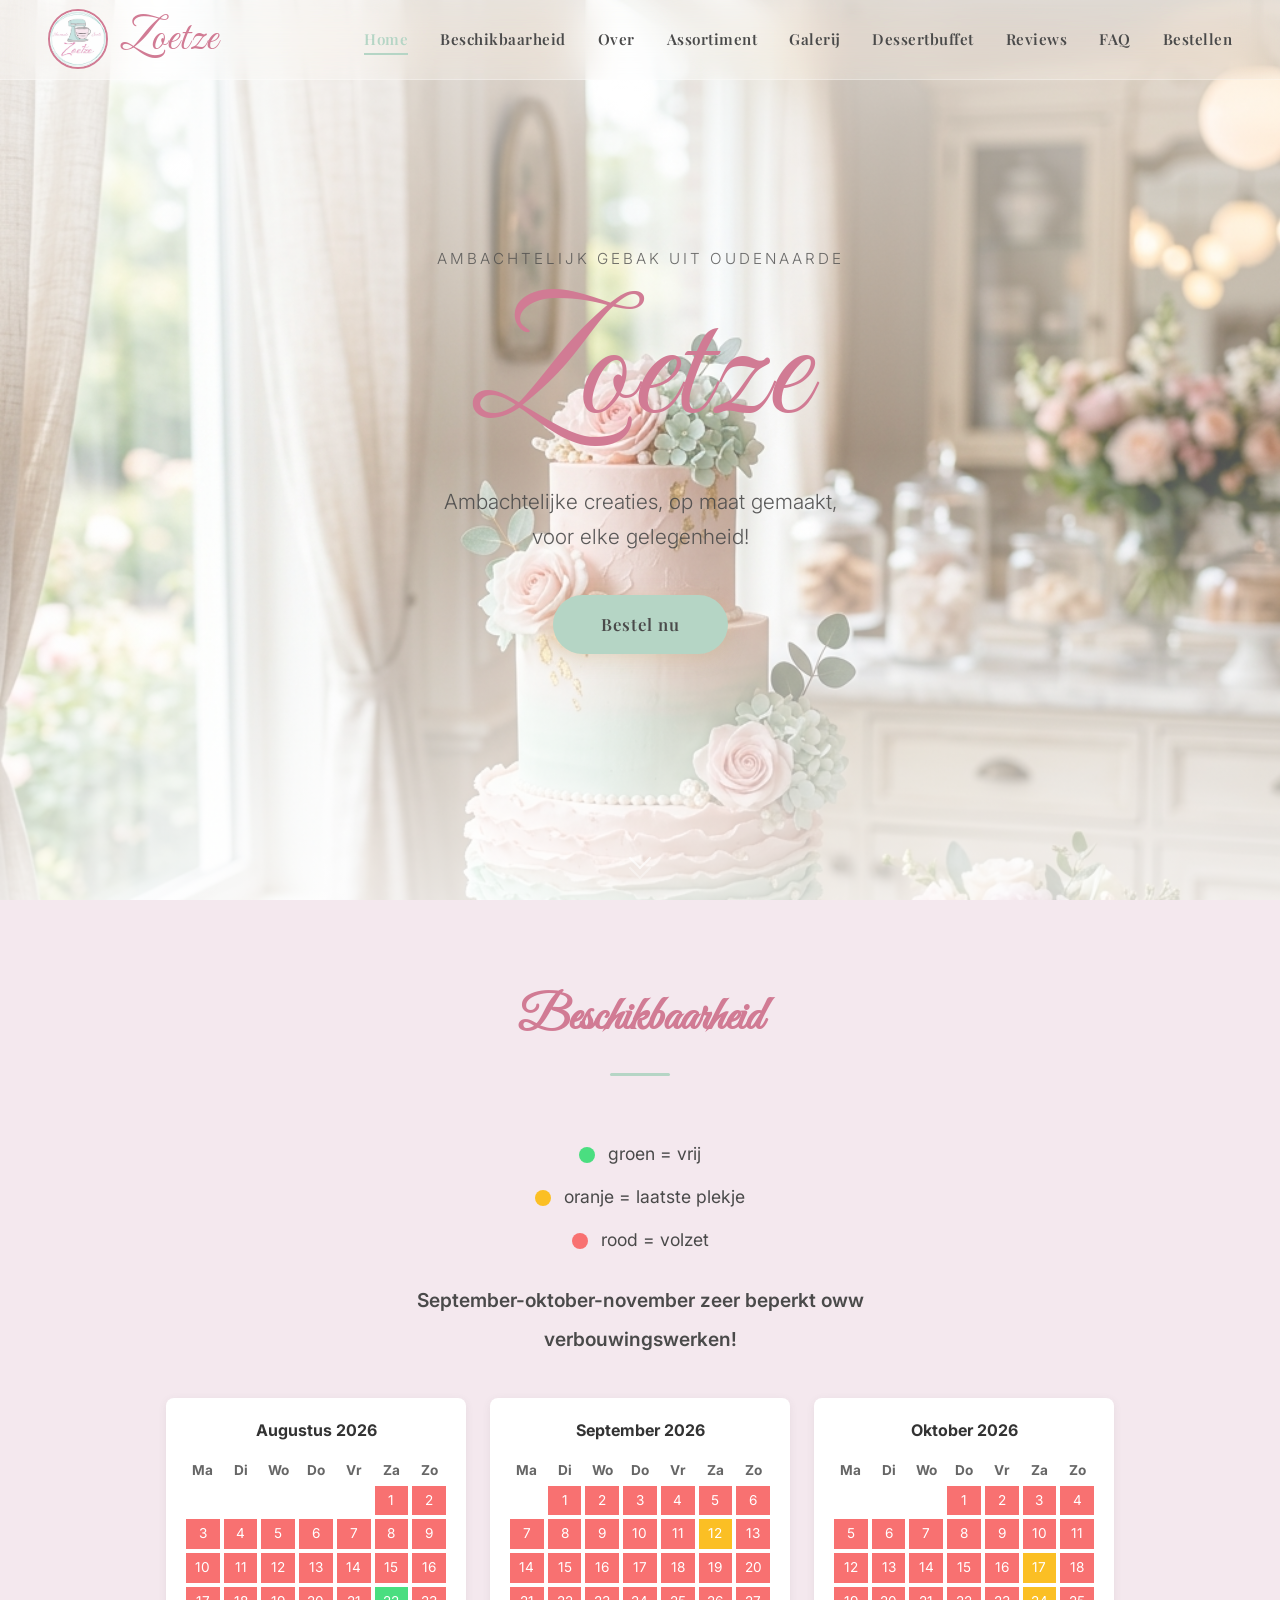
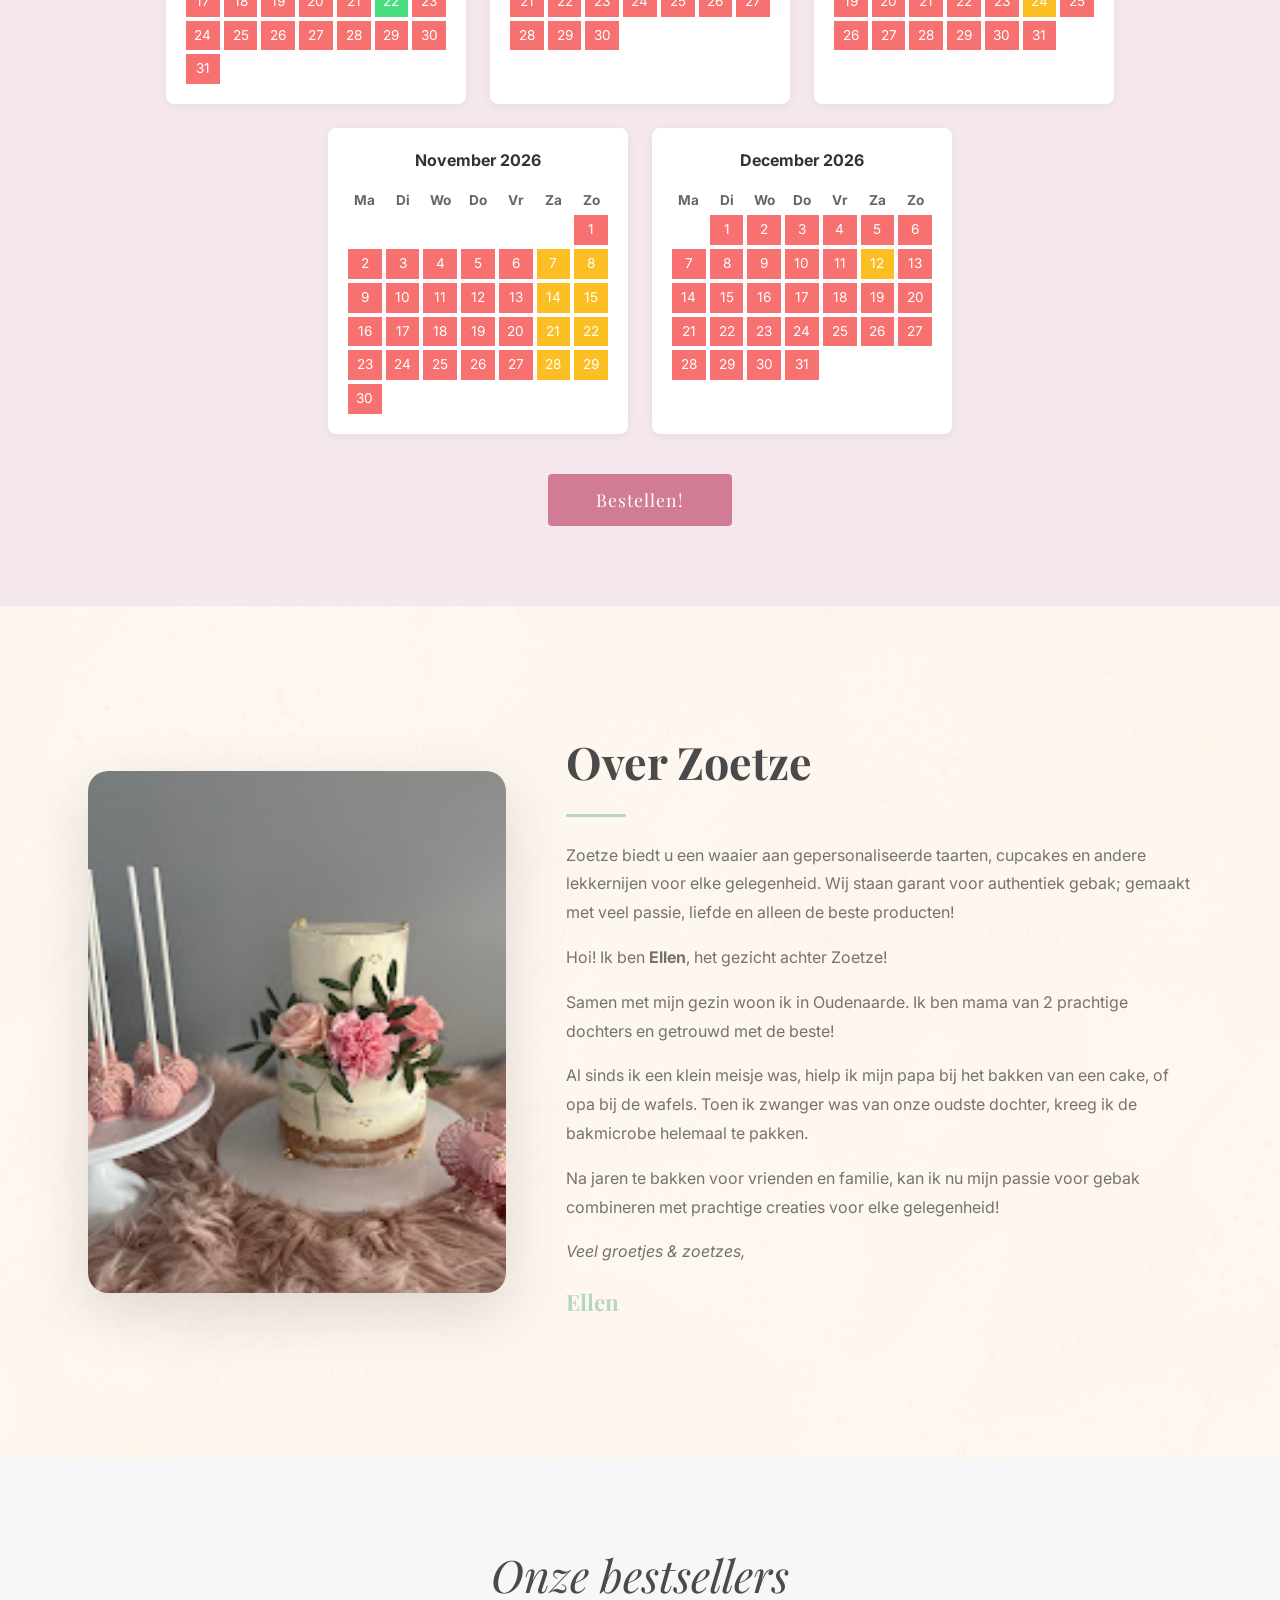
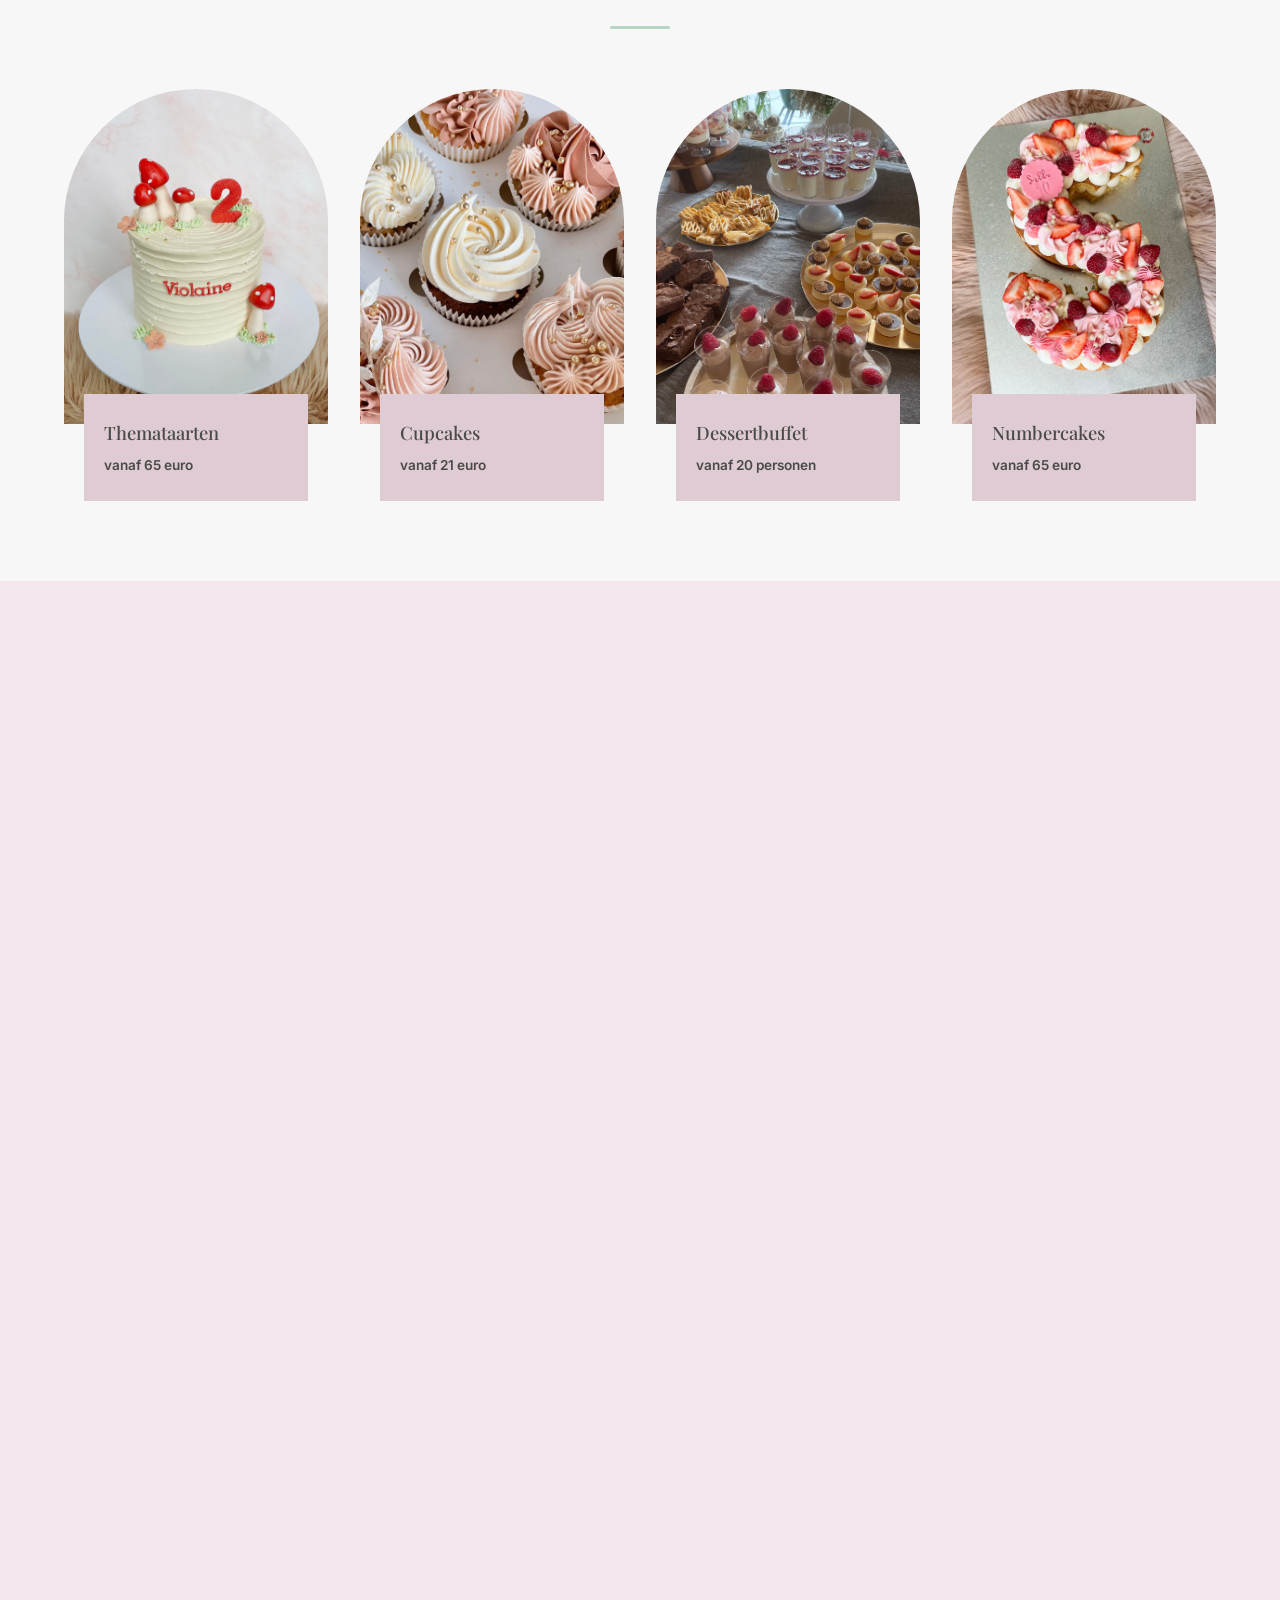
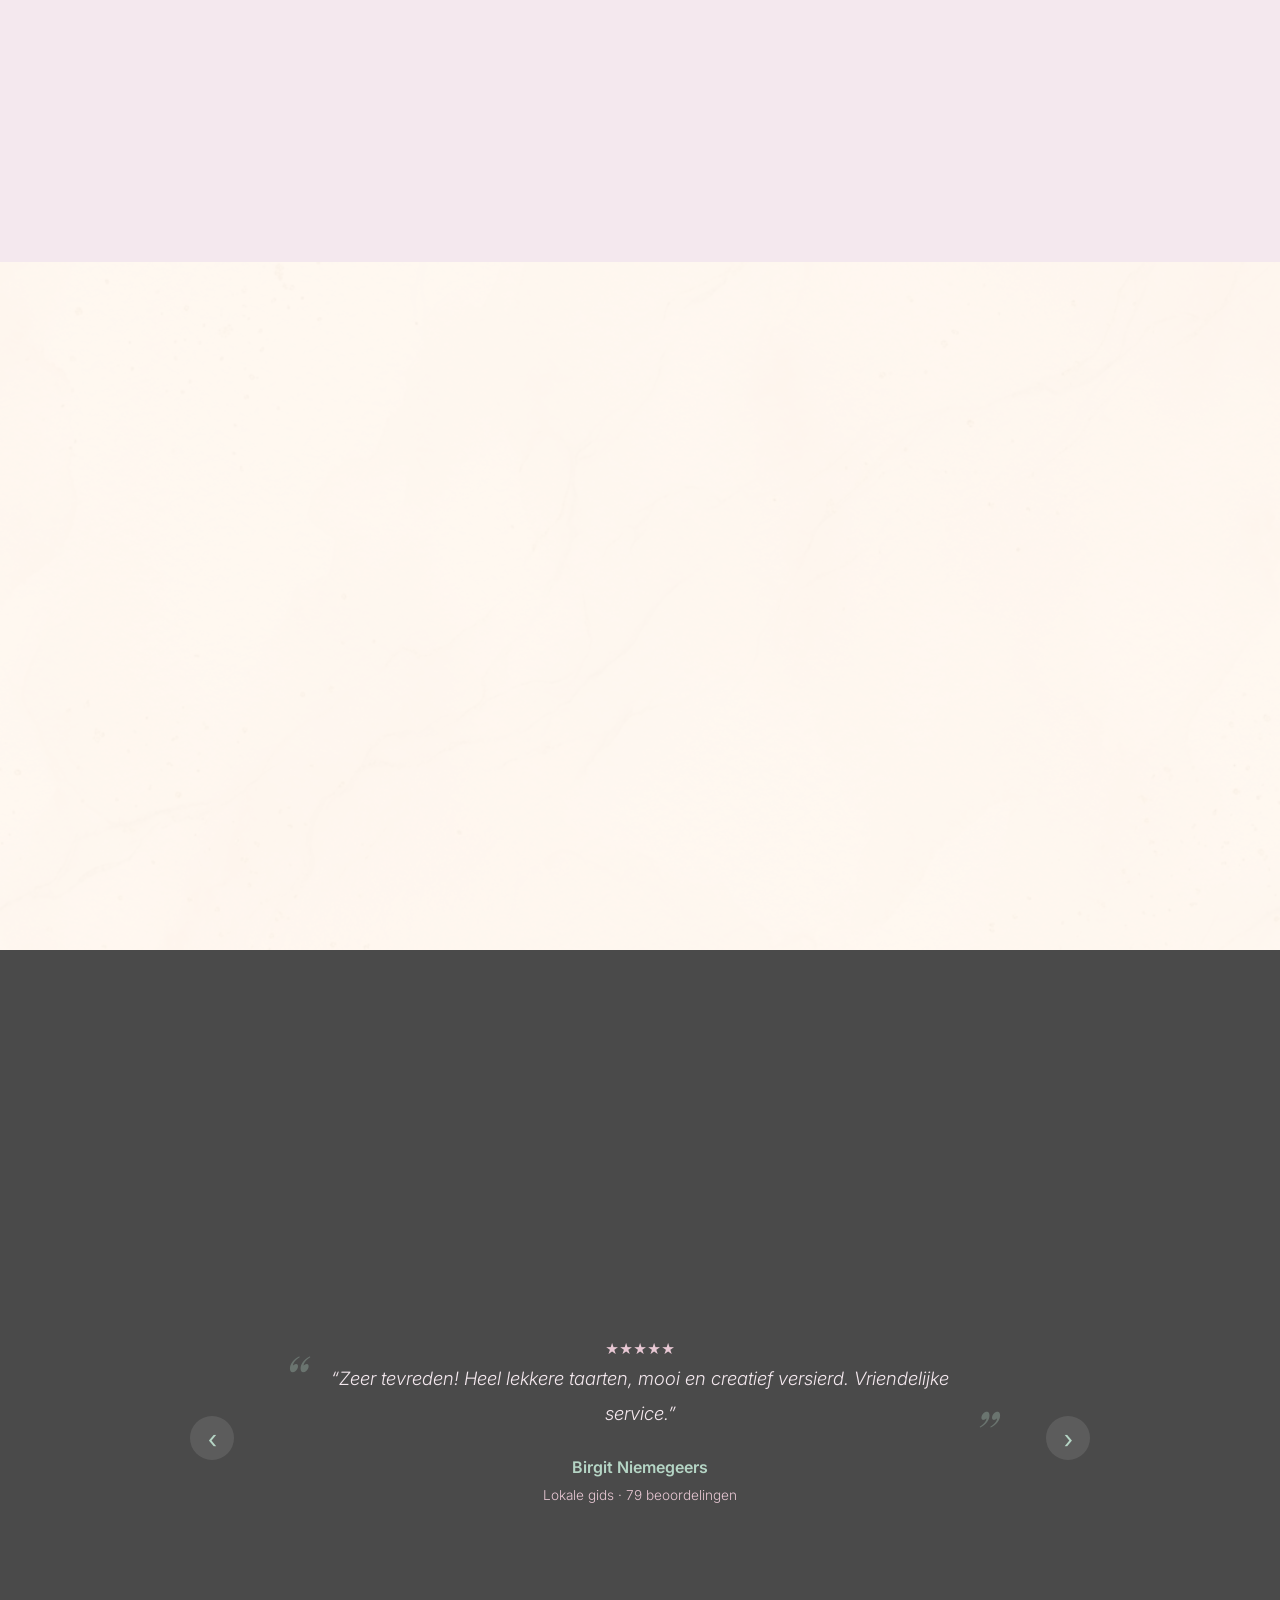
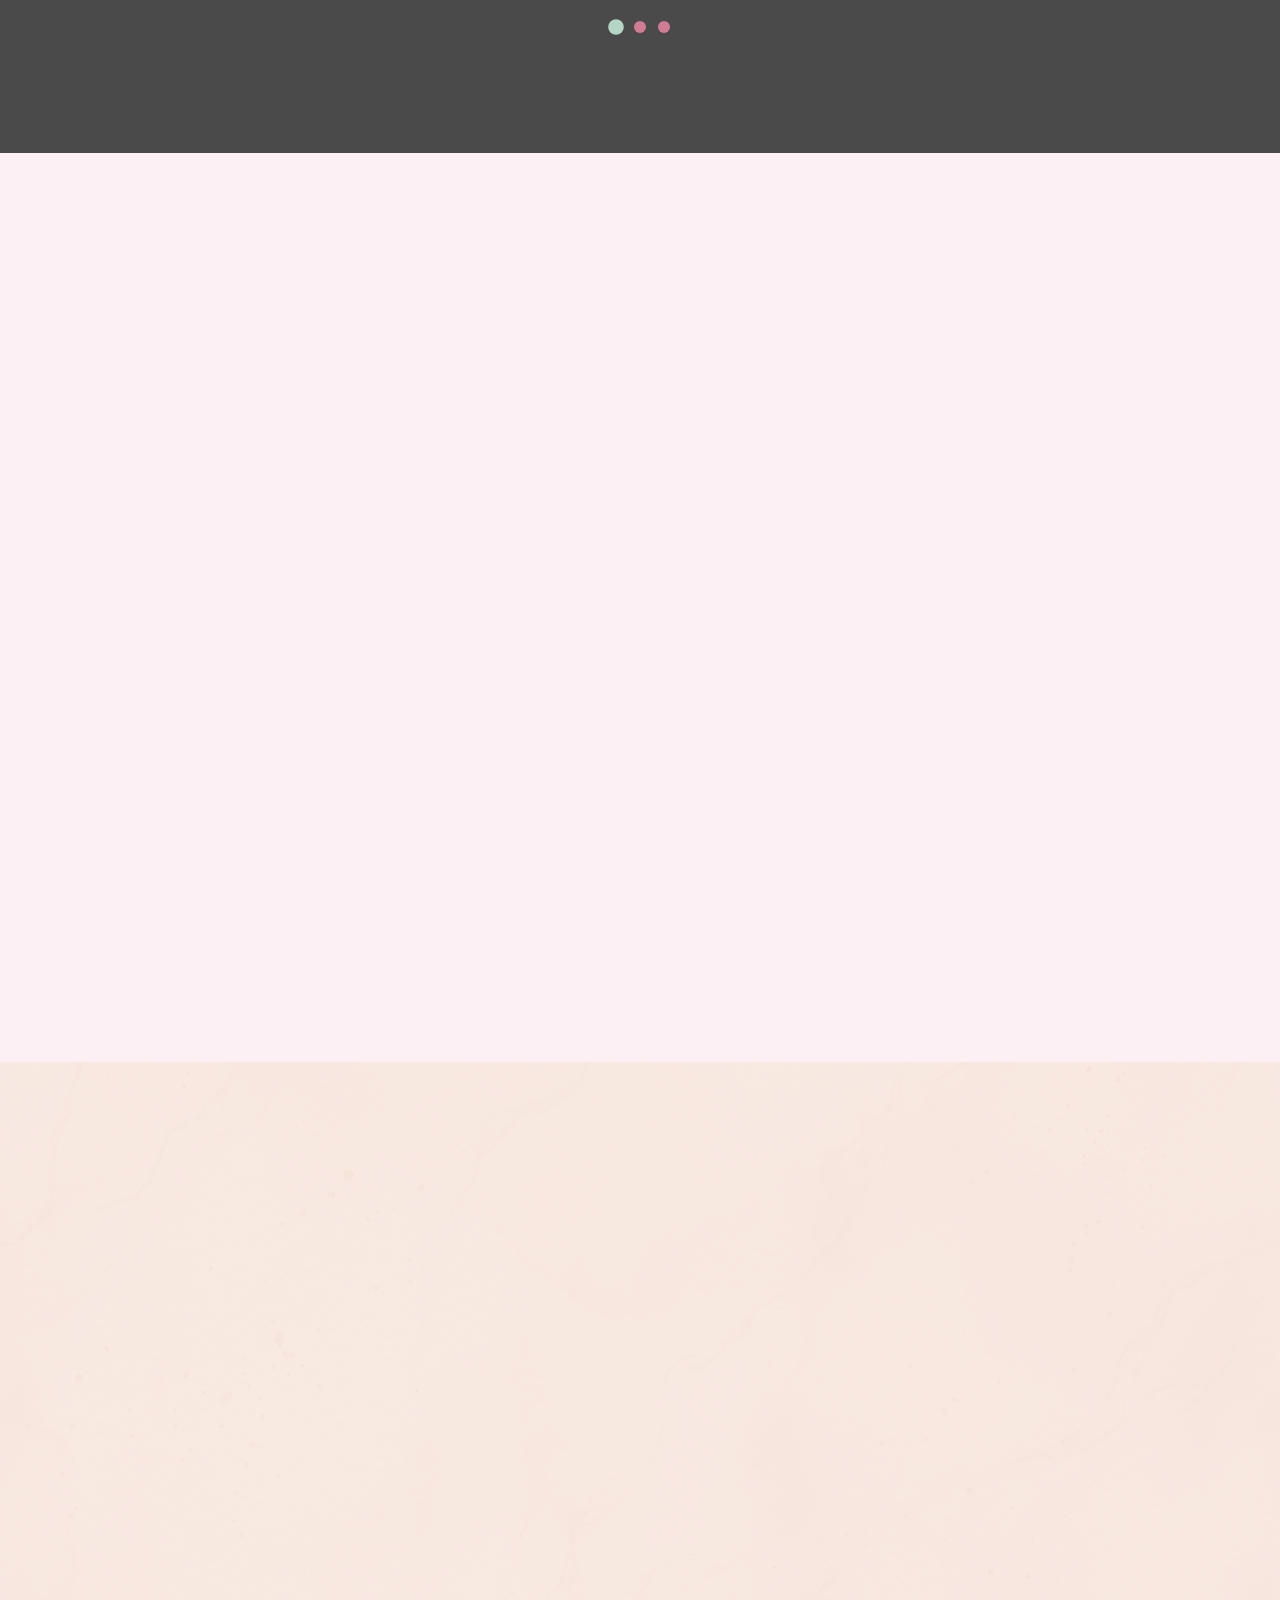
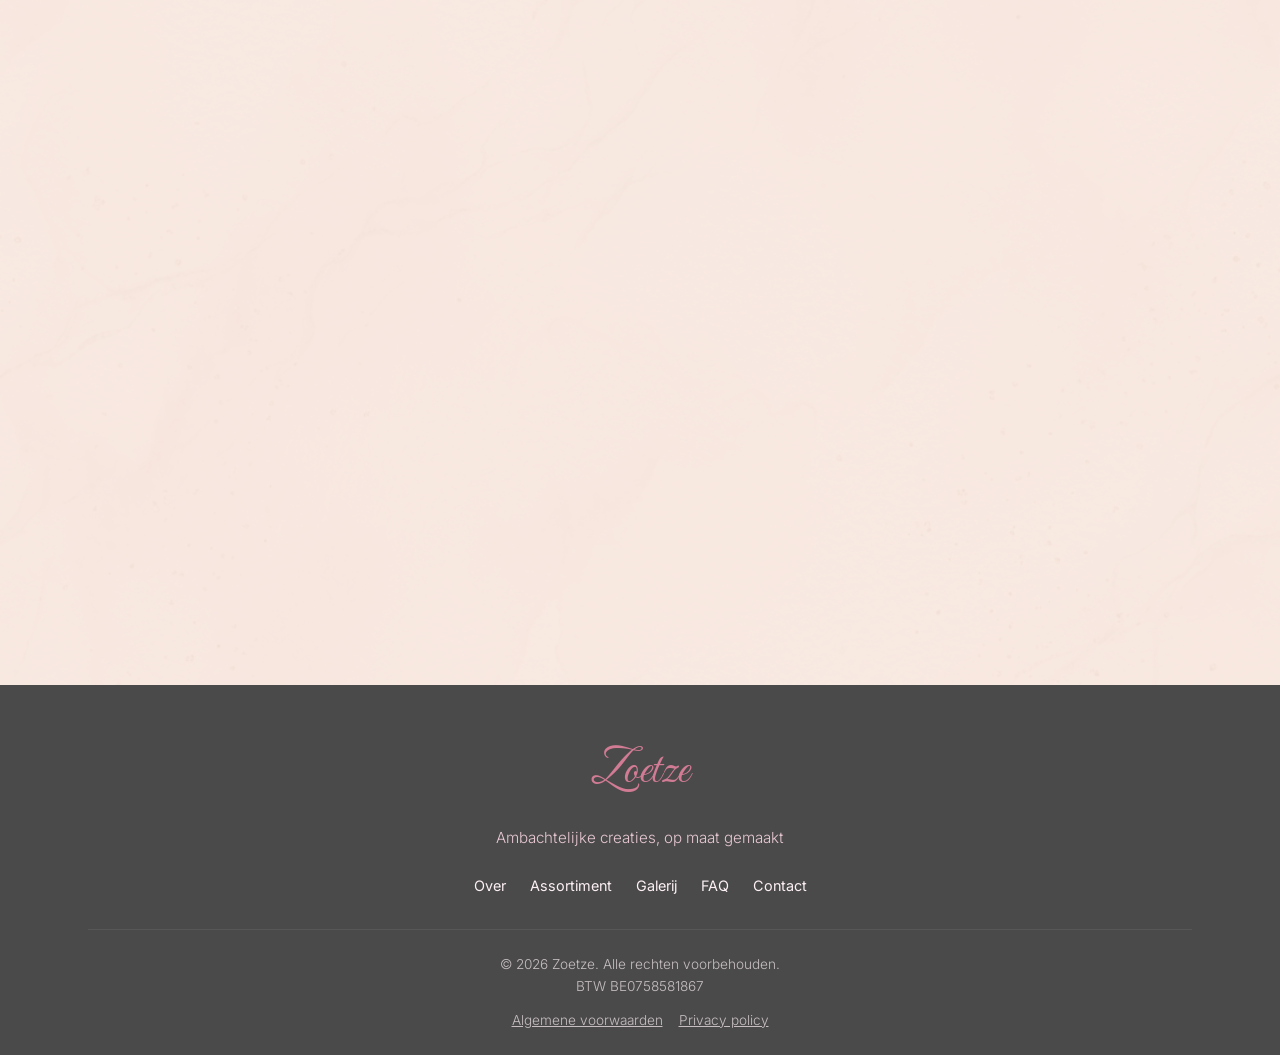
==== index.html @ 9152accc "Upload all files including images" ====
<!DOCTYPE html>
<html lang="nl">
<head>
    <meta charset="UTF-8">
    <meta name="viewport" content="width=device-width, initial-scale=1.0">
    <meta name="description" content="Zoetze — ambachtelijke themataarten, cupcakes, numbercakes en gepersonaliseerd gebak op maat gemaakt in Oudenaarde. Bestel nu voor elke gelegenheid!">
    <meta name="keywords" content="taarten, cupcakes, numbercakes, dessertbuffet, Oudenaarde, gebak, themataarten, Zoetze">
    <meta name="author" content="Zoetze">
    <meta property="og:title" content="Zoetze — Ambachtelijk Gebak uit Oudenaarde">
    <meta property="og:description" content="Handgemaakte themataarten, cupcakes en dessertbuffetten op maat. Bestel bij Zoetze!">
    <meta property="og:type" content="website">
    <meta property="og:url" content="https://www.zoetze.be">
    <title>Zoetze — Ambachtelijk Gebak | Oudenaarde</title>
    <link rel="preconnect" href="https://fonts.googleapis.com">
    <link rel="preconnect" href="https://fonts.gstatic.com" crossorigin>
    <link href="https://fonts.googleapis.com/css2?family=Inter:wght@300;400;500;600&family=Playfair+Display:ital,wght@0,400;0,500;0,600;0,700;0,800;1,400;1,500&display=swap" rel="stylesheet">
    <link rel="stylesheet" href="styles.css">
</head>
<body>

    <!-- Preloader -->
    <div class="preloader" id="preloader">
        <span class="preloader-spinner">🎂</span>
        <p>Zoetze</p>
    </div>

    <!-- Navigation -->
    <nav id="navbar">
        <div style="display:flex;align-items:center;justify-content:space-between;width:100%;">
            <a href="#hero" class="nav-logo"><img src="images/logo.jpeg" alt="Zoetze Logo"> <span>Zoetze</span></a>
            <ul class="nav-links">
                <li><a href="#hero">Home</a></li>
                <li><a href="#beschikbaarheid">Beschikbaarheid</a></li>
                <li><a href="#over">Over</a></li>
                <li><a href="#assortiment">Assortiment</a></li>
                <li><a href="galerij.html">Galerij</a></li>
                <li><a href="dessertbuffet.html">Dessertbuffet</a></li>
                <li><a href="#reviews">Reviews</a></li>
                <li><a href="faq.html">FAQ</a></li>
                <li><a href="#contact">Bestellen</a></li>
            </ul>
            <button class="hamburger" id="hamburger" aria-label="Menu openen">
                <span></span>
                <span></span>
                <span></span>
            </button>
        </div>
    </nav>

    <!-- Mobile Menu -->
    <div class="mobile-menu" id="mobileMenu">
        <button class="mobile-menu-close" aria-label="Menu sluiten">&times;</button>
        <ul>
            <li><a href="#hero">Home</a></li>
            <li><a href="#beschikbaarheid">Beschikbaarheid</a></li>
            <li><a href="#over">Over</a></li>
            <li><a href="#assortiment">Assortiment</a></li>
            <li><a href="galerij.html">Galerij</a></li>
            <li><a href="dessertbuffet.html">Dessertbuffet</a></li>
            <li><a href="#reviews">Reviews</a></li>
            <li><a href="faq.html">FAQ</a></li>
            <li><a href="#contact">Bestellen</a></li>
        </ul>
    </div>

    <!-- Hero Section -->
    <section id="hero">
        <div class="hero-content reveal">
            <p class="subtitle" style="font-size:0.95rem;letter-spacing:3px;text-transform:uppercase;margin-bottom:16px;opacity:0.8;">Ambachtelijk gebak uit Oudenaarde</p>
            <h1>Zoetze</h1>
            <p class="subtitle">Ambachtelijke creaties, op maat gemaakt,<br>voor elke gelegenheid!</p>
            <a href="#contact" class="hero-cta">Bestel nu</a>
        </div>
        </div>
        <div class="scroll-indicator">
            <span></span>
        </div>
    </section>

    <!-- Beschikbaarheid Section -->
    <section id="beschikbaarheid" style="background-color: var(--color-blush); padding: 80px 0;">
        <div class="container">
            <div class="section-header reveal">
                <h2 style="color: var(--color-rose-dark); font-family: var(--font-brand); font-size: 3rem; text-transform: none; letter-spacing: normal;">Beschikbaarheid</h2>
            </div>
            
            <div class="availability-content reveal" style="display: flex; flex-direction: column; align-items: center; gap: 40px;">
                <div class="availability-legend" style="text-align: center; font-size: 1.1rem; line-height: 2;">
                    <div style="display: flex; flex-direction: column; align-items: center; gap: 8px;">
                        <div><span style="display:inline-block; width:16px; height:16px; border-radius:50%; background:#4ade80; margin-right:8px; vertical-align:middle;"></span> groen = vrij</div>
                        <div><span style="display:inline-block; width:16px; height:16px; border-radius:50%; background:#fbbf24; margin-right:8px; vertical-align:middle;"></span> oranje = laatste plekje</div>
                        <div><span style="display:inline-block; width:16px; height:16px; border-radius:50%; background:#f87171; margin-right:8px; vertical-align:middle;"></span> rood = volzet</div>
                    </div>
                    <p style="margin-top: 24px; font-weight: 600; font-size: 1.2rem; max-width: 500px; color: var(--color-chocolate);">September-oktober-november zeer beperkt oww verbouwingswerken!</p>
                </div>
                
                <div class="calendar-grid" style="display: flex; flex-wrap: wrap; justify-content: center; gap: 24px;">
                    <!-- August -->
                    <div class="calendar-month" style="background: white; padding: 20px; border-radius: 8px; box-shadow: var(--shadow-sm); width: 300px;">
                        <h3 style="text-align: center; margin-bottom: 16px; font-size: 1rem; color: #333;">Augustus 2026</h3>
                        <div style="display: grid; grid-template-columns: repeat(7, 1fr); gap: 4px; text-align: center; font-size: 0.85rem;">
                            <span style="font-weight:bold;color:#666;">Ma</span><span style="font-weight:bold;color:#666;">Di</span><span style="font-weight:bold;color:#666;">Wo</span><span style="font-weight:bold;color:#666;">Do</span><span style="font-weight:bold;color:#666;">Vr</span><span style="font-weight:bold;color:#666;">Za</span><span style="font-weight:bold;color:#666;">Zo</span>
                            <span></span><span></span><span></span><span></span><span></span><span style="background:#f87171;color:white;padding:4px 0;">1</span><span style="background:#f87171;color:white;padding:4px 0;">2</span>
                            <span style="background:#f87171;color:white;padding:4px 0;">3</span><span style="background:#f87171;color:white;padding:4px 0;">4</span><span style="background:#f87171;color:white;padding:4px 0;">5</span><span style="background:#f87171;color:white;padding:4px 0;">6</span><span style="background:#f87171;color:white;padding:4px 0;">7</span><span style="background:#f87171;color:white;padding:4px 0;">8</span><span style="background:#f87171;color:white;padding:4px 0;">9</span>
                            <span style="background:#f87171;color:white;padding:4px 0;">10</span><span style="background:#f87171;color:white;padding:4px 0;">11</span><span style="background:#f87171;color:white;padding:4px 0;">12</span><span style="background:#f87171;color:white;padding:4px 0;">13</span><span style="background:#f87171;color:white;padding:4px 0;">14</span><span style="background:#f87171;color:white;padding:4px 0;">15</span><span style="background:#f87171;color:white;padding:4px 0;">16</span>
                            <span style="background:#f87171;color:white;padding:4px 0;">17</span><span style="background:#f87171;color:white;padding:4px 0;">18</span><span style="background:#f87171;color:white;padding:4px 0;">19</span><span style="background:#f87171;color:white;padding:4px 0;">20</span><span style="background:#f87171;color:white;padding:4px 0;">21</span><span style="background:#4ade80;color:white;padding:4px 0;">22</span><span style="background:#f87171;color:white;padding:4px 0;">23</span>
                            <span style="background:#f87171;color:white;padding:4px 0;">24</span><span style="background:#f87171;color:white;padding:4px 0;">25</span><span style="background:#f87171;color:white;padding:4px 0;">26</span><span style="background:#f87171;color:white;padding:4px 0;">27</span><span style="background:#f87171;color:white;padding:4px 0;">28</span><span style="background:#f87171;color:white;padding:4px 0;">29</span><span style="background:#f87171;color:white;padding:4px 0;">30</span>
                            <span style="background:#f87171;color:white;padding:4px 0;">31</span>
                        </div>
                    </div>
                    <!-- September -->
                    <div class="calendar-month" style="background: white; padding: 20px; border-radius: 8px; box-shadow: var(--shadow-sm); width: 300px;">
                        <h3 style="text-align: center; margin-bottom: 16px; font-size: 1rem; color: #333;">September 2026</h3>
                        <div style="display: grid; grid-template-columns: repeat(7, 1fr); gap: 4px; text-align: center; font-size: 0.85rem;">
                            <span style="font-weight:bold;color:#666;">Ma</span><span style="font-weight:bold;color:#666;">Di</span><span style="font-weight:bold;color:#666;">Wo</span><span style="font-weight:bold;color:#666;">Do</span><span style="font-weight:bold;color:#666;">Vr</span><span style="font-weight:bold;color:#666;">Za</span><span style="font-weight:bold;color:#666;">Zo</span>
                            <span></span><span style="background:#f87171;color:white;padding:4px 0;">1</span><span style="background:#f87171;color:white;padding:4px 0;">2</span><span style="background:#f87171;color:white;padding:4px 0;">3</span><span style="background:#f87171;color:white;padding:4px 0;">4</span><span style="background:#f87171;color:white;padding:4px 0;">5</span><span style="background:#f87171;color:white;padding:4px 0;">6</span>
                            <span style="background:#f87171;color:white;padding:4px 0;">7</span><span style="background:#f87171;color:white;padding:4px 0;">8</span><span style="background:#f87171;color:white;padding:4px 0;">9</span><span style="background:#f87171;color:white;padding:4px 0;">10</span><span style="background:#f87171;color:white;padding:4px 0;">11</span><span style="background:#fbbf24;color:white;padding:4px 0;">12</span><span style="background:#f87171;color:white;padding:4px 0;">13</span>
                            <span style="background:#f87171;color:white;padding:4px 0;">14</span><span style="background:#f87171;color:white;padding:4px 0;">15</span><span style="background:#f87171;color:white;padding:4px 0;">16</span><span style="background:#f87171;color:white;padding:4px 0;">17</span><span style="background:#f87171;color:white;padding:4px 0;">18</span><span style="background:#f87171;color:white;padding:4px 0;">19</span><span style="background:#f87171;color:white;padding:4px 0;">20</span>
                            <span style="background:#f87171;color:white;padding:4px 0;">21</span><span style="background:#f87171;color:white;padding:4px 0;">22</span><span style="background:#f87171;color:white;padding:4px 0;">23</span><span style="background:#f87171;color:white;padding:4px 0;">24</span><span style="background:#f87171;color:white;padding:4px 0;">25</span><span style="background:#f87171;color:white;padding:4px 0;">26</span><span style="background:#f87171;color:white;padding:4px 0;">27</span>
                            <span style="background:#f87171;color:white;padding:4px 0;">28</span><span style="background:#f87171;color:white;padding:4px 0;">29</span><span style="background:#f87171;color:white;padding:4px 0;">30</span>
                        </div>
                    </div>
                    <!-- Oktober -->
                    <div class="calendar-month" style="background: white; padding: 20px; border-radius: 8px; box-shadow: var(--shadow-sm); width: 300px;">
                        <h3 style="text-align: center; margin-bottom: 16px; font-size: 1rem; color: #333;">Oktober 2026</h3>
                        <div style="display: grid; grid-template-columns: repeat(7, 1fr); gap: 4px; text-align: center; font-size: 0.85rem;">
                            <span style="font-weight:bold;color:#666;">Ma</span><span style="font-weight:bold;color:#666;">Di</span><span style="font-weight:bold;color:#666;">Wo</span><span style="font-weight:bold;color:#666;">Do</span><span style="font-weight:bold;color:#666;">Vr</span><span style="font-weight:bold;color:#666;">Za</span><span style="font-weight:bold;color:#666;">Zo</span>
                            <span></span><span></span><span></span><span style="background:#f87171;color:white;padding:4px 0;">1</span><span style="background:#f87171;color:white;padding:4px 0;">2</span><span style="background:#f87171;color:white;padding:4px 0;">3</span><span style="background:#f87171;color:white;padding:4px 0;">4</span>
                            <span style="background:#f87171;color:white;padding:4px 0;">5</span><span style="background:#f87171;color:white;padding:4px 0;">6</span><span style="background:#f87171;color:white;padding:4px 0;">7</span><span style="background:#f87171;color:white;padding:4px 0;">8</span><span style="background:#f87171;color:white;padding:4px 0;">9</span><span style="background:#f87171;color:white;padding:4px 0;">10</span><span style="background:#f87171;color:white;padding:4px 0;">11</span>
                            <span style="background:#f87171;color:white;padding:4px 0;">12</span><span style="background:#f87171;color:white;padding:4px 0;">13</span><span style="background:#f87171;color:white;padding:4px 0;">14</span><span style="background:#f87171;color:white;padding:4px 0;">15</span><span style="background:#f87171;color:white;padding:4px 0;">16</span><span style="background:#fbbf24;color:white;padding:4px 0;">17</span><span style="background:#f87171;color:white;padding:4px 0;">18</span>
                            <span style="background:#f87171;color:white;padding:4px 0;">19</span><span style="background:#f87171;color:white;padding:4px 0;">20</span><span style="background:#f87171;color:white;padding:4px 0;">21</span><span style="background:#f87171;color:white;padding:4px 0;">22</span><span style="background:#f87171;color:white;padding:4px 0;">23</span><span style="background:#fbbf24;color:white;padding:4px 0;">24</span><span style="background:#f87171;color:white;padding:4px 0;">25</span>
                            <span style="background:#f87171;color:white;padding:4px 0;">26</span><span style="background:#f87171;color:white;padding:4px 0;">27</span><span style="background:#f87171;color:white;padding:4px 0;">28</span><span style="background:#f87171;color:white;padding:4px 0;">29</span><span style="background:#f87171;color:white;padding:4px 0;">30</span><span style="background:#f87171;color:white;padding:4px 0;">31</span><span></span>
                        </div>
                    </div>
                    <!-- November -->
                    <div class="calendar-month" style="background: white; padding: 20px; border-radius: 8px; box-shadow: var(--shadow-sm); width: 300px;">
                        <h3 style="text-align: center; margin-bottom: 16px; font-size: 1rem; color: #333;">November 2026</h3>
                        <div style="display: grid; grid-template-columns: repeat(7, 1fr); gap: 4px; text-align: center; font-size: 0.85rem;">
                            <span style="font-weight:bold;color:#666;">Ma</span><span style="font-weight:bold;color:#666;">Di</span><span style="font-weight:bold;color:#666;">Wo</span><span style="font-weight:bold;color:#666;">Do</span><span style="font-weight:bold;color:#666;">Vr</span><span style="font-weight:bold;color:#666;">Za</span><span style="font-weight:bold;color:#666;">Zo</span>
                            <span></span><span></span><span></span><span></span><span></span><span></span><span style="background:#f87171;color:white;padding:4px 0;">1</span>
                            <span style="background:#f87171;color:white;padding:4px 0;">2</span><span style="background:#f87171;color:white;padding:4px 0;">3</span><span style="background:#f87171;color:white;padding:4px 0;">4</span><span style="background:#f87171;color:white;padding:4px 0;">5</span><span style="background:#f87171;color:white;padding:4px 0;">6</span><span style="background:#fbbf24;color:white;padding:4px 0;">7</span><span style="background:#fbbf24;color:white;padding:4px 0;">8</span>
                            <span style="background:#f87171;color:white;padding:4px 0;">9</span><span style="background:#f87171;color:white;padding:4px 0;">10</span><span style="background:#f87171;color:white;padding:4px 0;">11</span><span style="background:#f87171;color:white;padding:4px 0;">12</span><span style="background:#f87171;color:white;padding:4px 0;">13</span><span style="background:#fbbf24;color:white;padding:4px 0;">14</span><span style="background:#fbbf24;color:white;padding:4px 0;">15</span>
                            <span style="background:#f87171;color:white;padding:4px 0;">16</span><span style="background:#f87171;color:white;padding:4px 0;">17</span><span style="background:#f87171;color:white;padding:4px 0;">18</span><span style="background:#f87171;color:white;padding:4px 0;">19</span><span style="background:#f87171;color:white;padding:4px 0;">20</span><span style="background:#fbbf24;color:white;padding:4px 0;">21</span><span style="background:#fbbf24;color:white;padding:4px 0;">22</span>
                            <span style="background:#f87171;color:white;padding:4px 0;">23</span><span style="background:#f87171;color:white;padding:4px 0;">24</span><span style="background:#f87171;color:white;padding:4px 0;">25</span><span style="background:#f87171;color:white;padding:4px 0;">26</span><span style="background:#f87171;color:white;padding:4px 0;">27</span><span style="background:#fbbf24;color:white;padding:4px 0;">28</span><span style="background:#fbbf24;color:white;padding:4px 0;">29</span>
                            <span style="background:#f87171;color:white;padding:4px 0;">30</span>
                        </div>
                    </div>
                    <!-- December -->
                    <div class="calendar-month" style="background: white; padding: 20px; border-radius: 8px; box-shadow: var(--shadow-sm); width: 300px;">
                        <h3 style="text-align: center; margin-bottom: 16px; font-size: 1rem; color: #333;">December 2026</h3>
                        <div style="display: grid; grid-template-columns: repeat(7, 1fr); gap: 4px; text-align: center; font-size: 0.85rem;">
                            <span style="font-weight:bold;color:#666;">Ma</span><span style="font-weight:bold;color:#666;">Di</span><span style="font-weight:bold;color:#666;">Wo</span><span style="font-weight:bold;color:#666;">Do</span><span style="font-weight:bold;color:#666;">Vr</span><span style="font-weight:bold;color:#666;">Za</span><span style="font-weight:bold;color:#666;">Zo</span>
                            <span></span><span style="background:#f87171;color:white;padding:4px 0;">1</span><span style="background:#f87171;color:white;padding:4px 0;">2</span><span style="background:#f87171;color:white;padding:4px 0;">3</span><span style="background:#f87171;color:white;padding:4px 0;">4</span><span style="background:#f87171;color:white;padding:4px 0;">5</span><span style="background:#f87171;color:white;padding:4px 0;">6</span>
                            <span style="background:#f87171;color:white;padding:4px 0;">7</span><span style="background:#f87171;color:white;padding:4px 0;">8</span><span style="background:#f87171;color:white;padding:4px 0;">9</span><span style="background:#f87171;color:white;padding:4px 0;">10</span><span style="background:#f87171;color:white;padding:4px 0;">11</span><span style="background:#fbbf24;color:white;padding:4px 0;">12</span><span style="background:#f87171;color:white;padding:4px 0;">13</span>
                            <span style="background:#f87171;color:white;padding:4px 0;">14</span><span style="background:#f87171;color:white;padding:4px 0;">15</span><span style="background:#f87171;color:white;padding:4px 0;">16</span><span style="background:#f87171;color:white;padding:4px 0;">17</span><span style="background:#f87171;color:white;padding:4px 0;">18</span><span style="background:#f87171;color:white;padding:4px 0;">19</span><span style="background:#f87171;color:white;padding:4px 0;">20</span>
                            <span style="background:#f87171;color:white;padding:4px 0;">21</span><span style="background:#f87171;color:white;padding:4px 0;">22</span><span style="background:#f87171;color:white;padding:4px 0;">23</span><span style="background:#f87171;color:white;padding:4px 0;">24</span><span style="background:#f87171;color:white;padding:4px 0;">25</span><span style="background:#f87171;color:white;padding:4px 0;">26</span><span style="background:#f87171;color:white;padding:4px 0;">27</span>
                            <span style="background:#f87171;color:white;padding:4px 0;">28</span><span style="background:#f87171;color:white;padding:4px 0;">29</span><span style="background:#f87171;color:white;padding:4px 0;">30</span><span style="background:#f87171;color:white;padding:4px 0;">31</span>
                        </div>
                    </div>
                </div>
                
                <div>
                    <a href="#contact" class="hero-cta" style="background-color: var(--color-rose-dark); color: white; padding: 12px 48px; border-radius: 4px; font-weight: normal; font-size: 1.1rem; box-shadow: none;">Bestellen!</a>
                </div>
            </div>
        </div>
    </section>

    <!-- Over (About) Section -->
    <section id="over">
        <div class="container">
            <div class="about-container">
                <div class="about-image reveal">
                    <img src="Menu image/unnamed (1).jpg" alt="Elegante taart door Zoetze" loading="lazy">
                </div>
                <div class="about-text reveal" data-delay="200">
                    <h2>Over Zoetze</h2>
                    <p>Zoetze biedt u een waaier aan gepersonaliseerde taarten, cupcakes en andere lekkernijen voor elke gelegenheid. Wij staan garant voor authentiek gebak; gemaakt met veel passie, liefde en alleen de beste producten!</p>
                    <p>Hoi! Ik ben <strong>Ellen</strong>, het gezicht achter Zoetze!</p>
                    <p>Samen met mijn gezin woon ik in Oudenaarde. Ik ben mama van 2 prachtige dochters en getrouwd met de beste!</p>
                    <p>Al sinds ik een klein meisje was, hielp ik mijn papa bij het bakken van een cake, of opa bij de wafels. Toen ik zwanger was van onze oudste dochter, kreeg ik de bakmicrobe helemaal te pakken.</p>
                    <p>Na jaren te bakken voor vrienden en familie, kan ik nu mijn passie voor gebak combineren met prachtige creaties voor elke gelegenheid!</p>
                    <p><em>Veel groetjes & zoetzes,</em></p>
                    <p><strong style="font-family:var(--font-heading);font-size:1.4rem;color:var(--color-gold);">Ellen</strong></p>
                </div>
            </div>
        </div>
    </section>

<!-- Assortiment Section -->
        <section id="assortiment" style="background-color: #f7f7f7; padding: 80px 0;">
        <div class="container">
            <div class="section-header reveal">
                <h2 style="font-style: italic; font-weight: 400; text-transform: none; letter-spacing: 0;">Onze bestsellers</h2>
            </div>
            
            <div class="bestsellers-grid">
                <a href="themataarten.html" class="bestseller-card reveal" data-delay="0">
                    <div class="bestseller-image">
                        <img src="images/gallery/themataarten/themataarten_1.jpeg" alt="Themataarten" loading="lazy">
                    </div>
                    <div class="bestseller-info">
                        <h3>Themataarten</h3>
                        <p>vanaf 65 euro</p>
                    </div>
                </a>

                <a href="cupcakes.html" class="bestseller-card reveal" data-delay="100">
                    <div class="bestseller-image">
                        <img src="images/gallery/cupcakes/cupcakes_1.jpg" alt="Cupcakes" loading="lazy">
                    </div>
                    <div class="bestseller-info">
                        <h3>Cupcakes</h3>
                        <p>vanaf 21 euro</p>
                    </div>
                </a>

                <a href="dessertbuffet.html" class="bestseller-card reveal" data-delay="200">
                    <div class="bestseller-image">
                        <img src="images/gallery/general-7/general-7_5.jpeg" alt="Dessertbuffet" loading="lazy">
                    </div>
                    <div class="bestseller-info">
                        <h3>Dessertbuffet</h3>
                        <p>vanaf 20 personen</p>
                    </div>
                </a>

                <a href="numbercake.html" class="bestseller-card reveal" data-delay="300">
                    <div class="bestseller-image">
                        <img src="images/gallery/numbercake/numbercake_1.jpeg" alt="Numbercakes" loading="lazy">
                    </div>
                    <div class="bestseller-info">
                        <h3>Numbercakes</h3>
                        <p>vanaf 65 euro</p>
                    </div>
                </a>
            </div>
        </div>
    </section>

    <!-- Galerij (Gallery) Section -->
    <section id="galerij">
        <div class="container">
            <div class="section-header reveal">
                <h2>Galerij</h2>
                <p>Bekijk een selectie van onze handgemaakte meesterwerken</p>
            </div>
            <div class="gallery-grid">
                <div class="gallery-item reveal" data-delay="0">
                    <img src="images/gallery/themataarten/themataarten_1.jpeg" alt="Themataarten Zoetze" loading="lazy">
                    <div class="gallery-overlay">
                        <span class="gallery-icon">⊕</span>
                    </div>
                </div>
                <div class="gallery-item reveal" data-delay="100">
                    <img src="images/gallery/cupcakes/cupcakes_1.jpg" alt="Cupcakes Zoetze" loading="lazy">
                    <div class="gallery-overlay">
                        <span class="gallery-icon">⊕</span>
                    </div>
                </div>
                <div class="gallery-item reveal" data-delay="200">
                    <img src="images/gallery/numbercake/numbercake_1.jpeg" alt="Numbercake Zoetze" loading="lazy">
                    <div class="gallery-overlay">
                        <span class="gallery-icon">⊕</span>
                    </div>
                </div>
                <div class="gallery-item reveal" data-delay="0">
                    <img src="images/gallery/general-7/general-7_1.jpg" alt="Sweetbox Zoetze" loading="lazy">
                    <div class="gallery-overlay">
                        <span class="gallery-icon">⊕</span>
                    </div>
                </div>
                <div class="gallery-item reveal" data-delay="100">
                    <img src="images/gallery/themataarten/themataarten_3.jpg" alt="Themataarten Zoetze" loading="lazy">
                    <div class="gallery-overlay">
                        <span class="gallery-icon">⊕</span>
                    </div>
                </div>
                <div class="gallery-item reveal" data-delay="200">
                    <img src="images/gallery/numbercake/numbercake_2.jpg" alt="Numbercake Zoetze" loading="lazy">
                    <div class="gallery-overlay">
                        <span class="gallery-icon">⊕</span>
                    </div>
                </div>
            </div>
            <div style="text-align: center; margin-top: 40px;" class="reveal">
                <a href="galerij.html" class="btn-outline" style="display: inline-block;">Bekijk volledige galerij</a>
            </div>
        </div>
    </section>

<!-- Dessertbuffet Section -->
    <section id="dessertbuffet">
        <div class="container">
            <div class="section-header reveal">
                <h2>Dessertbuffet</h2>
                <p>Perfect als zoete afsluiter van een familielunch, communie, babyborrel of trouwfeest.</p>
            </div>
            
            <div class="buffet-intro reveal" data-delay="100">
                <p>Stel je dessertbuffet volledig zelf samen: kies jouw favoriete desserts en gebakjes en bepaal het thema of kleurenpalet dat bij jouw feest past. Alles wordt vooraf zorgvuldig afgestemd via mail. Het buffet stel je zelf op, maar indien gewenst kan je presentatiemateriaal huren aan een kleine meerprijs van 25 euro (+ 50 euro borg). Alle desserts worden aangeboden in individuele porties.</p>
            </div>
            <div style="text-align: center; margin-top: 2rem;" class="reveal">
                <a href="dessertbuffet.html" class="btn-outline">Meer info & Prijzen</a>
            </div>
        </div>
    </section>

    <!-- Reviews Section -->
    <section id="reviews">
        <div class="container">
            <div class="section-header reviews-header reveal">
                <h2>Onze Klanten</h2>
                <div class="rating-display">
                    <span class="rating-stars">★★★★★</span>
                    <span class="rating-score">5.0</span>
                    <span class="review-date">Google Reviews</span>
                </div>
            </div>
            <div class="reviews-carousel" id="reviewsCarousel">
                <button class="carousel-arrow carousel-prev" aria-label="Vorige review">‹</button>
                <div class="reviews-track" id="reviewsTrack">
                    <div class="review-card">
                        <div class="review-date">★★★★★</div>
                        <blockquote class="review-text">
                            &ldquo;Zeer tevreden! Heel lekkere taarten, mooi en creatief versierd. Vriendelijke service.&rdquo;
                        </blockquote>
                        <div class="review-author">Birgit Niemegeers</div>
                        <div class="review-date">Lokale gids · 79 beoordelingen</div>
                    </div>
                    <div class="review-card">
                        <div class="review-date">★★★★★</div>
                        <blockquote class="review-text">
                            &ldquo;Heerlijke en prachtige cupcakes, heel vriendelijke en professionele bediening, vlekkeloze communicatie.&rdquo;
                        </blockquote>
                        <div class="review-author">Femke Mortier</div>
                        <div class="review-date">5 beoordelingen</div>
                    </div>
                    <div class="review-card">
                        <div class="review-date">★★★★★</div>
                        <blockquote class="review-text">
                            &ldquo;Ik ben heel tevreden. De taart was precies zoals ik besteld had en ongelooflijk lekker 😍🤤. De eigenares was heel vriendelijk. Ik kom hier in de toekomst zeker terug!&rdquo;
                        </blockquote>
                        <div class="review-author">Petra Nic</div>
                        <div class="review-date">1 beoordeling</div>
                    </div>
                </div>
                <button class="carousel-arrow carousel-next" aria-label="Volgende review">›</button>
            </div>
            <div class="carousel-dots" id="carouselDots">
                <button class="carousel-dot active" data-index="0" aria-label="Review 1"></button>
                <button class="carousel-dot" data-index="1" aria-label="Review 2"></button>
                <button class="carousel-dot" data-index="2" aria-label="Review 3"></button>
            </div>
        </div>
    </section>

    <!-- FAQ Section -->
    <section id="faq">
        <div class="container">
            <div class="section-header reveal">
                <h2>Veelgestelde Vragen</h2>
            </div>
            <div class="faq-container">
                <div class="faq-item reveal" data-delay="0">
                    <button class="faq-question" aria-expanded="false">
                        <h3>Hoe kan ik bestellen?</h3>
                        <span class="faq-icon">+</span>
                    </button>
                    <div class="faq-answer">
                        <p>Bestellen kan via het contactformulier op deze pagina of via Facebook. Bestellingen via Instagram, mail of andere kanalen worden niet aangenomen.</p>
                    </div>
                </div>
                <div class="faq-item reveal" data-delay="50">
                    <button class="faq-question" aria-expanded="false">
                        <h3>Waar kan ik mijn bestelling afhalen?</h3>
                        <span class="faq-icon">+</span>
                    </button>
                    <div class="faq-answer">
                        <p>U kan uw bestelling afhalen op volgend adres: <strong>Boterbloemstraat 2, 9700 Oudenaarde</strong>. Gelieve u zo veel mogelijk te houden aan het afgesproken afhaalmoment!</p>
                        <p>⚠️ Let op: onze straat is enkel bereikbaar via de Heurnestraat-Klaproosstraat!</p>
                    </div>
                </div>
                <div class="faq-item reveal" data-delay="100">
                    <button class="faq-question" aria-expanded="false">
                        <h3>Bezorgen jullie ook?</h3>
                        <span class="faq-icon">+</span>
                    </button>
                    <div class="faq-answer">
                        <p>Leveringen aan huis of op locatie kan enkel bij grote bestellingen en gebeurt in samenspraak met Zoetze. Neem hiervoor contact op via het formulier.</p>
                    </div>
                </div>
                <div class="faq-item reveal" data-delay="150">
                    <button class="faq-question" aria-expanded="false">
                        <h3>Hoelang op voorhand moet ik bestellen?</h3>
                        <span class="faq-icon">+</span>
                    </button>
                    <div class="faq-answer">
                        <p>Gelieve uw bestelling ruim op tijd door te geven — minstens 3 tot 4 weken op voorhand. De beschikbaarheidskalender vindt u op de startpagina.</p>
                        <p>Weet u nog niet precies wat u wilt? Geen probleem! Leg uw datum alvast vast. Alle taarten worden door mijzelf gemaakt, daar kruipt veel tijd en liefde in.</p>
                    </div>
                </div>
                <div class="faq-item reveal" data-delay="200">
                    <button class="faq-question" aria-expanded="false">
                        <h3>Hoe verloopt de betaling?</h3>
                        <span class="faq-icon">+</span>
                    </button>
                    <div class="faq-answer">
                        <p>Bij het plaatsen van uw bestelling wordt u gevraagd een voorschot te storten binnen de week. Uw bestelling is pas definitief nadat Zoetze uw betaling heeft ontvangen.</p>
                        <p>Het resterende bedrag kan worden voldaan bij afhaling — cash of met Payconiq.</p>
                    </div>
                </div>
                <div class="faq-item reveal" data-delay="250">
                    <button class="faq-question" aria-expanded="false">
                        <h3>Kan ik een bestelling annuleren?</h3>
                        <span class="faq-icon">+</span>
                    </button>
                    <div class="faq-answer">
                        <p>Tot 2 weken voor de datum: volledige terugbetaling van het voorschot. Tussen 2 weken en 3 dagen: 50% van het bedrag wordt in rekening gebracht. Minder dan 3 dagen: geen terugbetaling.</p>
                    </div>
                </div>
                <div class="faq-item reveal" data-delay="300">
                    <button class="faq-question" aria-expanded="false">
                        <h3>Wat met allergenen?</h3>
                        <span class="faq-icon">+</span>
                    </button>
                    <div class="faq-answer">
                        <p>De producten van Zoetze kunnen o.a. volgende stoffen bevatten: kippenei, gluten, koemelk, lactose, noten, pinda's, soja, tarwe, chocolade, vanille, fruit en diverse kleurstoffen.</p>
                        <p>Meer info over de ingrediënten van jouw gekozen product kan je verkrijgen via het contactformulier.</p>
                    </div>
                </div>
            </div>
        </div>
    </section>

    <!-- Contact Section -->
    <section id="contact">
        <div class="container">
            <div class="section-header reveal">
                <h2>Bestellen</h2>
                <p>Vul het formulier in en wij nemen zo snel mogelijk contact met u op</p>
            </div>
            <div class="contact-grid">
                <div class="reveal">
                    <form class="contact-form" id="contactForm" novalidate>
                        <div class="form-row">
                            <div class="form-group">
                                <label for="name">Naam *</label>
                                <input type="text" id="name" name="name" placeholder="Uw volledige naam" required>
                            </div>
                            <div class="form-group">
                                <label for="email">E-mail *</label>
                                <input type="email" id="email" name="email" placeholder="uw@email.be" required>
                            </div>
                        </div>
                        <div class="form-row">
                            <div class="form-group">
                                <label for="phone">Telefoon *</label>
                                <input type="tel" id="phone" name="phone" placeholder="+32 ..." required>
                            </div>
                            <div class="form-group">
                                <label for="date">Datum waarop je de bestelling nodig hebt *</label>
                                <input type="date" id="date" name="date" required>
                            </div>
                        </div>
                        <div class="form-row">
                            <div class="form-group">
                                <label for="biscuit">Bij taart: smaak van de biscuit</label>
                                <select id="biscuit" name="biscuit">
                                    <option value="">Maak een keuze...</option>
                                    <option value="gewone biscuit (vanille)">gewone biscuit (vanille)</option>
                                    <option value="chocoladebiscuit">chocoladebiscuit</option>
                                </select>
                            </div>
                            <div class="form-group">
                                <label for="vulling">Bij taart: smaak van de vulling</label>
                                <select id="vulling" name="vulling">
                                    <option value="">Maak een keuze...</option>
                                    <option value="chocolademousse">chocolademousse</option>
                                    <option value="chocolademousse met frambozen">chocolademousse met frambozen</option>
                                    <option value="frambozenmousse">frambozenmousse</option>
                                    <option value="vanilleroom">vanilleroom</option>
                                    <option value="bananenroom">bananenroom</option>
                                    <option value="aardbeienroom">aardbeienroom</option>
                                    <option value="bueno">bueno</option>
                                </select>
                            </div>
                        </div>
                        <div class="form-group">
                            <label for="custom_name_age">Eventueel naam en leeftijd indien te vermelden</label>
                            <input type="text" id="custom_name_age" name="custom_name_age" placeholder="Bijv. Sarah, 5 jaar">
                        </div>
                        <div class="form-group">
                            <label for="message">Omschrijving - wat wil jij graag bestellen? *</label>
                            <textarea id="message" name="message" placeholder="Geef zoveel mogelijk details door: soort bestelling (taart, cupcakes,...) - aantal personen - thema - soort decoratie - evt taarttopper - ..." required></textarea>
                        </div>
                        <button type="submit" class="submit-btn" id="submitBtn">Verstuur bestelling</button>
                    </form>
                    <div class="form-success" id="formSuccess">
                        <div class="success-icon">✓</div>
                        <h3>Bedankt voor uw bestelling!</h3>
                        <p>We hebben uw bericht ontvangen en nemen zo snel mogelijk contact met u op. Uw bestelling is pas definitief na bevestiging.</p>
                    </div>
                </div>
                <div class="contact-info reveal" data-delay="200">
                    <div class="info-card">
                        <h3>Contactgegevens</h3>
                        <div class="info-item">
                            <span class="info-icon">📍</span>
                            <div>
                                <strong>Adres</strong>
                                <p>Boterbloemstraat 2<br>9700 Oudenaarde</p>
                            </div>
                        </div>
                        <div class="info-item">
                            <span class="info-icon">⚠️</span>
                            <div>
                                <p>Onze straat is enkel bereikbaar via de Heurnestraat-Klaproosstraat!</p>
                            </div>
                        </div>
                        <div class="info-item">
                            <span class="info-icon">📦</span>
                            <div>
                                <strong>Afhalen</strong>
                                <p>Enkel op afspraak</p>
                            </div>
                        </div>
                        <div class="info-item">
                            <span class="info-icon">💳</span>
                            <div>
                                <strong>Betaling</strong>
                                <p>Cash of Payconiq</p>
                            </div>
                        </div>
                    </div>
                    <div class="map-container">
                        <iframe 
                            src="https://maps.google.com/maps?q=Boterbloemstraat+2,+9700+Oudenaarde,+Belgium&output=embed"
                            width="100%" 
                            height="300" 
                            style="border:0;" 
                            allowfullscreen="" 
                            loading="lazy" 
                            referrerpolicy="no-referrer-when-downgrade"
                            title="Zoetze locatie op kaart">
                        </iframe>
                    </div>
                </div>
            </div>
        </div>
    </section>

    <!-- Footer -->
    <footer id="footer">
        <div class="container">
            <div class="footer-content">
                <a href="#hero" class="footer-logo">Zoetze</a>
                <p class="footer-tagline">Ambachtelijke creaties, op maat gemaakt</p>
                <div class="footer-links">
                    <a href="#over">Over</a>
                    <a href="#assortiment">Assortiment</a>
                    <a href="galerij.html">Galerij</a>
                    <a href="faq.html">FAQ</a>
                    <a href="#contact">Contact</a>
                </div>
                <div class="footer-legal">
                    <p>© 2026 Zoetze. Alle rechten voorbehouden.</p>
                    <p>BTW BE0758581867</p>
                    <div style="margin-top: 12px; display:flex; justify-content:center; gap: 16px;">
                        <a href="algemene-voorwaarden.html" style="text-decoration: underline;">Algemene voorwaarden</a>
                        <a href="privacy-policy.html" style="text-decoration: underline;">Privacy policy</a>
                    </div>
                </div>
            </div>
        </div>
    </footer>

    <!-- Lightbox -->
    <div class="lightbox" id="lightbox">
            <button class="lightbox-close" id="lightboxClose" aria-label="Sluiten">&times;</button>
        <button class="lightbox-nav lightbox-prev" id="lightboxPrev" aria-label="Vorige foto">‹</button>
        <img id="lightboxImage" src="" alt="Galerij foto">
        <button class="lightbox-nav lightbox-next" id="lightboxNext" aria-label="Volgende foto">›</button>
    </div>

    <script src="script.js"></script>
</body>
</html>
---- styles.css ----
/* ============================================================
   ZOETZE — Premium Artisan Cake Shop · Oudenaarde, Belgium
   Complete Production Stylesheet
   ============================================================ */

/* ---------- Google Fonts ---------- */
@import url('https://fonts.googleapis.com/css2?family=Great+Vibes&family=Inter:wght@300;400;500;600&family=Playfair+Display:ital,wght@0,400;0,500;0,600;0,700;0,800;1,400;1,700&display=swap');

/* ---------- Design Tokens ---------- */
:root {
  --color-cream: #FCF0F4;
  --color-blush: #F4E8EE;
  --color-rose: #E8C8D4;
  --color-rose-dark: #D17B94;
  --color-chocolate: #4A4A4A;
  --color-chocolate-light: #737373;
  --color-text: #4A4A4A;
  --color-gold: #B5D5C5;
  --color-gold-light: #CDE3DA;
  --color-white: #FFFFFF;
  --color-overlay: rgba(74, 74, 74, 0.7);
  --font-heading: 'Playfair Display', Georgia, serif;
  --font-body: 'Inter', -apple-system, BlinkMacSystemFont, 'Segoe UI', sans-serif;
  --font-brand: 'Great Vibes', cursive;
  --shadow-sm: 0 2px 8px rgba(74, 74, 74, 0.08);
  --shadow-md: 0 8px 30px rgba(74, 74, 74, 0.12);
  --shadow-lg: 0 20px 60px rgba(74, 74, 74, 0.18);
  --shadow-glow: 0 0 40px rgba(181, 213, 197, 0.4);
  --radius-sm: 8px;
  --radius-md: 16px;
  --radius-lg: 24px;
  --radius-xl: 32px;
  --transition: all 0.4s cubic-bezier(0.25, 0.46, 0.45, 0.94);
  --transition-fast: all 0.2s ease;
}

/* ---------- Reset & Base ---------- */
*,
*::before,
*::after {
  box-sizing: border-box;
  margin: 0;
  padding: 0;
}

html {
  scroll-behavior: smooth;
  -webkit-text-size-adjust: 100%;
}

body {
  background-color: var(--color-cream);
  font-family: var(--font-body);
  color: var(--color-text);
  overflow-x: hidden;
  line-height: 1.6;
  -webkit-font-smoothing: antialiased;
  -moz-osx-font-smoothing: grayscale;
}

img {
  max-width: 100%;
  display: block;
}

a {
  text-decoration: none;
  color: inherit;
}

button {
  cursor: pointer;
  font-family: inherit;
}

ul, ol {
  list-style: none;
}

/* ---------- Preloader ---------- */
.preloader {
  position: fixed;
  inset: 0;
  z-index: 9999;
  background: var(--color-cream);
  display: flex;
  flex-direction: column;
  align-items: center;
  justify-content: center;
  transition: opacity 0.6s ease, visibility 0.6s ease;
}

.preloader.hidden {
  opacity: 0;
  visibility: hidden;
  pointer-events: none;
}

.preloader-spinner {
  font-size: 3.5rem;
  animation: spin 1.8s linear infinite;
  margin-bottom: 20px;
}

.preloader p {
  font-family: var(--font-brand);
  font-size: 2.2rem;
  color: var(--color-rose-dark);
  letter-spacing: 2px;
}

/* ---------- Navbar ---------- */
#navbar {
  position: fixed;
  top: 0;
  left: 0;
  width: 100%;
  z-index: 1000;
  height: 80px;
  display: flex;
  align-items: center;
  justify-content: space-between;
  padding: 0 48px;
  background: rgba(255, 255, 255, 0.25);
  backdrop-filter: blur(20px) saturate(160%);
  -webkit-backdrop-filter: blur(20px) saturate(160%);
  border-bottom: 1px solid rgba(255, 255, 255, 0.3);
  transition: background-color 0.4s ease, box-shadow 0.4s ease;
}

#navbar.scrolled {
  background-color: var(--color-cream);
  box-shadow: var(--shadow-sm);
}

.nav-logo {
  font-family: var(--font-brand);
  font-size: 2.8rem;
  font-weight: 400;
  color: var(--color-rose-dark);
  letter-spacing: 1px;
}

#navbar.scrolled .nav-logo {
  color: var(--color-rose-dark);
}

.nav-links {
  display: flex;
  align-items: center;
  gap: 32px;
}

.nav-links a {
  position: relative;
  color: var(--color-chocolate);
  font-family: var(--font-heading);
  font-size: 0.95rem;
  font-weight: 600;
  letter-spacing: 0.5px;
  padding: 4px 0;
  transition: color 0.3s ease;
}

#navbar.scrolled .nav-links a {
  color: var(--color-chocolate);
}

.nav-links a::after {
  content: '';
  position: absolute;
  bottom: -2px;
  left: 0;
  width: 0;
  height: 2px;
  background: var(--color-gold);
  transition: width 0.3s ease;
}

.nav-links a:hover,
.nav-links a.active {
  color: var(--color-gold);
}

.nav-links a:hover::after,
.nav-links a.active::after {
  width: 100%;
}

/* ---------- Hamburger ---------- */
.hamburger {
  display: none;
  flex-direction: column;
  justify-content: center;
  gap: 6px;
  width: 32px;
  height: 32px;
  background: transparent;
  border: none;
  cursor: pointer;
  z-index: 1100;
  padding: 0;
}

.hamburger span {
  display: block;
  width: 100%;
  height: 2px;
  background: var(--color-white);
  border-radius: 2px;
  transition: var(--transition);
  transform-origin: center;
}

#navbar.scrolled .hamburger span {
  background: var(--color-chocolate);
}

.hamburger.active span:nth-child(1) {
  transform: translateY(8px) rotate(45deg);
}

.hamburger.active span:nth-child(2) {
  opacity: 0;
  transform: scaleX(0);
}

.hamburger.active span:nth-child(3) {
  transform: translateY(-8px) rotate(-45deg);
}

/* ---------- Mobile Menu ---------- */
.mobile-menu {
  position: fixed;
  top: 0;
  right: 0;
  width: 100%;
  height: 100vh;
  height: 100dvh;
  z-index: 1050;
  background: rgba(45, 24, 16, 0.85);
  -webkit-backdrop-filter: blur(20px);
  backdrop-filter: blur(20px);
  display: flex;
  flex-direction: column;
  align-items: center;
  justify-content: center;
  gap: 36px;
  transform: translateX(100%);
  transition: transform 0.5s cubic-bezier(0.77, 0, 0.175, 1);
}

.mobile-menu.active {
  transform: translateX(0);
}

.mobile-menu-close {
  position: absolute;
  top: 30px;
  right: 30px;
  background: none;
  border: none;
  font-size: 2.8rem;
  color: var(--color-cream);
  cursor: pointer;
  line-height: 1;
  padding: 10px;
  transition: transform 0.2s ease, color 0.2s ease;
}

.mobile-menu-close:hover {
  transform: scale(1.1);
  color: var(--color-white);
}

.mobile-menu a {
  font-family: var(--font-heading);
  font-size: 1.8rem;
  font-weight: 600;
  color: var(--color-cream);
  letter-spacing: 1px;
  transition: color 0.3s ease;
}

.mobile-menu a:hover,
.mobile-menu a.active {
  color: var(--color-gold);
}

/* ---------- Hero ---------- */
#hero {
  position: relative;
  min-height: 100vh;
  display: flex;
  align-items: center;
  justify-content: center;
  background: url('images/hero_bg_light.png') center / cover no-repeat fixed;
  overflow: hidden;
}

#hero::before {
  content: '';
  position: absolute;
  inset: 0;
  background: linear-gradient(
    180deg,
    rgba(255, 255, 255, 0.7) 0%,
    rgba(255, 255, 255, 0.3) 50%,
    rgba(255, 255, 255, 0.8) 100%
  );
  z-index: 1;
}

.hero-content {
  position: relative;
  z-index: 2;
  text-align: center;
  color: var(--color-chocolate);
  padding: 0 24px;
  animation: fadeIn 1.2s ease forwards;
}

.hero-content h1 {
  font-family: var(--font-brand);
  font-weight: 400;
  font-size: clamp(5rem, 15vw, 10rem);
  text-shadow: none;
  color: var(--color-rose-dark);
  letter-spacing: 2px;
  line-height: 1.1;
  margin-bottom: 20px;
}

.hero-content .subtitle {
  font-family: var(--font-body);
  font-weight: 300;
  font-size: clamp(1rem, 2vw, 1.3rem);
  max-width: 600px;
  margin: 0 auto 40px;
  opacity: 0.9;
  line-height: 1.7;
}

.hero-cta {
  display: inline-block;
  background: var(--color-gold);
  color: var(--color-chocolate);
  padding: 16px 48px;
  border-radius: 50px;
  font-family: var(--font-heading);
  font-weight: 600;
  font-size: 1.05rem;
  letter-spacing: 1px;
  border: none;
  transition: var(--transition);
  box-shadow: 0 4px 20px rgba(201, 169, 110, 0.3);
}

.hero-cta:hover {
  transform: scale(1.05);
  box-shadow: var(--shadow-glow), 0 8px 30px rgba(201, 169, 110, 0.45);
  background: #d4b87a;
}

/* Scroll indicator */
.scroll-indicator {
  position: absolute;
  bottom: 30px;
  left: 50%;
  transform: translateX(-50%);
  z-index: 2;
  opacity: 0.7;
  animation: bounce 2s ease-in-out infinite;
}

.scroll-indicator::before,
.scroll-indicator::after {
  content: '';
  display: block;
  width: 16px;
  height: 16px;
  border-right: 2px solid var(--color-white);
  border-bottom: 2px solid var(--color-white);
  transform: rotate(45deg);
  margin-bottom: -6px;
}

.scroll-indicator::after {
  opacity: 0.5;
}

/* ---------- Section Header ---------- */
.section-header {
  text-align: center;
  margin-bottom: 60px;
}

.section-header h2 {
  font-family: var(--font-heading);
  font-weight: 700;
  font-size: 2.8rem;
  color: var(--color-chocolate);
  margin-bottom: 16px;
}

.section-header h2::after {
  content: '';
  display: block;
  width: 60px;
  height: 3px;
  background: var(--color-gold);
  margin: 16px auto 0;
  border-radius: 2px;
}

.section-header p {
  font-family: var(--font-body);
  font-weight: 300;
  color: var(--color-rose-dark);
  max-width: 600px;
  margin: 16px auto 0;
  line-height: 1.7;
}

/* ---------- About (#over) ---------- */
#over {
  padding: 120px 0;
  position: relative;
  background: url('images/texture.png') center / cover no-repeat;
}

#over::before {
  content: '';
  position: absolute;
  inset: 0;
  background: rgba(255, 248, 240, 0.92);
}

.about-container {
  position: relative;
  z-index: 1;
  display: grid;
  grid-template-columns: 2fr 3fr;
  gap: 60px;
  align-items: center;
  max-width: 1200px;
  margin: 0 auto;
  padding: 0 24px;
}

.about-image {
  border-radius: 20px;
  overflow: hidden;
  box-shadow: var(--shadow-lg);
  aspect-ratio: 4 / 5;
}

.about-image img {
  width: 100%;
  height: 100%;
  object-fit: cover;
}

.about-text h2 {
  font-family: var(--font-heading);
  font-weight: 700;
  font-size: 2.8rem;
  color: var(--color-chocolate);
  margin-bottom: 24px;
}

.about-text h2::after {
  content: '';
  display: block;
  width: 60px;
  height: 3px;
  background: var(--color-gold);
  margin-top: 16px;
  border-radius: 2px;
}

.about-text p {
  font-family: var(--font-body);
  font-weight: 400;
  line-height: 1.8;
  color: var(--color-chocolate-light);
  margin-bottom: 16px;
}

/* ---------- Assortiment ---------- */
#assortiment {
  padding: 120px 0;
  background-color: var(--color-cream);
}

.assortiment-grid {
  display: grid;
  grid-template-columns: repeat(auto-fill, minmax(250px, 1fr));
  gap: 24px;
  max-width: 1200px;
  margin: 0 auto;
  padding: 0 24px;
}

.assortiment-card {
  background: var(--color-white);
  border-radius: var(--radius-lg);
  overflow: hidden;
  box-shadow: var(--shadow-sm);
  transition: var(--transition);
  cursor: pointer;
  border: 2px solid transparent;
  display: block;
}

.assortiment-card:hover {
  transform: translateY(-8px);
  box-shadow: var(--shadow-lg);
  border-color: var(--color-gold);
}

.card-image {
  height: 220px;
  overflow: hidden;
}

.card-image img {
  width: 100%;
  height: 100%;
  object-fit: cover;
  transition: transform 0.6s cubic-bezier(0.25, 0.46, 0.45, 0.94);
}

.assortiment-card:hover .card-image img {
  transform: scale(1.1);
}

.card-content {
  padding: 24px;
}

.card-content h3 {
  font-family: var(--font-heading);
  font-weight: 600;
  font-size: 1.3rem;
  color: var(--color-chocolate);
}

.card-tag {
  display: inline-block;
  background: var(--color-blush);
  color: var(--color-rose-dark);
  padding: 4px 12px;
  border-radius: 20px;
  font-size: 0.8rem;
  margin-top: 12px;
  font-weight: 500;
}

.product-showcase {
  display: flex;
  flex-direction: column;
  gap: 80px;
  max-width: 1200px;
  margin: 40px auto 0;
}

.product-row {
  display: flex;
  gap: 40px;
  align-items: center;
  background: var(--color-white);
  border-radius: var(--radius-lg);
  overflow: hidden;
  box-shadow: var(--shadow-sm);
}

.product-row.reverse {
  flex-direction: row-reverse;
}

.product-image {
  flex: 1;
  min-width: 40%;
  height: 450px;
}

.product-image img {
  width: 100%;
  height: 100%;
  object-fit: cover;
}

.product-info {
  flex: 1;
  padding: 40px 40px 40px 0;
}

.product-row.reverse .product-info {
  padding: 40px 0 40px 40px;
}

.product-info h3 {
  font-family: var(--font-heading);
  font-size: 2.2rem;
  color: var(--color-chocolate);
  margin-bottom: 20px;
}

.product-info p {
  color: var(--color-chocolate-light);
  margin-bottom: 16px;
  line-height: 1.7;
}

.product-list {
  list-style: none;
  margin-bottom: 24px;
}

.product-list li {
  position: relative;
  padding-left: 24px;
  margin-bottom: 12px;
  color: var(--color-chocolate-light);
  line-height: 1.5;
}

.product-list li::before {
  content: "♥";
  position: absolute;
  left: 0;
  color: var(--color-mint-dark);
}

.product-note {
  font-size: 0.9rem;
  font-style: italic;
  opacity: 0.8;
  margin-bottom: 24px !important;
}

.buffet-intro {
  max-width: 800px;
  margin: 0 auto 40px;
  text-align: center;
  font-size: 1.1rem;
  line-height: 1.8;
  color: var(--color-chocolate-light);
}

.buffet-cards {
  display: flex;
  gap: 32px;
  justify-content: center;
}

/* ---------- Gallery (#galerij) ---------- */
#galerij {
  padding: 120px 0;
  background-color: var(--color-blush);
}

.gallery-grid {
  columns: 3;
  column-gap: 16px;
  max-width: 1200px;
  margin: 0 auto;
  padding: 0 24px;
}

.gallery-item {
  break-inside: avoid;
  margin-bottom: 16px;
  border-radius: var(--radius-md);
  overflow: hidden;
  cursor: pointer;
  position: relative;
}

.gallery-item img {
  width: 100%;
  display: block;
  transition: transform 0.5s cubic-bezier(0.25, 0.46, 0.45, 0.94);
}

.gallery-item:hover img {
  transform: scale(1.05);
}

.gallery-overlay {
  position: absolute;
  inset: 0;
  background: rgba(61, 43, 31, 0.3);
  opacity: 0;
  transition: opacity 0.35s ease;
  display: flex;
  align-items: center;
  justify-content: center;
}

.gallery-overlay svg,
.gallery-overlay .gallery-icon {
  color: var(--color-white);
  font-size: 2rem;
  filter: drop-shadow(0 2px 8px rgba(0, 0, 0, 0.3));
}

.gallery-item:hover .gallery-overlay {
  opacity: 1;
}

/* ---------- Lightbox ---------- */
.lightbox {
  position: fixed;
  inset: 0;
  background: rgba(0, 0, 0, 0.92);
  z-index: 2000;
  display: none;
  align-items: center;
  justify-content: center;
}

.lightbox.active {
  display: flex;
}

.lightbox img {
  max-width: 90vw;
  max-height: 85vh;
  object-fit: contain;
  border-radius: 12px;
  box-shadow: 0 20px 80px rgba(0, 0, 0, 0.5);
}

.lightbox-close {
  position: absolute;
  top: 20px;
  right: 30px;
  color: var(--color-white);
  font-size: 2.5rem;
  cursor: pointer;
  background: none;
  border: none;
  transition: color 0.3s ease;
  line-height: 1;
}

.lightbox-close:hover {
  color: var(--color-gold);
}

.lightbox-nav {
  position: absolute;
  top: 50%;
  transform: translateY(-50%);
  color: var(--color-white);
  font-size: 3rem;
  background: rgba(255, 255, 255, 0.1);
  border: none;
  border-radius: 50%;
  width: 50px;
  height: 50px;
  display: flex;
  align-items: center;
  justify-content: center;
  cursor: pointer;
  transition: var(--transition-fast);
  line-height: 1;
}

.lightbox-nav:hover {
  background: var(--color-gold);
  color: var(--color-chocolate);
}

.lightbox-prev {
  left: 20px;
}

.lightbox-next {
  right: 20px;
}

/* ---------- Dessert Buffet ---------- */
#dessertbuffet {
  padding: 120px 0;
  background-color: var(--color-cream);
  position: relative;
  background-image: url('images/texture.png');
  background-size: cover;
  background-position: center;
}

#dessertbuffet::before {
  content: '';
  position: absolute;
  inset: 0;
  background: rgba(255, 248, 240, 0.93);
}

#dessertbuffet > * {
  position: relative;
  z-index: 1;
}

.buffet-cards {
  display: flex;
  gap: 32px;
  max-width: 1000px;
  margin: 0 auto;
  flex-wrap: wrap;
  justify-content: center;
  padding: 0 24px;
}

.buffet-card {
  flex: 1;
  min-width: 300px;
  max-width: 460px;
  background: var(--color-white);
  border-radius: var(--radius-lg);
  padding: 48px 36px;
  text-align: center;
  box-shadow: var(--shadow-md);
  border: 2px solid transparent;
  transition: var(--transition);
}

.buffet-card:hover {
  border-color: var(--color-gold);
  box-shadow: var(--shadow-glow);
}

.buffet-icon {
  font-size: 3rem;
  margin-bottom: 20px;
  display: block;
}

.buffet-card h3 {
  font-family: var(--font-heading);
  font-weight: 700;
  font-size: 1.8rem;
  color: var(--color-chocolate);
  margin-bottom: 16px;
}

.buffet-card p {
  font-family: var(--font-body);
  font-weight: 400;
  line-height: 1.7;
  color: var(--color-chocolate-light);
  margin-bottom: 20px;
}

.buffet-price {
  color: var(--color-gold);
  font-family: var(--font-body);
  font-weight: 600;
  font-size: 1.1rem;
}

.btn-outline {
  display: inline-block;
  padding: 12px 32px;
  border: 2px solid var(--color-gold);
  color: var(--color-gold);
  border-radius: 50px;
  font-family: var(--font-heading);
  font-weight: 600;
  font-size: 0.95rem;
  letter-spacing: 0.5px;
  transition: var(--transition);
  margin-top: 8px;
}

.btn-outline:hover {
  background: var(--color-gold);
  color: var(--color-chocolate);
  transform: translateY(-2px);
  box-shadow: var(--shadow-glow);
}

.info-card h3 {
  font-family: var(--font-heading);
  font-weight: 700;
  font-size: 1.4rem;
  color: var(--color-chocolate);
  margin-bottom: 20px;
}

.info-item strong {
  font-family: var(--font-body);
  font-weight: 600;
  color: var(--color-chocolate);
  display: block;
  margin-bottom: 4px;
}

.carousel-arrow {
  position: absolute;
  top: 50%;
  transform: translateY(-50%);
  color: var(--color-gold);
  font-size: 1.6rem;
  background: rgba(255, 255, 255, 0.1);
  border: none;
  border-radius: 50%;
  width: 44px;
  height: 44px;
  display: flex;
  align-items: center;
  justify-content: center;
  cursor: pointer;
  transition: var(--transition-fast);
  line-height: 1;
  z-index: 2;
}

.carousel-arrow:hover {
  background: rgba(255, 255, 255, 0.2);
}

.carousel-prev {
  left: 0;
}

.carousel-next {
  right: 0;
}

.error-message {
  display: block;
  color: #e74c3c;
  font-size: 0.8rem;
  margin-top: 4px;
  font-weight: 500;
}

.form-group input.error,
.form-group textarea.error,
.form-group select.error {
  border-color: #e74c3c;
}


/* ---------- Reviews ---------- */
#reviews {
  padding: 120px 0;
  background-color: var(--color-chocolate);
  color: var(--color-cream);
}

.reviews-header h2 {
  color: var(--color-cream);
}

.reviews-header h2::after {
  background: var(--color-gold);
}

.reviews-header p {
  color: var(--color-rose);
}

.rating-display {
  display: flex;
  align-items: center;
  justify-content: center;
  gap: 8px;
  margin-bottom: 40px;
}

.rating-stars {
  color: var(--color-gold);
  font-size: 1.5rem;
  letter-spacing: 2px;
}

.rating-score {
  font-family: var(--font-heading);
  font-weight: 700;
  font-size: 2rem;
  color: var(--color-gold);
  margin-left: 8px;
}

.reviews-carousel {
  overflow: hidden;
  max-width: 900px;
  margin: 0 auto;
  position: relative;
}

.reviews-track {
  display: flex;
  transition: transform 0.6s ease;
}

.review-card {
  min-width: 100%;
  padding: 48px;
  text-align: center;
}

.review-text {
  font-family: var(--font-body);
  font-weight: 300;
  font-size: 1.15rem;
  line-height: 1.9;
  color: var(--color-blush);
  font-style: italic;
  max-width: 700px;
  margin: 0 auto;
  position: relative;
  padding: 0 32px;
}

.review-text::before,
.review-text::after {
  font-family: var(--font-heading);
  font-size: 4rem;
  color: var(--color-gold);
  opacity: 0.3;
  position: absolute;
  line-height: 1;
}

.review-text::before {
  content: '\201C';
  top: -16px;
  left: -8px;
}

.review-text::after {
  content: '\201D';
  bottom: -32px;
  right: -8px;
}

.review-author {
  margin-top: 24px;
  font-family: var(--font-body);
  font-weight: 600;
  color: var(--color-gold);
  font-size: 1rem;
}

.review-date {
  font-family: var(--font-body);
  font-weight: 300;
  font-size: 0.85rem;
  color: var(--color-rose);
  margin-top: 4px;
}

.carousel-dots {
  display: flex;
  align-items: center;
  justify-content: center;
  gap: 12px;
  margin-top: 32px;
}

.carousel-dot {
  width: 12px;
  height: 12px;
  border-radius: 50%;
  background: var(--color-rose-dark);
  border: none;
  cursor: pointer;
  transition: var(--transition-fast);
  padding: 0;
}

.carousel-dot.active {
  background: var(--color-gold);
  transform: scale(1.3);
}

.carousel-arrows {
  position: absolute;
  top: 50%;
  transform: translateY(-50%);
  color: var(--color-gold);
  font-size: 1.6rem;
  background: rgba(255, 255, 255, 0.1);
  border: none;
  border-radius: 50%;
  width: 44px;
  height: 44px;
  display: flex;
  align-items: center;
  justify-content: center;
  cursor: pointer;
  transition: var(--transition-fast);
  line-height: 1;
}

.carousel-arrows:hover {
  background: rgba(255, 255, 255, 0.2);
}

.carousel-arrow-left {
  left: 0;
}

.carousel-arrow-right {
  right: 0;
}

/* ---------- FAQ ---------- */
#faq {
  padding: 120px 0;
  background-color: var(--color-cream);
}

.faq-container {
  max-width: 800px;
  margin: 0 auto;
  padding: 0 24px;
}

.faq-item {
  border-bottom: 1px solid rgba(61, 43, 31, 0.1);
}

.faq-question {
  display: flex;
  justify-content: space-between;
  align-items: center;
  padding: 24px 0;
  cursor: pointer;
  width: 100%;
  background: transparent;
  border: none;
  text-align: left;
  gap: 16px;
}

.faq-question h3 {
  font-family: var(--font-heading);
  font-weight: 500;
  font-size: 1.15rem;
  color: var(--color-chocolate);
  flex: 1;
}

.faq-icon {
  transition: transform 0.3s ease;
  font-size: 1.5rem;
  color: var(--color-gold);
  flex-shrink: 0;
  line-height: 1;
}

.faq-item.open .faq-icon {
  transform: rotate(45deg);
}

.faq-answer {
  max-height: 0;
  overflow: hidden;
  transition: max-height 0.4s ease, padding-bottom 0.4s ease;
  padding-bottom: 0;
}

.faq-item.open .faq-answer {
  max-height: 500px;
  padding-bottom: 24px;
}

.faq-answer p {
  font-family: var(--font-body);
  font-weight: 400;
  line-height: 1.8;
  color: var(--color-chocolate-light);
}

/* ---------- Contact ---------- */
#contact {
  padding: 120px 0;
  background-color: var(--color-blush);
  position: relative;
  background-image: url('images/texture.png');
  background-size: cover;
  background-position: center;
}

#contact::before {
  content: '';
  position: absolute;
  inset: 0;
  background: rgba(248, 232, 224, 0.92);
}

#contact > * {
  position: relative;
  z-index: 1;
}

.contact-grid {
  display: grid;
  grid-template-columns: 1fr 1fr;
  gap: 48px;
  max-width: 1200px;
  margin: 0 auto;
  padding: 0 24px;
}

.contact-form {
  background: var(--color-white);
  border-radius: var(--radius-lg);
  padding: 48px;
  box-shadow: var(--shadow-md);
}

.form-group {
  margin-bottom: 24px;
}

.form-group label {
  font-family: var(--font-body);
  font-weight: 500;
  font-size: 0.9rem;
  color: var(--color-chocolate);
  display: block;
  margin-bottom: 8px;
}

.form-group input,
.form-group textarea,
.form-group select {
  width: 100%;
  padding: 14px 18px;
  border: 2px solid rgba(61, 43, 31, 0.1);
  border-radius: var(--radius-sm);
  font-family: var(--font-body);
  font-size: 1rem;
  color: var(--color-text);
  transition: border-color 0.3s ease, box-shadow 0.3s ease;
  background: var(--color-cream);
}

.form-group input:focus,
.form-group textarea:focus,
.form-group select:focus {
  border-color: var(--color-gold);
  outline: none;
  box-shadow: 0 0 0 3px rgba(201, 169, 110, 0.15);
}

.form-group textarea {
  min-height: 120px;
  resize: vertical;
}

.form-row {
  display: grid;
  grid-template-columns: 1fr 1fr;
  gap: 16px;
}

.submit-btn {
  width: 100%;
  padding: 16px;
  background: var(--color-gold);
  color: var(--color-chocolate);
  border: none;
  border-radius: 50px;
  font-family: var(--font-heading);
  font-weight: 600;
  font-size: 1.1rem;
  cursor: pointer;
  transition: var(--transition);
  letter-spacing: 0.5px;
}

.submit-btn:hover {
  background: #b89858;
  transform: translateY(-2px);
  box-shadow: var(--shadow-md);
}

.form-success {
  display: none;
  text-align: center;
  padding: 48px;
  animation: fadeIn 0.5s ease;
}

.form-success.active {
  display: block;
}

.form-success .success-icon {
  font-size: 3.5rem;
  margin-bottom: 16px;
  display: block;
}

.form-success h3 {
  font-family: var(--font-heading);
  font-weight: 700;
  font-size: 1.6rem;
  color: #4caf50;
  margin-bottom: 8px;
}

.form-success p {
  font-family: var(--font-body);
  color: var(--color-chocolate-light);
  line-height: 1.6;
}

/* Contact Info */
.contact-info {
  padding-top: 16px;
}

.info-card {
  background: var(--color-white);
  border-radius: var(--radius-lg);
  padding: 32px;
  box-shadow: var(--shadow-sm);
  margin-bottom: 24px;
}

.info-item {
  display: flex;
  gap: 16px;
  margin-bottom: 20px;
  align-items: flex-start;
}

.info-item:last-child {
  margin-bottom: 0;
}

.info-icon {
  color: var(--color-gold);
  font-size: 1.5rem;
  flex-shrink: 0;
  width: 24px;
  text-align: center;
}

.info-item p {
  font-family: var(--font-body);
  font-weight: 400;
  color: var(--color-chocolate-light);
  line-height: 1.6;
}

.info-item a {
  color: var(--color-gold);
  transition: color 0.3s ease;
}

.info-item a:hover {
  color: var(--color-rose-dark);
}

.map-container {
  border-radius: var(--radius-lg);
  overflow: hidden;
  height: 300px;
  box-shadow: var(--shadow-sm);
}

.map-container iframe {
  width: 100%;
  height: 100%;
  border: none;
}

/* ---------- Footer ---------- */
#footer {
  background-color: var(--color-chocolate);
  color: var(--color-cream);
  padding: 48px 0 24px;
}

.footer-content {
  max-width: 1200px;
  margin: 0 auto;
  text-align: center;
  padding: 0 24px;
}

.footer-logo {
  font-family: var(--font-brand);
  font-weight: 400;
  font-size: 3rem;
  color: var(--color-rose-dark);
  margin-bottom: 16px;
  display: block;
}

.footer-tagline {
  font-family: var(--font-body);
  font-weight: 300;
  color: var(--color-rose);
  font-size: 0.95rem;
  margin-bottom: 24px;
}

.footer-links {
  display: flex;
  justify-content: center;
  gap: 24px;
  flex-wrap: wrap;
  margin-bottom: 24px;
}

.footer-links a {
  color: var(--color-cream);
  font-family: var(--font-body);
  font-weight: 400;
  font-size: 0.9rem;
  transition: color 0.3s ease;
}

.footer-links a:hover {
  color: var(--color-gold);
}

.footer-social {
  display: flex;
  justify-content: center;
  gap: 16px;
  margin-bottom: 24px;
}

.footer-social a {
  width: 40px;
  height: 40px;
  border-radius: 50%;
  background: rgba(255, 255, 255, 0.08);
  display: flex;
  align-items: center;
  justify-content: center;
  color: var(--color-cream);
  font-size: 1.1rem;
  transition: var(--transition-fast);
}

.footer-social a:hover {
  background: var(--color-gold);
  color: var(--color-chocolate);
}

.footer-legal {
  margin-top: 32px;
  padding-top: 24px;
  border-top: 1px solid rgba(255, 255, 255, 0.1);
  font-family: var(--font-body);
  font-weight: 300;
  font-size: 0.85rem;
  opacity: 0.7;
}

.footer-legal a {
  color: var(--color-cream);
  transition: color 0.3s ease;
}

.footer-legal a:hover {
  color: var(--color-gold);
}

/* ============================================================
   ANIMATIONS
   ============================================================ */

@keyframes fadeInUp {
  from {
    opacity: 0;
    transform: translateY(30px);
  }
  to {
    opacity: 1;
    transform: translateY(0);
  }
}

@keyframes fadeIn {
  from {
    opacity: 0;
  }
  to {
    opacity: 1;
  }
}

@keyframes bounce {
  0%, 100% {
    transform: translateX(-50%) translateY(0);
  }
  50% {
    transform: translateX(-50%) translateY(10px);
  }
}

@keyframes spin {
  0% {
    transform: rotate(0deg);
  }
  100% {
    transform: rotate(360deg);
  }
}

@keyframes slideIn {
  from {
    transform: translateX(100%);
  }
  to {
    transform: translateX(0);
  }
}

/* ---------- Reveal on Scroll ---------- */
.reveal {
  opacity: 0;
  transform: translateY(30px);
}

.reveal.active {
  opacity: 1;
  transform: translateY(0);
  transition: opacity 0.8s cubic-bezier(0.25, 0.46, 0.45, 0.94),
              transform 0.8s cubic-bezier(0.25, 0.46, 0.45, 0.94);
}

/* ============================================================
   RESPONSIVE — TABLET (max-width: 1024px)
   ============================================================ */

@media (max-width: 1024px) {
  #over {
    padding: 80px 0;
  }

  #assortiment,
  #galerij,
  #dessertbuffet,
  #reviews,
  #faq,
  #contact {
    padding: 80px 0;
  }

  .about-container {
    gap: 40px;
  }

  .gallery-grid {
    columns: 2;
  }

  .section-header h2,
  .about-text h2 {
    font-size: 2.4rem;
  }

  .buffet-card {
    padding: 36px 28px;
  }
}

/* ============================================================
   RESPONSIVE — MOBILE (max-width: 768px)
   ============================================================ */

@media (max-width: 768px) {
  #navbar {
    padding: 0 20px;
  }

  .nav-links {
    display: none;
  }

  .hamburger {
    display: flex;
  }

  .hero-content h1 {
    font-size: clamp(2.2rem, 10vw, 3.5rem);
  }

  .hero-content .subtitle {
    font-size: 1rem;
  }

  .hero-cta {
    padding: 14px 36px;
    font-size: 0.95rem;
  }

  /* About */
  .about-container {
    grid-template-columns: 1fr;
    gap: 32px;
  }

  .about-image {
    aspect-ratio: 16 / 10;
    max-height: 350px;
  }

  .about-text h2 {
    font-size: 2rem;
  }

  /* Section headers */
  .section-header h2 {
    font-size: 2rem;
  }

  .section-header {
    margin-bottom: 40px;
  }

  .assortiment-grid {
    grid-template-columns: 1fr;
    max-width: 460px;
  }

  .product-row, .product-row.reverse {
    flex-direction: column;
    gap: 20px;
  }
  .product-image {
    width: 100%;
    height: 300px;
  }
  .product-info, .product-row.reverse .product-info {
    padding: 24px;
  }

  /* Gallery */
  .gallery-grid {
    columns: 2;
  }

  /* Buffet */
  .buffet-cards {
    flex-direction: column;
  }
  .buffet-card {
    min-width: 100%;
  }

  /* Reviews */
  .review-card {
    padding: 32px 16px;
  }

  .review-text {
    font-size: 1rem;
  }

  .review-text::before,
  .review-text::after {
    font-size: 3rem;
  }

  .carousel-arrows {
    display: none;
  }

  /* FAQ */
  .faq-question h3 {
    font-size: 1rem;
  }

  /* Contact */
  .contact-grid {
    grid-template-columns: 1fr;
  }

  .contact-form {
    padding: 32px 24px;
  }

  .form-row {
    grid-template-columns: 1fr;
  }

  /* Footer */
  .footer-links {
    flex-direction: column;
    gap: 12px;
  }

  /* Sections padding */
  #over,
  #assortiment,
  #galerij,
  #dessertbuffet,
  #reviews,
  #faq,
  #contact {
    padding: 64px 0;
  }
}

/* ============================================================
   RESPONSIVE — SMALL MOBILE (max-width: 480px)
   ============================================================ */

@media (max-width: 480px) {
  .hero-content h1 {
    font-size: 2rem;
    letter-spacing: 1px;
  }

  .hero-content .subtitle {
    font-size: 0.9rem;
  }

  .hero-cta {
    padding: 12px 28px;
    font-size: 0.9rem;
  }

  .section-header h2 {
    font-size: 1.7rem;
  }

  .about-text h2 {
    font-size: 1.7rem;
  }

  .gallery-grid {
    columns: 1;
  }

  .review-card {
    padding: 24px 8px;
  }

  .review-text {
    font-size: 0.95rem;
    padding: 0 16px;
  }

  .buffet-card h3 {
    font-size: 1.5rem;
  }

  .contact-form {
    padding: 24px 16px;
  }

  .info-card {
    padding: 24px 20px;
  }

  #footer {
    padding: 36px 0 20px;
  }

  .footer-logo {
    font-size: 2.2rem;
  }

  #over,
  #assortiment,
  #galerij,
  #dessertbuffet,
  #reviews,
  #faq,
  #contact {
    padding: 48px 0;
  }
}

/* ---------- Utility: Container ---------- */
.container {
  max-width: 1200px;
  margin: 0 auto;
  padding: 0 24px;
}

/* ---------- Accessibility ---------- */
@media (prefers-reduced-motion: reduce) {
  *,
  *::before,
  *::after {
    animation-duration: 0.01ms !important;
    animation-iteration-count: 1 !important;
    transition-duration: 0.01ms !important;
  }

  html {
    scroll-behavior: auto;
  }

  .reveal {
    opacity: 1;
    transform: none;
  }
}

/* ---------- Selection ---------- */
::selection {
  background: var(--color-gold-light);
  color: var(--color-chocolate);
}

/* ---------- Scrollbar ---------- */
::-webkit-scrollbar {
  width: 8px;
}

::-webkit-scrollbar-track {
  background: var(--color-cream);
}

::-webkit-scrollbar-thumb {
  background: var(--color-gold-light);
  border-radius: 4px;
}

::-webkit-scrollbar-thumb:hover {
  background: var(--color-gold);
}


/* ---------- Bestsellers Section ---------- */
.bestsellers-grid {
    display: grid;
    grid-template-columns: repeat(4, 1fr);
    gap: 32px;
    margin-top: 60px;
}

.bestseller-card {
    text-decoration: none;
    color: inherit;
    display: flex;
    flex-direction: column;
    align-items: center;
    position: relative;
    transition: transform 0.3s ease;
}

.bestseller-card:hover {
    transform: translateY(-8px);
}

.bestseller-image {
    width: 100%;
    aspect-ratio: 3 / 3.8;
    border-radius: 140px 140px 0 0;
    overflow: hidden;
    position: relative;
    z-index: 1;
}

.bestseller-image img {
    width: 100%;
    height: 100%;
    object-fit: cover;
    transition: transform 0.6s ease;
}

.bestseller-card:hover .bestseller-image img {
    transform: scale(1.05);
}

.bestseller-info {
    background-color: #dfcbd3;
    padding: 24px 20px;
    width: 85%;
    position: relative;
    z-index: 2;
    margin-top: -30px;
    text-align: left;
}

.bestseller-info h3 {
    font-family: var(--font-heading);
    font-size: 1.15rem;
    font-weight: 500;
    margin-bottom: 8px;
    color: var(--color-chocolate);
}

.bestseller-info p {
    font-size: 0.85rem;
    font-weight: 600;
    color: var(--color-chocolate);
    margin: 0;
}

@media (max-width: 992px) {
    .bestsellers-grid {
        grid-template-columns: repeat(2, 1fr);
    }
}

@media (max-width: 576px) {
    .bestsellers-grid {
        grid-template-columns: 1fr;
    }
}

/* ---------- Navbar Logo Image & Text ---------- */
.nav-logo {
    display: flex;
    align-items: center;
    gap: 12px;
    padding: 0;
    text-decoration: none;
}

.nav-logo img {
    height: 60px;
    width: 60px;
    border-radius: 50%;
    object-fit: cover;
    border: 2px solid var(--color-rose-dark);
    transition: transform 0.3s ease, border-color 0.3s ease;
}

.nav-logo:hover img {
    transform: scale(1.05);
    border-color: var(--color-gold);
}

.nav-logo span {
    font-family: var(--font-brand);
    font-size: 2.8rem;
    font-weight: 400;
    color: var(--color-rose-dark);
    letter-spacing: 1px;
    transition: color 0.3s ease;
}

.nav-logo:hover span {
    color: var(--color-gold);
}

/* Ensure mobile header scales logo if needed */
@media (max-width: 768px) {
    .nav-logo img {
        height: 50px;
        width: 50px;
    }
    .nav-logo span {
        font-size: 2.2rem;
    }
}
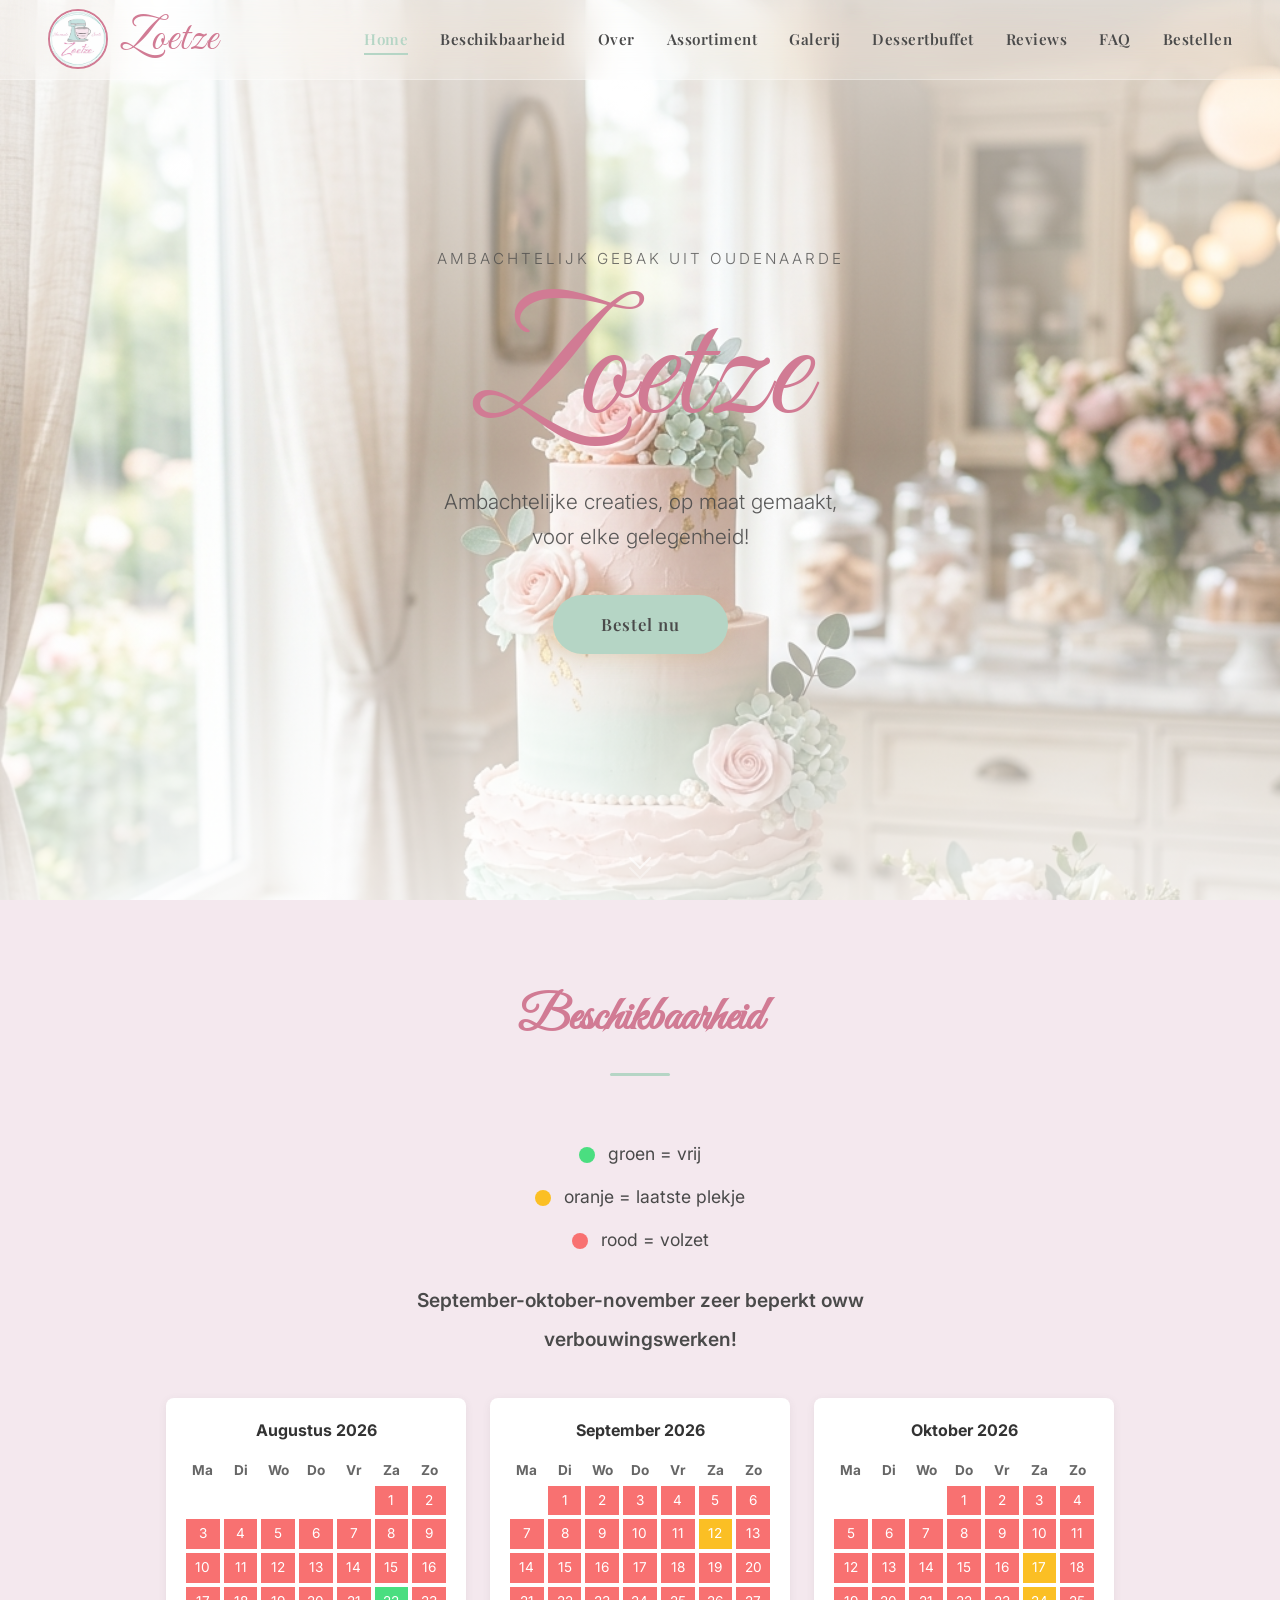
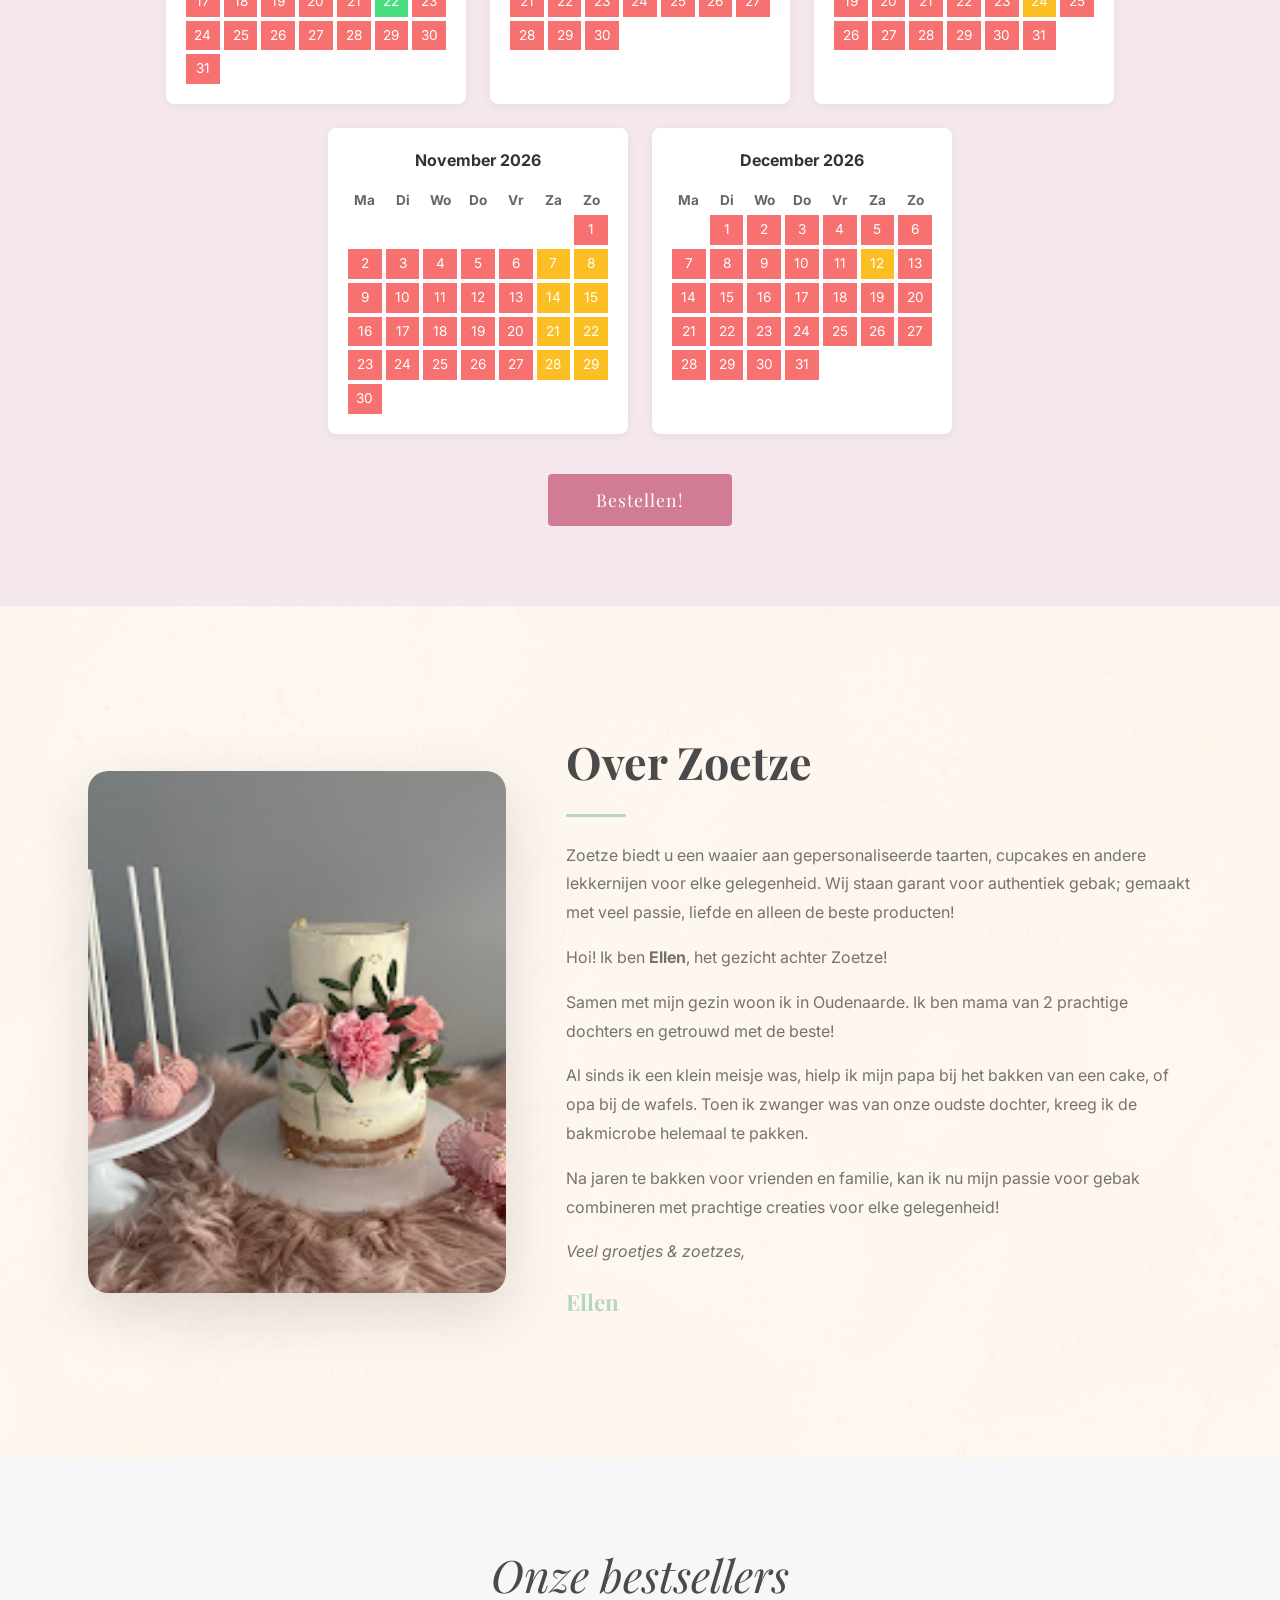
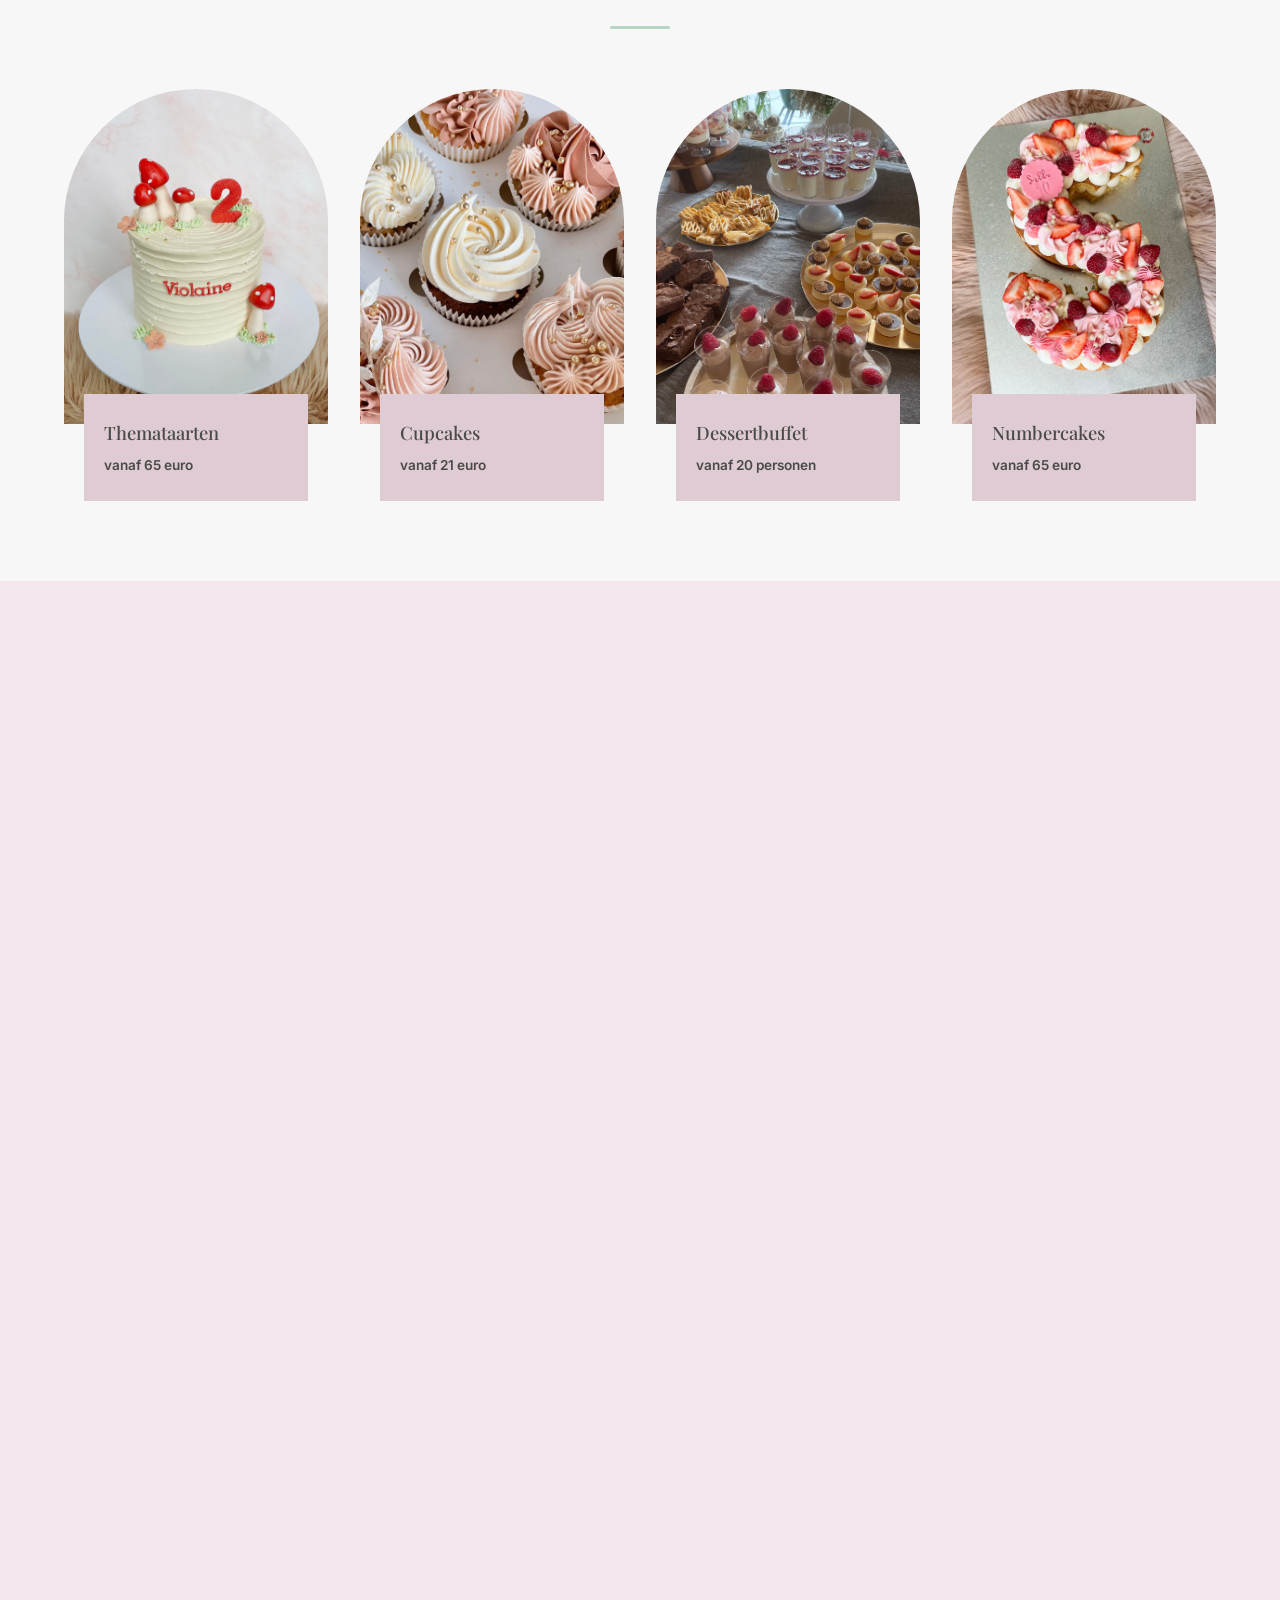
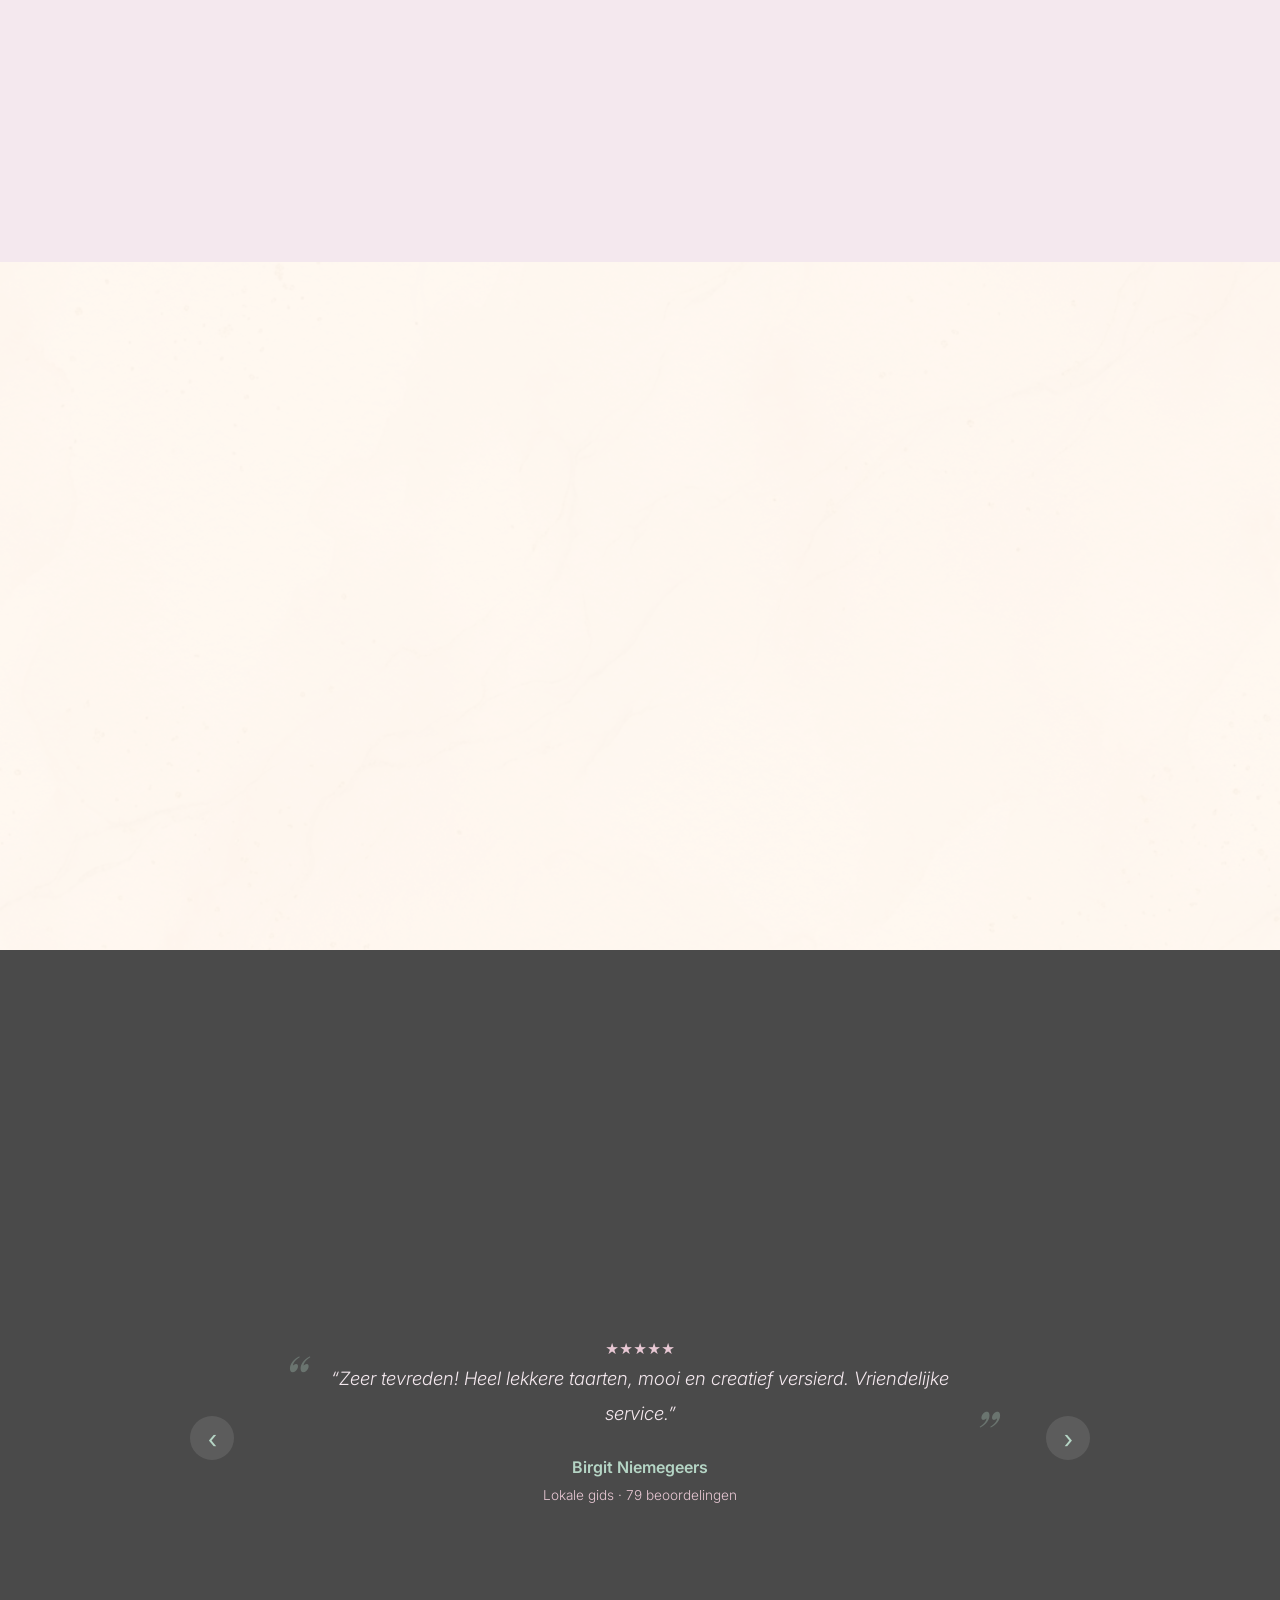
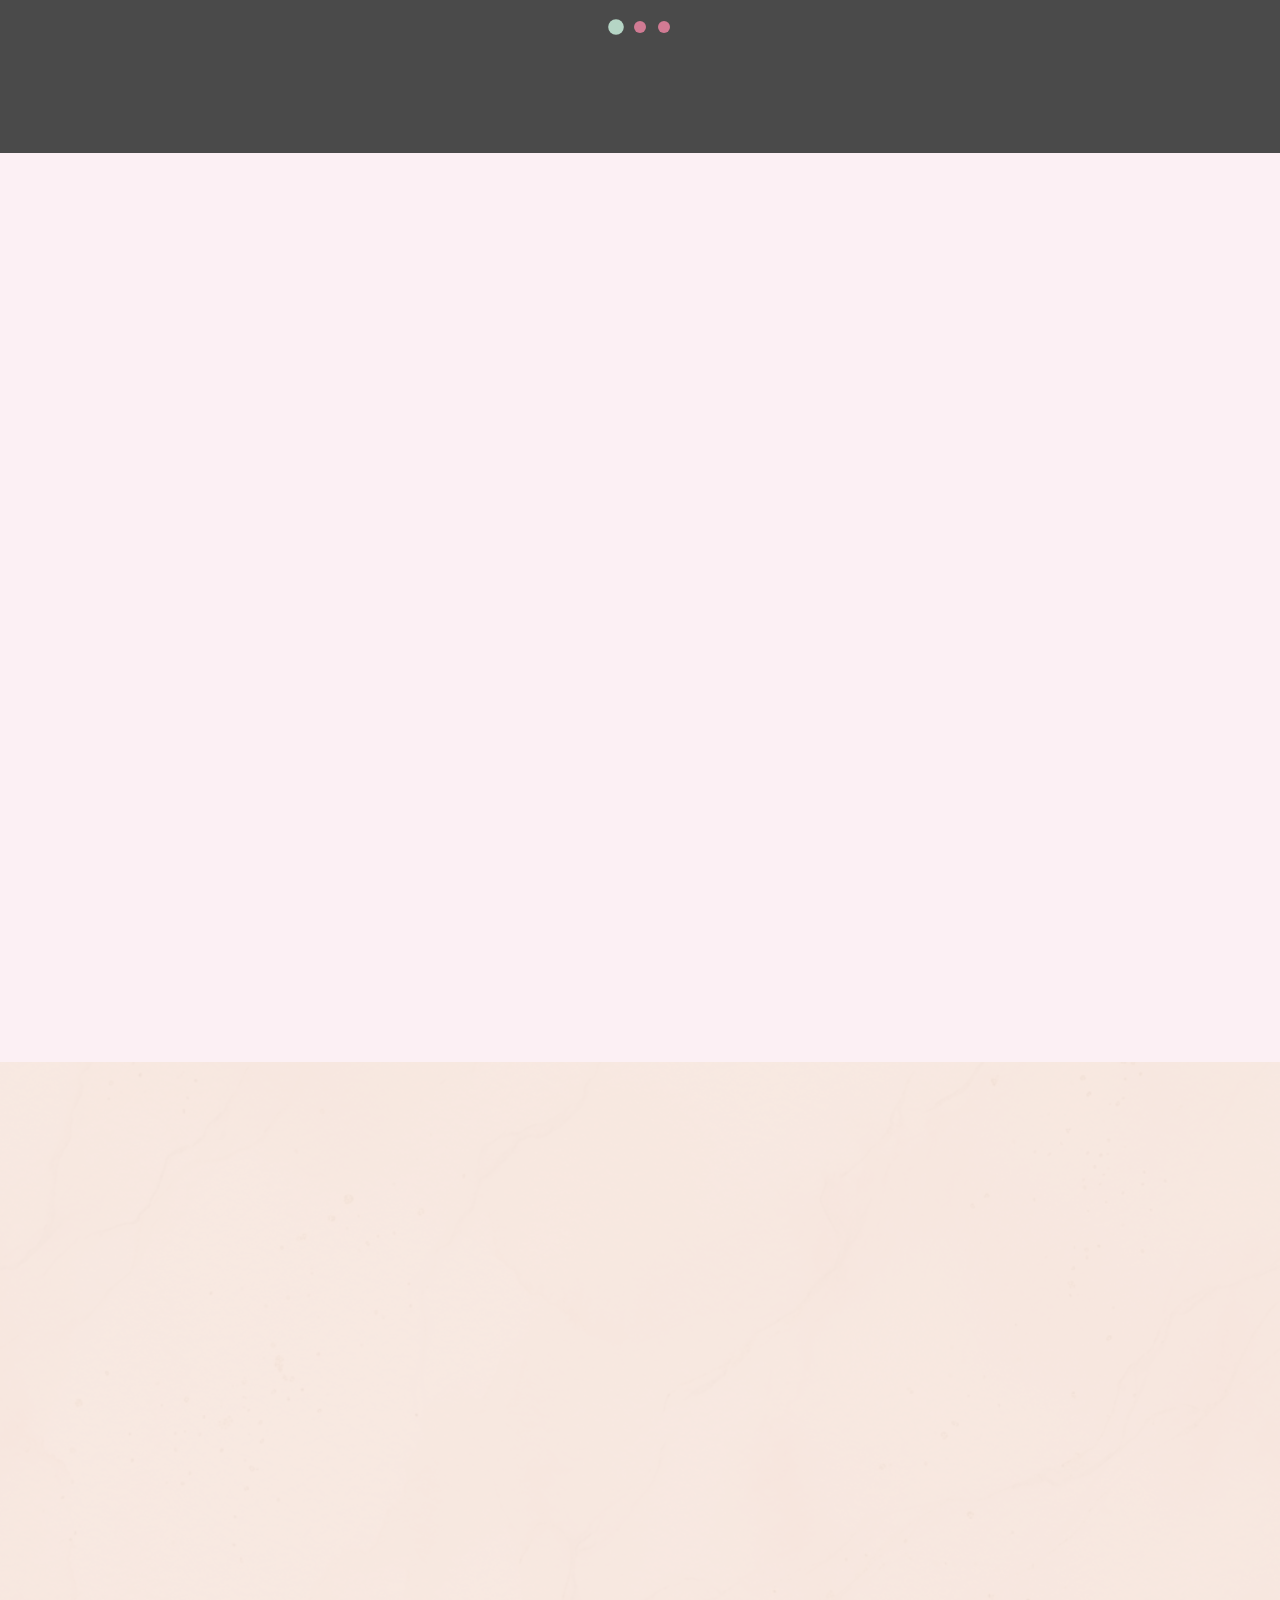
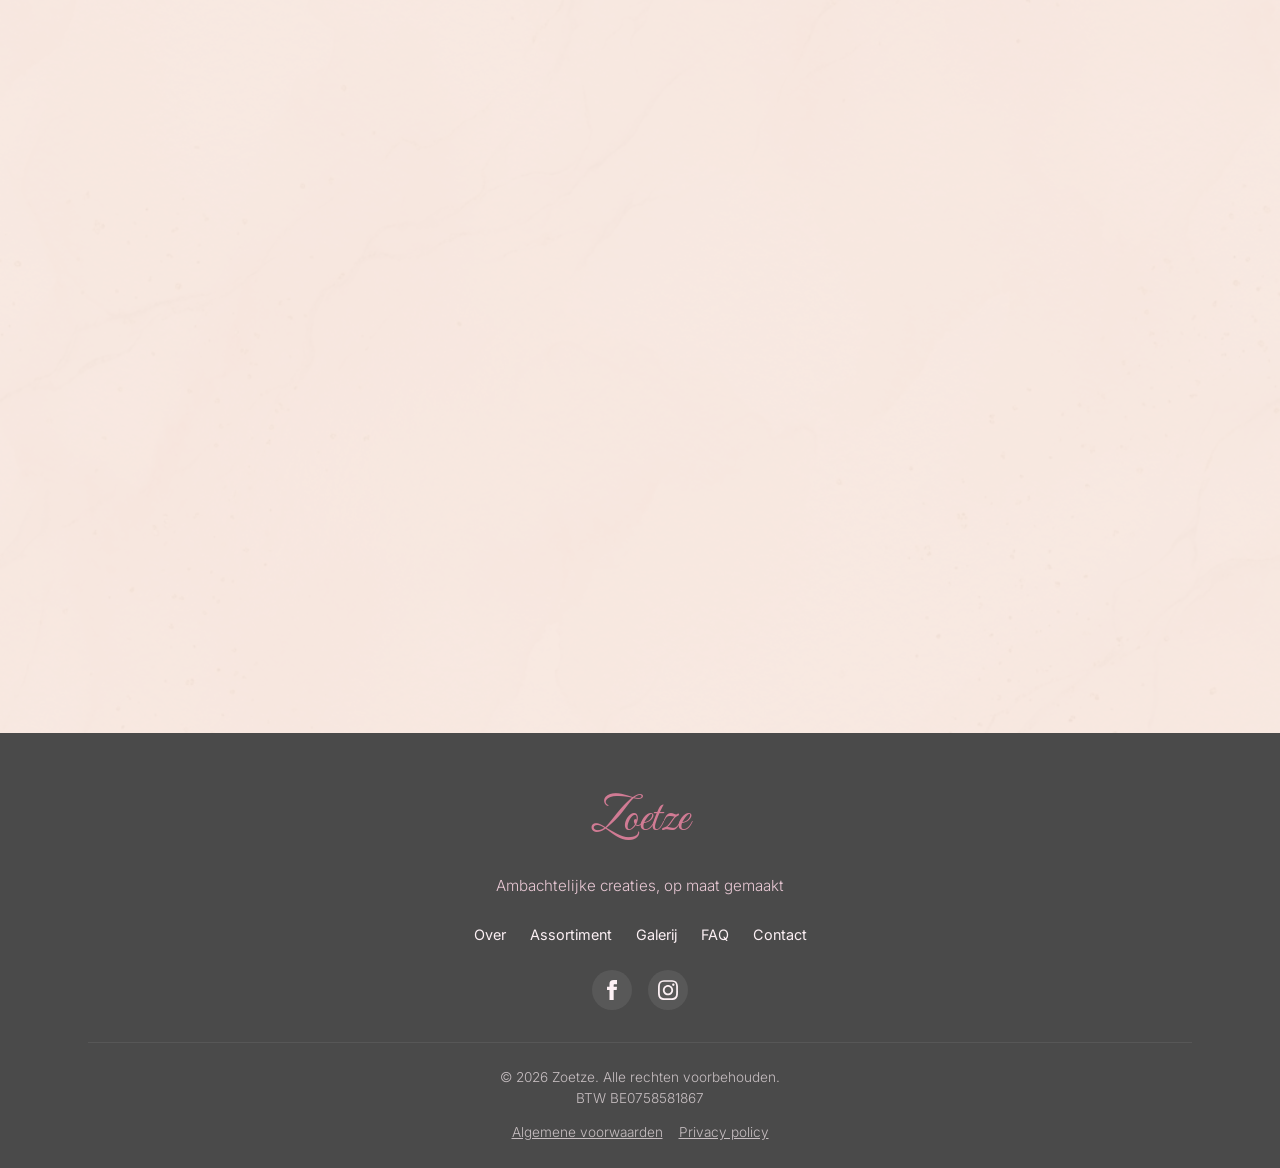
==== commit 9b6cf807: "Add Facebook and Instagram social media links to footer and contact info" ====
--- a/index.html
+++ b/index.html
@@ -532,6 +532,16 @@
                                 <p>Cash of Payconiq</p>
                             </div>
                         </div>
+                        <div class="info-item">
+                            <span class="info-icon">📱</span>
+                            <div>
+                                <strong>Sociale media</strong>
+                                <p>
+                                    <a href="https://www.facebook.com/zoetze.by.ellen/" target="_blank" rel="noopener">Facebook</a> / 
+                                    <a href="https://www.instagram.com/zoetze_/" target="_blank" rel="noopener">Instagram</a>
+                                </p>
+                            </div>
+                        </div>
                     </div>
                     <div class="map-container">
                         <iframe 
@@ -563,6 +573,14 @@
                     <a href="faq.html">FAQ</a>
                     <a href="#contact">Contact</a>
                 </div>
+                <div class="footer-social">
+                    <a href="https://www.facebook.com/zoetze.by.ellen/" target="_blank" rel="noopener" aria-label="Facebook">
+                        <svg xmlns="http://www.w3.org/2000/svg" width="20" height="20" viewBox="0 0 24 24" fill="currentColor"><path d="M9 8h-3v4h3v12h5v-12h3.642l.358-4h-4v-1.667c0-.955.192-1.333 1.115-1.333h2.885v-5h-3.808c-3.596 0-5.192 1.583-5.192 4.615v3.385z"/></svg>
+                    </a>
+                    <a href="https://www.instagram.com/zoetze_/" target="_blank" rel="noopener" aria-label="Instagram">
+                        <svg xmlns="http://www.w3.org/2000/svg" width="20" height="20" viewBox="0 0 24 24" fill="currentColor"><path d="M12 2.163c3.204 0 3.584.012 4.85.07 3.252.148 4.771 1.691 4.919 4.919.058 1.265.069 1.645.069 4.849 0 3.205-.012 3.584-.069 4.849-.149 3.225-1.664 4.771-4.919 4.919-1.266.058-1.644.07-4.85.07-3.204 0-3.584-.012-4.849-.07-3.26-.149-4.771-1.699-4.919-4.92-.058-1.265-.07-1.644-.07-4.849 0-3.204.013-3.583.07-4.849.149-3.227 1.664-4.771 4.919-4.919 1.266-.057 1.645-.069 4.849-.069zm0-2c-3.259 0-3.667.014-4.947.072-4.358.2-6.78 2.618-6.98 6.98-.059 1.281-.073 1.689-.073 4.948 0 3.259.014 3.668.072 4.948.2 4.358 2.618 6.78 6.98 6.98 1.281.058 1.689.072 4.948.072 3.259 0 3.668-.014 4.948-.072 4.354-.2 6.782-2.618 6.979-6.98.059-1.28.073-1.689.073-4.948 0 3.259-.014-3.667-.072-4.947-.196-4.354-2.617-6.78-6.979-6.98-1.281-.059-1.69-.073-4.949-.073zm0 5.838c-3.403 0-6.162 2.759-6.162 6.162s2.759 6.163 6.162 6.163 6.162-2.759 6.162-6.163c0-3.403-2.759-6.162-6.162-6.162zm0 10.162c-2.209 0-4-1.79-4-4 0-2.209 1.791-4 4-4s4 1.791 4 4c0 2.21-1.791 4-4 4zm6.406-11.845c-.796 0-1.441.645-1.441 1.44s.645 1.44 1.441 1.44c.795 0 1.439-.645 1.439-1.44s-.644-1.44-1.439-1.44z"/></svg>
+                    </a>
+                </div>
                 <div class="footer-legal">
                     <p>© 2026 Zoetze. Alle rechten voorbehouden.</p>
                     <p>BTW BE0758581867</p>
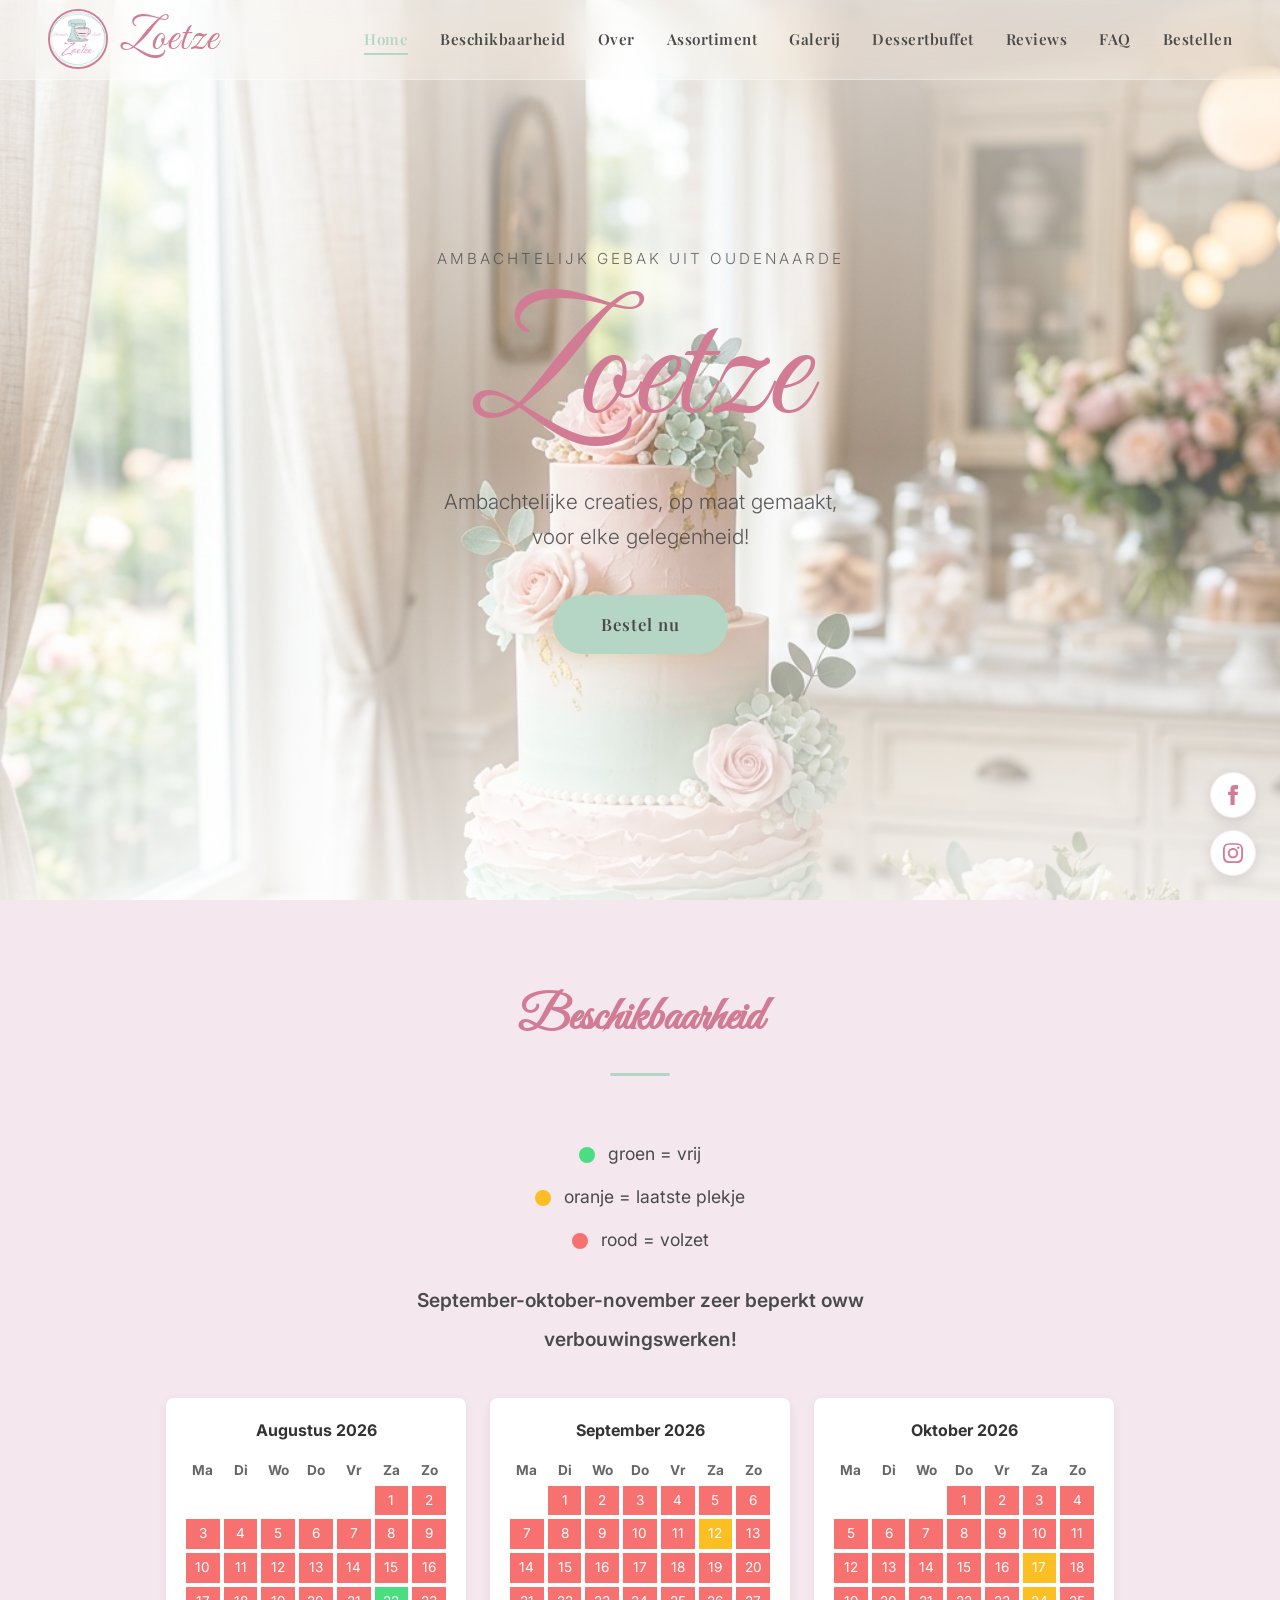
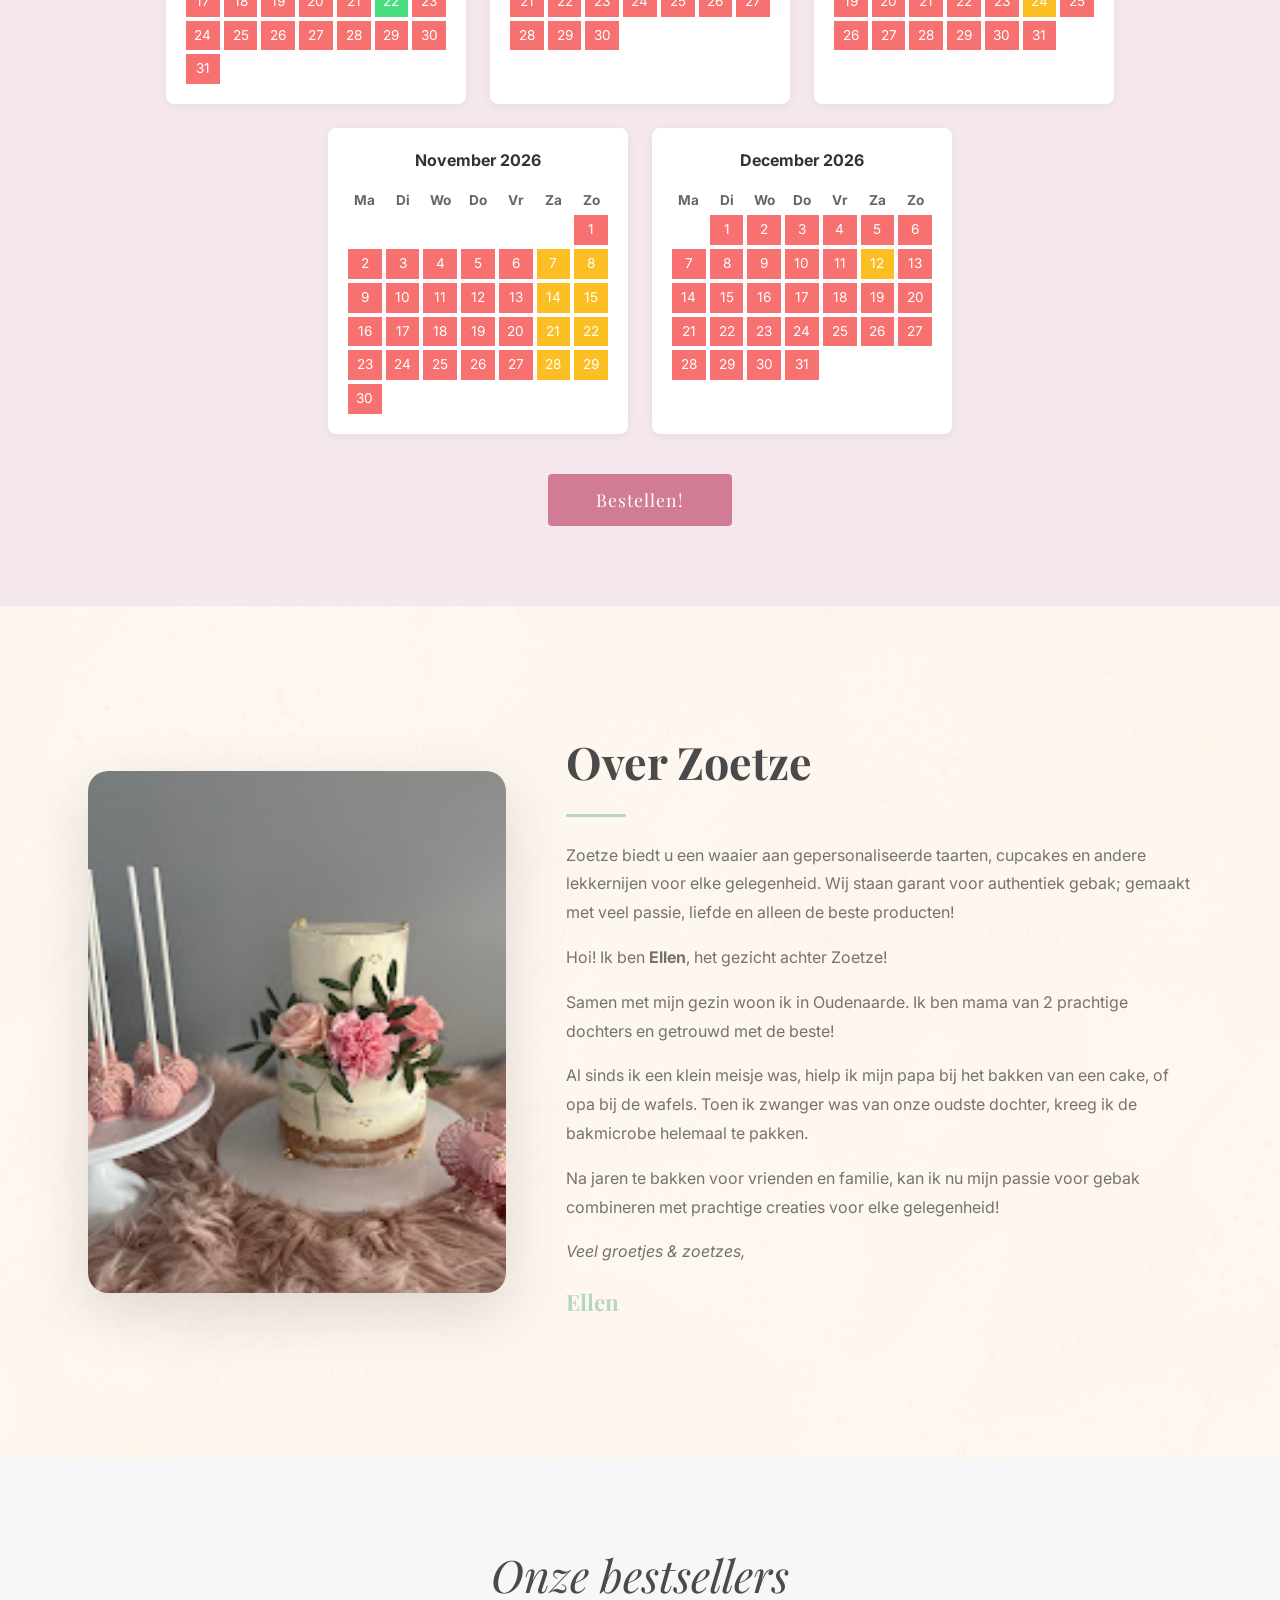
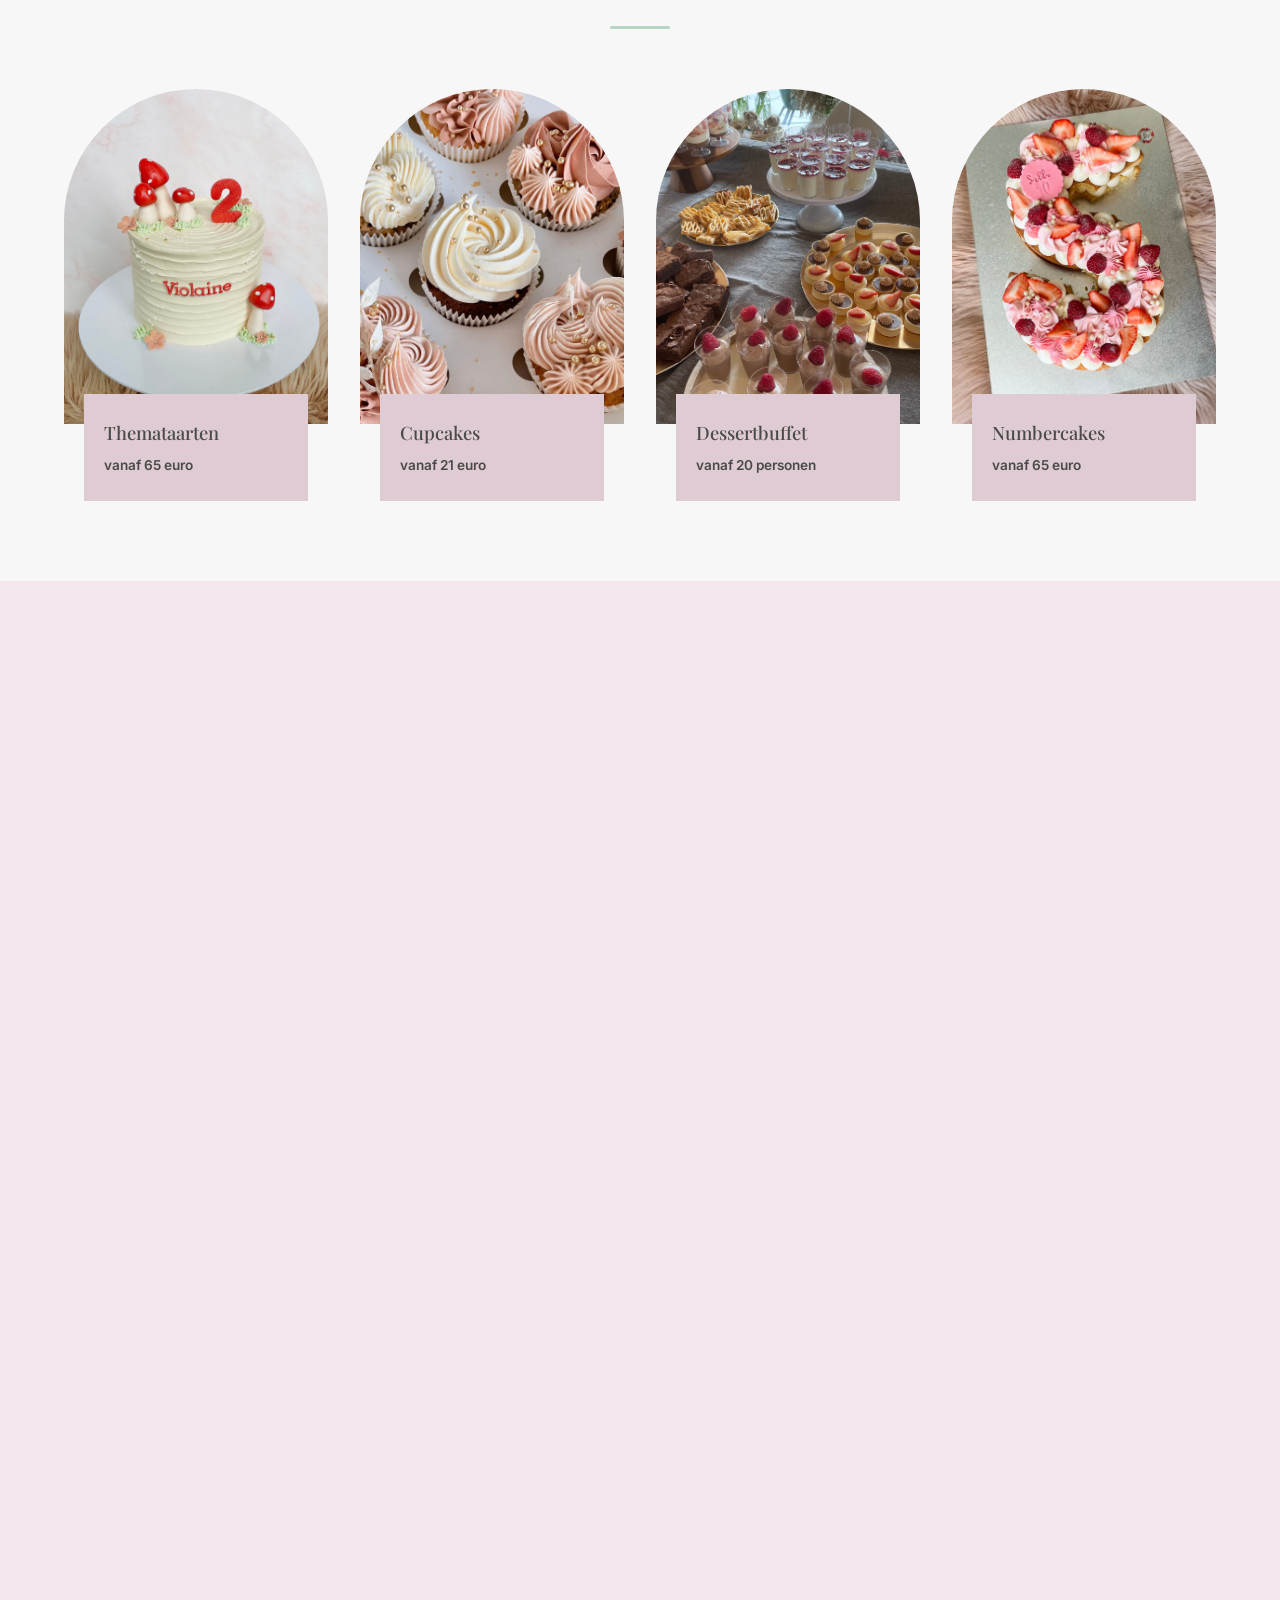
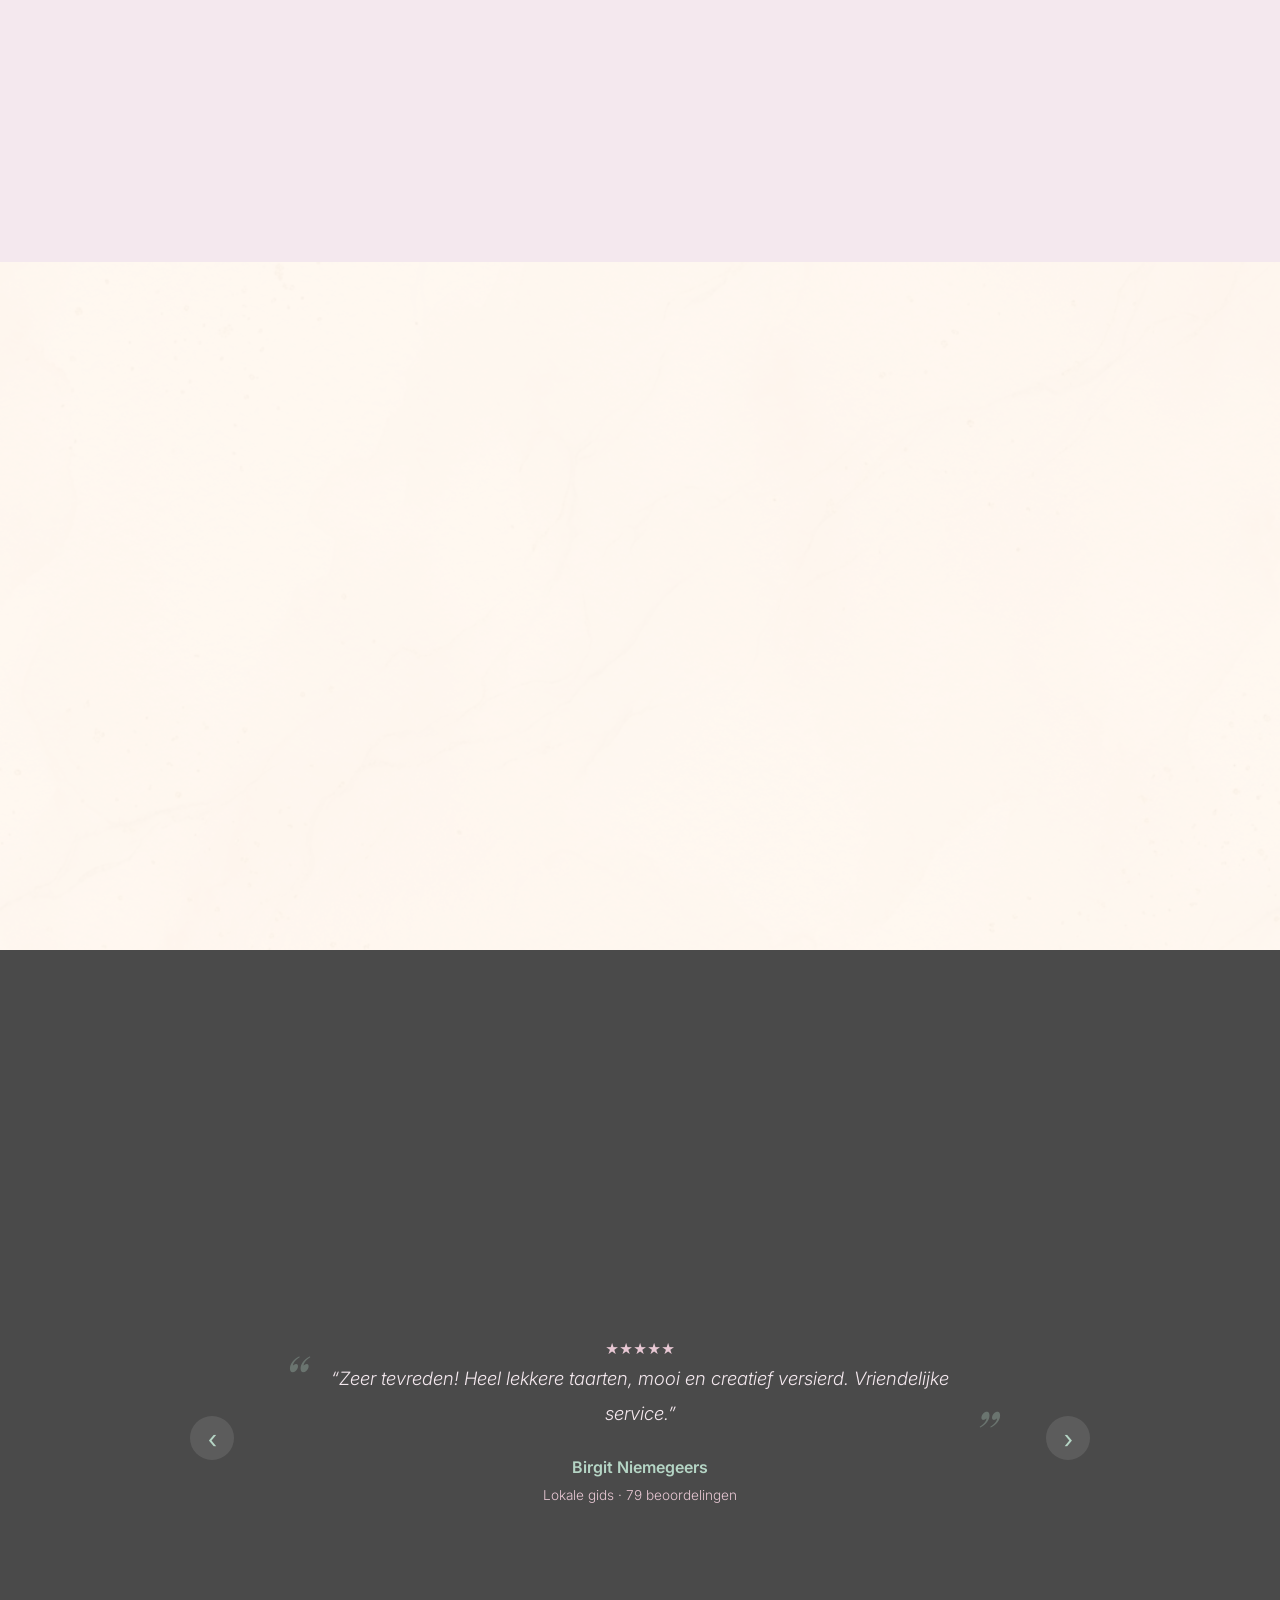
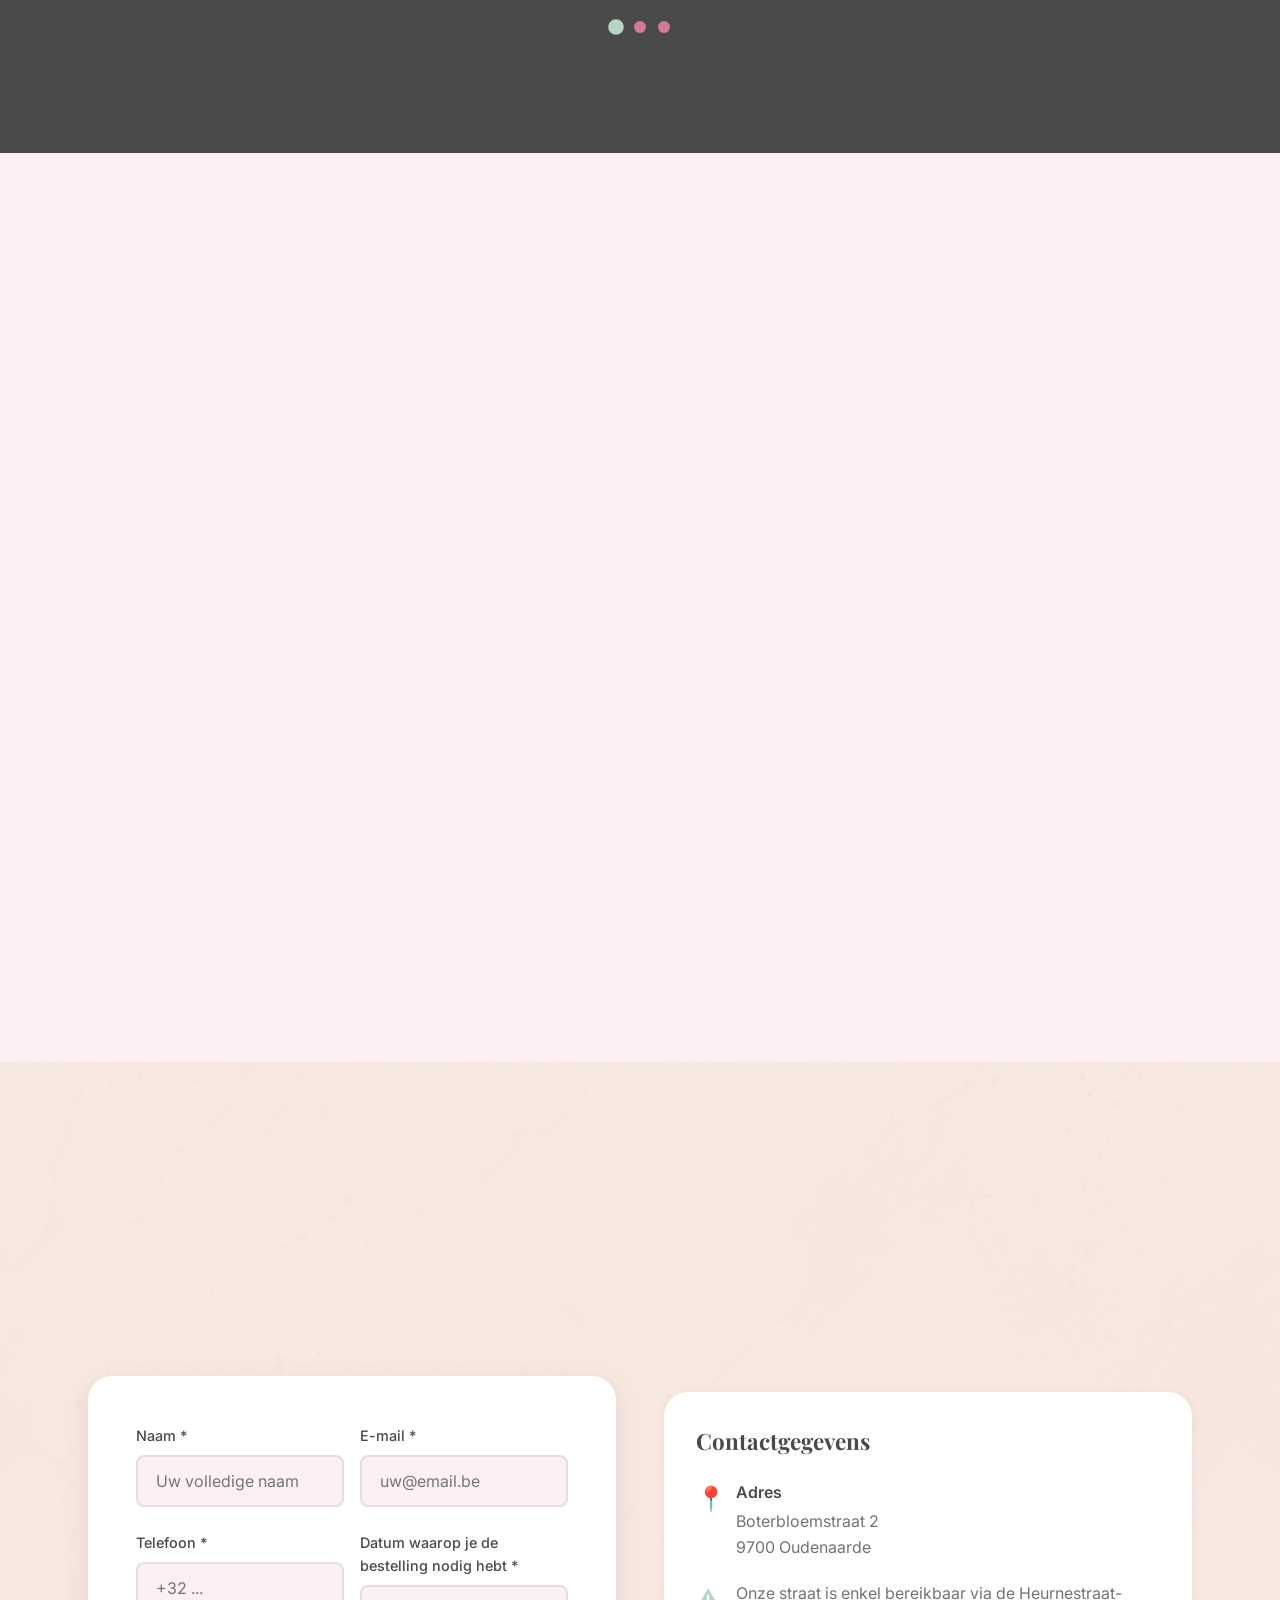
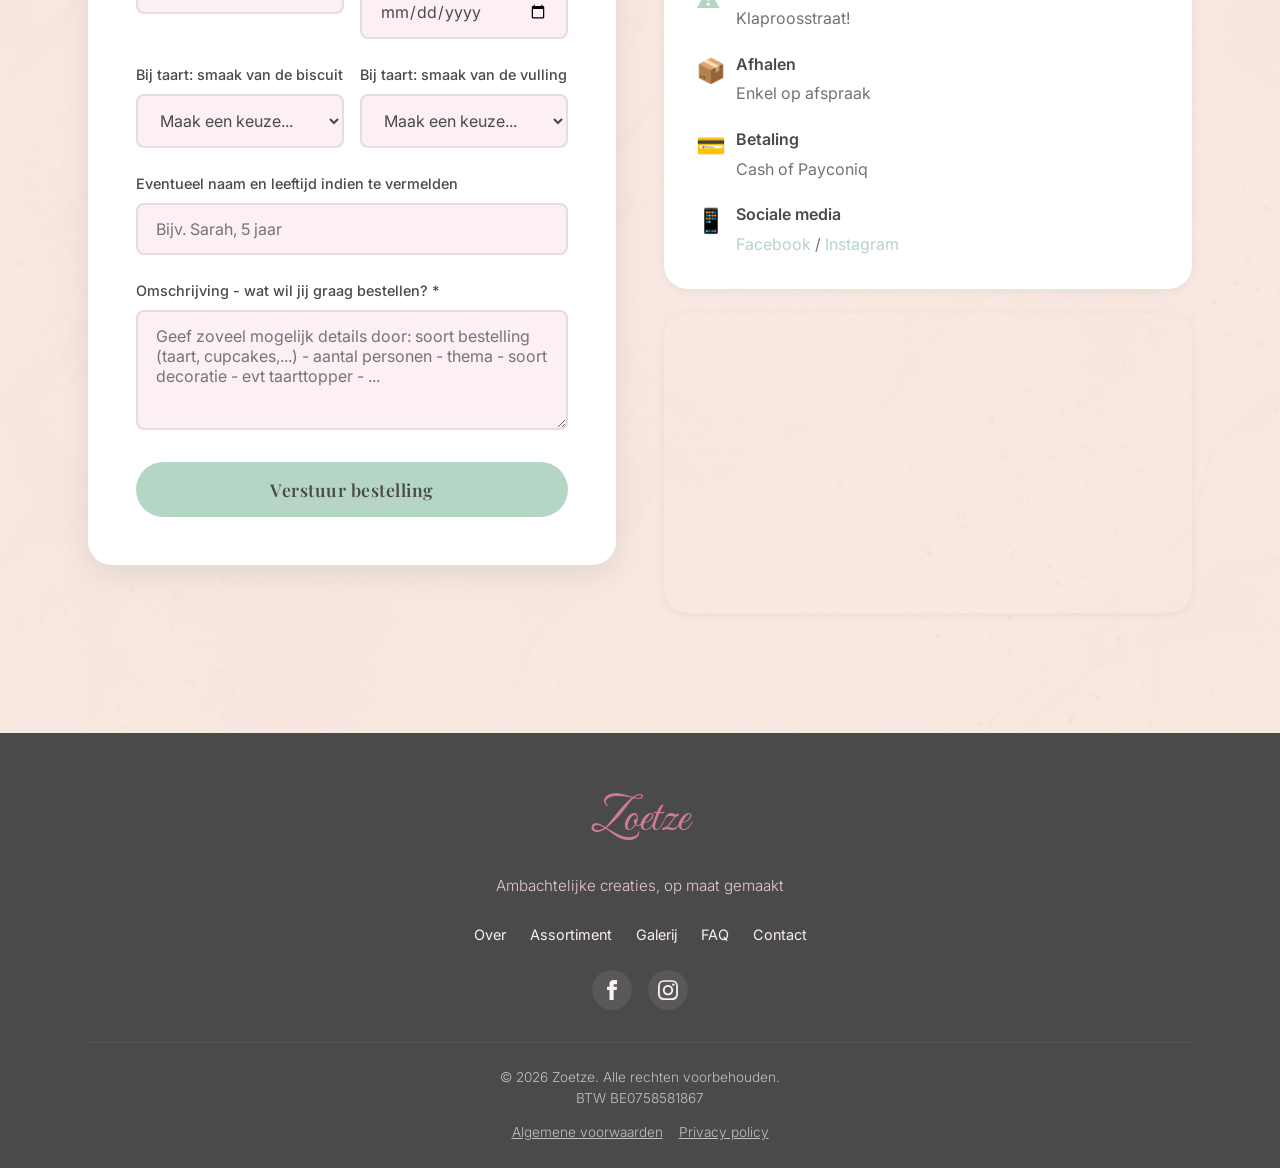
==== commit 12f40625: "Add neat floating social media buttons to the bottom right of the viewport" ====
--- a/index.html
+++ b/index.html
@@ -601,6 +601,16 @@
         <button class="lightbox-nav lightbox-next" id="lightboxNext" aria-label="Volgende foto">›</button>
     </div>
 
+    <!-- Floating Social Buttons -->
+    <div class="floating-social">
+        <a href="https://www.facebook.com/zoetze.by.ellen/" target="_blank" rel="noopener" class="floating-social-btn" aria-label="Facebook">
+            <svg xmlns="http://www.w3.org/2000/svg" viewBox="0 0 24 24"><path d="M9 8h-3v4h3v12h5v-12h3.642l.358-4h-4v-1.667c0-.955.192-1.333 1.115-1.333h2.885v-5h-3.808c-3.596 0-5.192 1.583-5.192 4.615v3.385z"/></svg>
+        </a>
+        <a href="https://www.instagram.com/zoetze_/" target="_blank" rel="noopener" class="floating-social-btn" aria-label="Instagram">
+            <svg xmlns="http://www.w3.org/2000/svg" viewBox="0 0 24 24"><path d="M12 2.163c3.204 0 3.584.012 4.85.07 3.252.148 4.771 1.691 4.919 4.919.058 1.265.069 1.645.069 4.849 0 3.205-.012 3.584-.069 4.849-.149 3.225-1.664 4.771-4.919 4.919-1.266.058-1.644.07-4.85.07-3.204 0-3.584-.012-4.849-.07-3.26-.149-4.771-1.699-4.919-4.92-.058-1.265-.07-1.644-.07-4.849 0-3.204.013-3.583.07-4.849.149-3.227 1.664-4.771 4.919-4.919 1.266-.057 1.645-.069 4.849-.069zm0-2c-3.259 0-3.667.014-4.947.072-4.358.2-6.78 2.618-6.98 6.98-.059 1.281-.073 1.689-.073 4.948 0 3.259.014 3.668.072 4.948.2 4.358 2.618 6.78 6.98 6.98 1.281.058 1.689.072 4.948.072 3.259 0 3.668-.014 4.948-.072 4.354-.2 6.782-2.618 6.979-6.98.059-1.28.073-1.689.073-4.948 0 3.259-.014-3.667-.072-4.947-.196-4.354-2.617-6.78-6.979-6.98-1.281-.059-1.69-.073-4.949-.073zm0 5.838c-3.403 0-6.162 2.759-6.162 6.162s2.759 6.163 6.162 6.163 6.162-2.759 6.162-6.163c0-3.403-2.759-6.162-6.162-6.162zm0 10.162c-2.209 0-4-1.79-4-4 0-2.209 1.791-4 4-4s4 1.791 4 4c0 2.21-1.791 4-4 4zm6.406-11.845c-.796 0-1.441.645-1.441 1.44s.645 1.44 1.441 1.44c.795 0 1.439-.645 1.439-1.44s-.644-1.44-1.439-1.44z"/></svg>
+        </a>
+    </div>
+
     <script src="script.js"></script>
 </body>
 </html>
--- a/styles.css
+++ b/styles.css
@@ -1956,3 +1956,60 @@
         font-size: 2.2rem;
     }
 }
+
+/* Floating Social Buttons */
+.floating-social {
+  position: fixed;
+  bottom: 24px;
+  right: 24px;
+  display: flex;
+  flex-direction: column;
+  gap: 12px;
+  z-index: 999;
+}
+
+.floating-social-btn {
+  width: 46px;
+  height: 46px;
+  border-radius: 50%;
+  background-color: var(--color-white);
+  box-shadow: 0 4px 12px rgba(74, 74, 74, 0.15);
+  display: flex;
+  align-items: center;
+  justify-content: center;
+  color: var(--color-rose-dark);
+  transition: transform 0.3s cubic-bezier(0.175, 0.885, 0.32, 1.275), background-color 0.3s ease, color 0.3s ease, box-shadow 0.3s ease;
+  border: 1px solid rgba(209, 123, 148, 0.15);
+}
+
+.floating-social-btn:hover {
+  transform: translateY(-4px) scale(1.05);
+  background-color: var(--color-rose-dark);
+  color: var(--color-white);
+  box-shadow: 0 8px 20px rgba(209, 123, 148, 0.3);
+}
+
+.floating-social-btn svg {
+  width: 20px;
+  height: 20px;
+  fill: currentColor;
+}
+
+@media (max-width: 768px) {
+  .floating-social {
+    bottom: 20px;
+    right: 20px;
+    gap: 10px;
+  }
+  
+  .floating-social-btn {
+    width: 40px;
+    height: 40px;
+    box-shadow: 0 3px 8px rgba(74, 74, 74, 0.15);
+  }
+  
+  .floating-social-btn svg {
+    width: 18px;
+    height: 18px;
+  }
+}
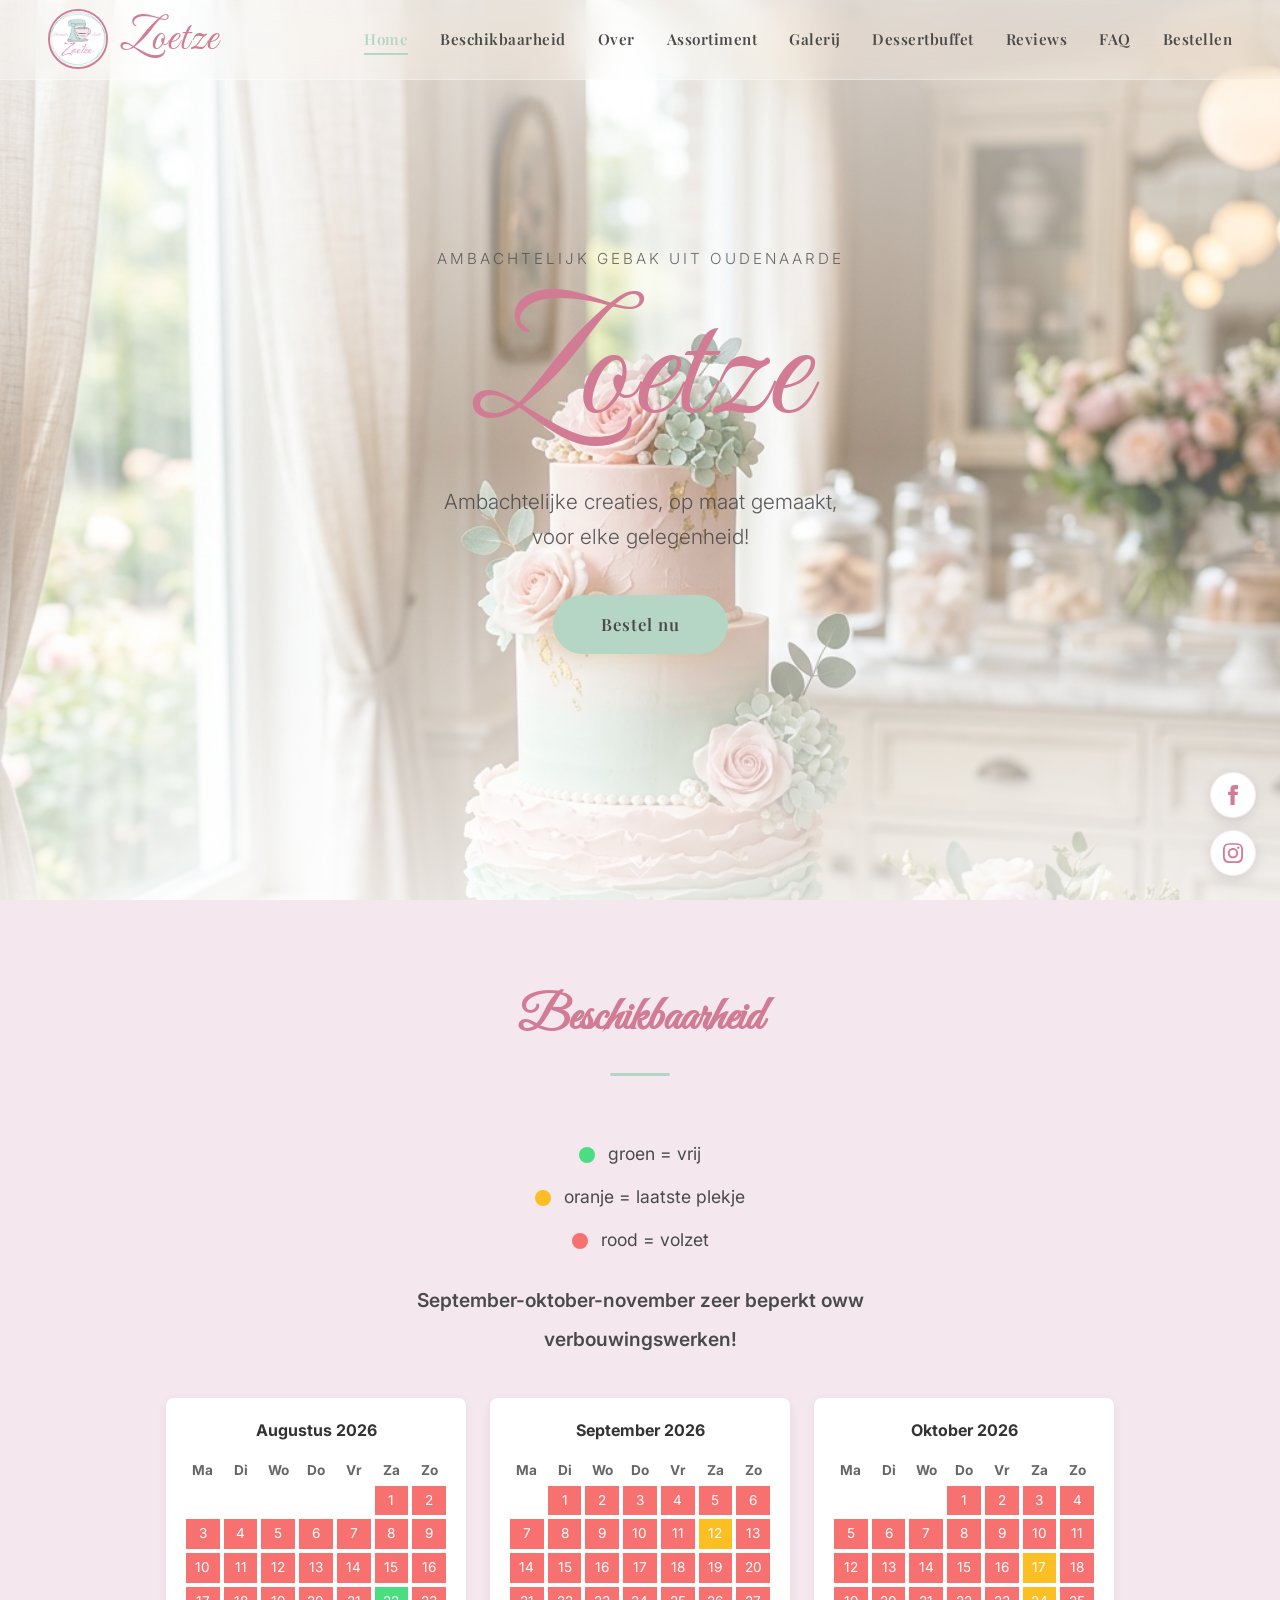
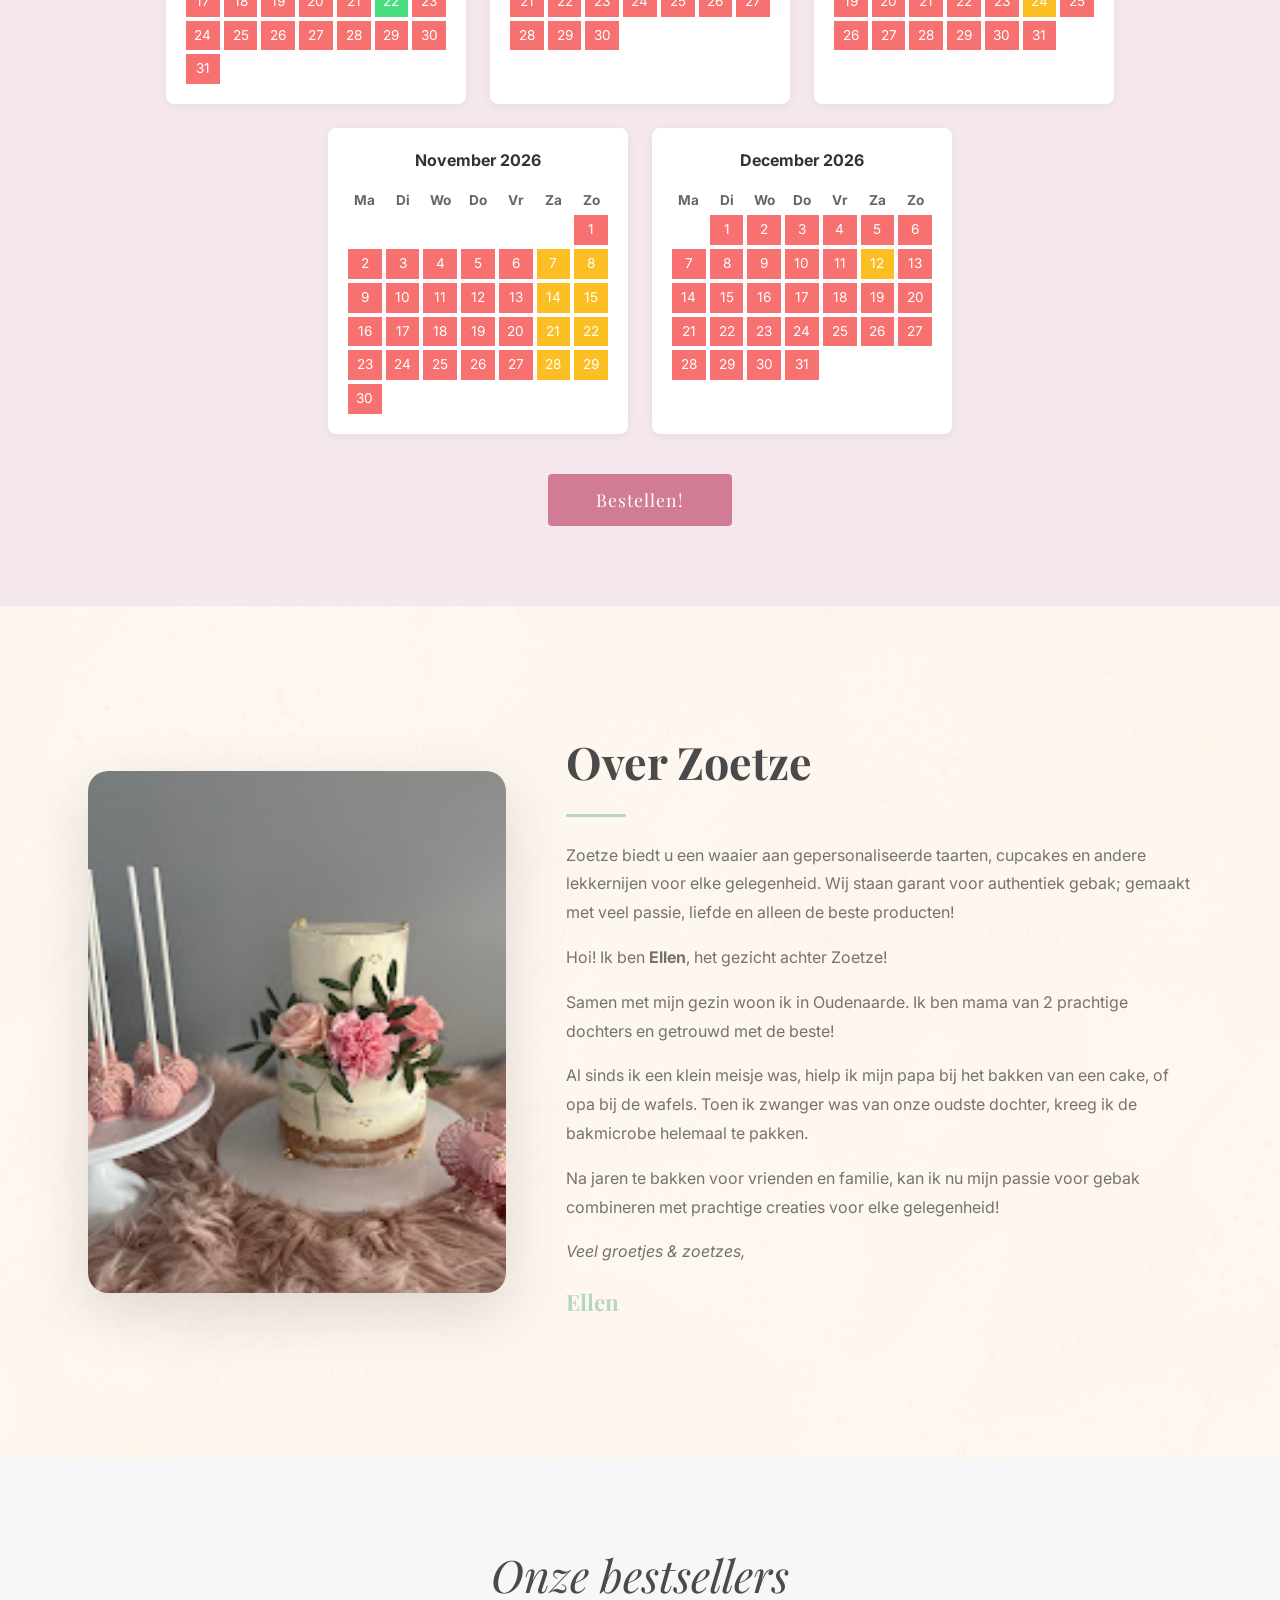
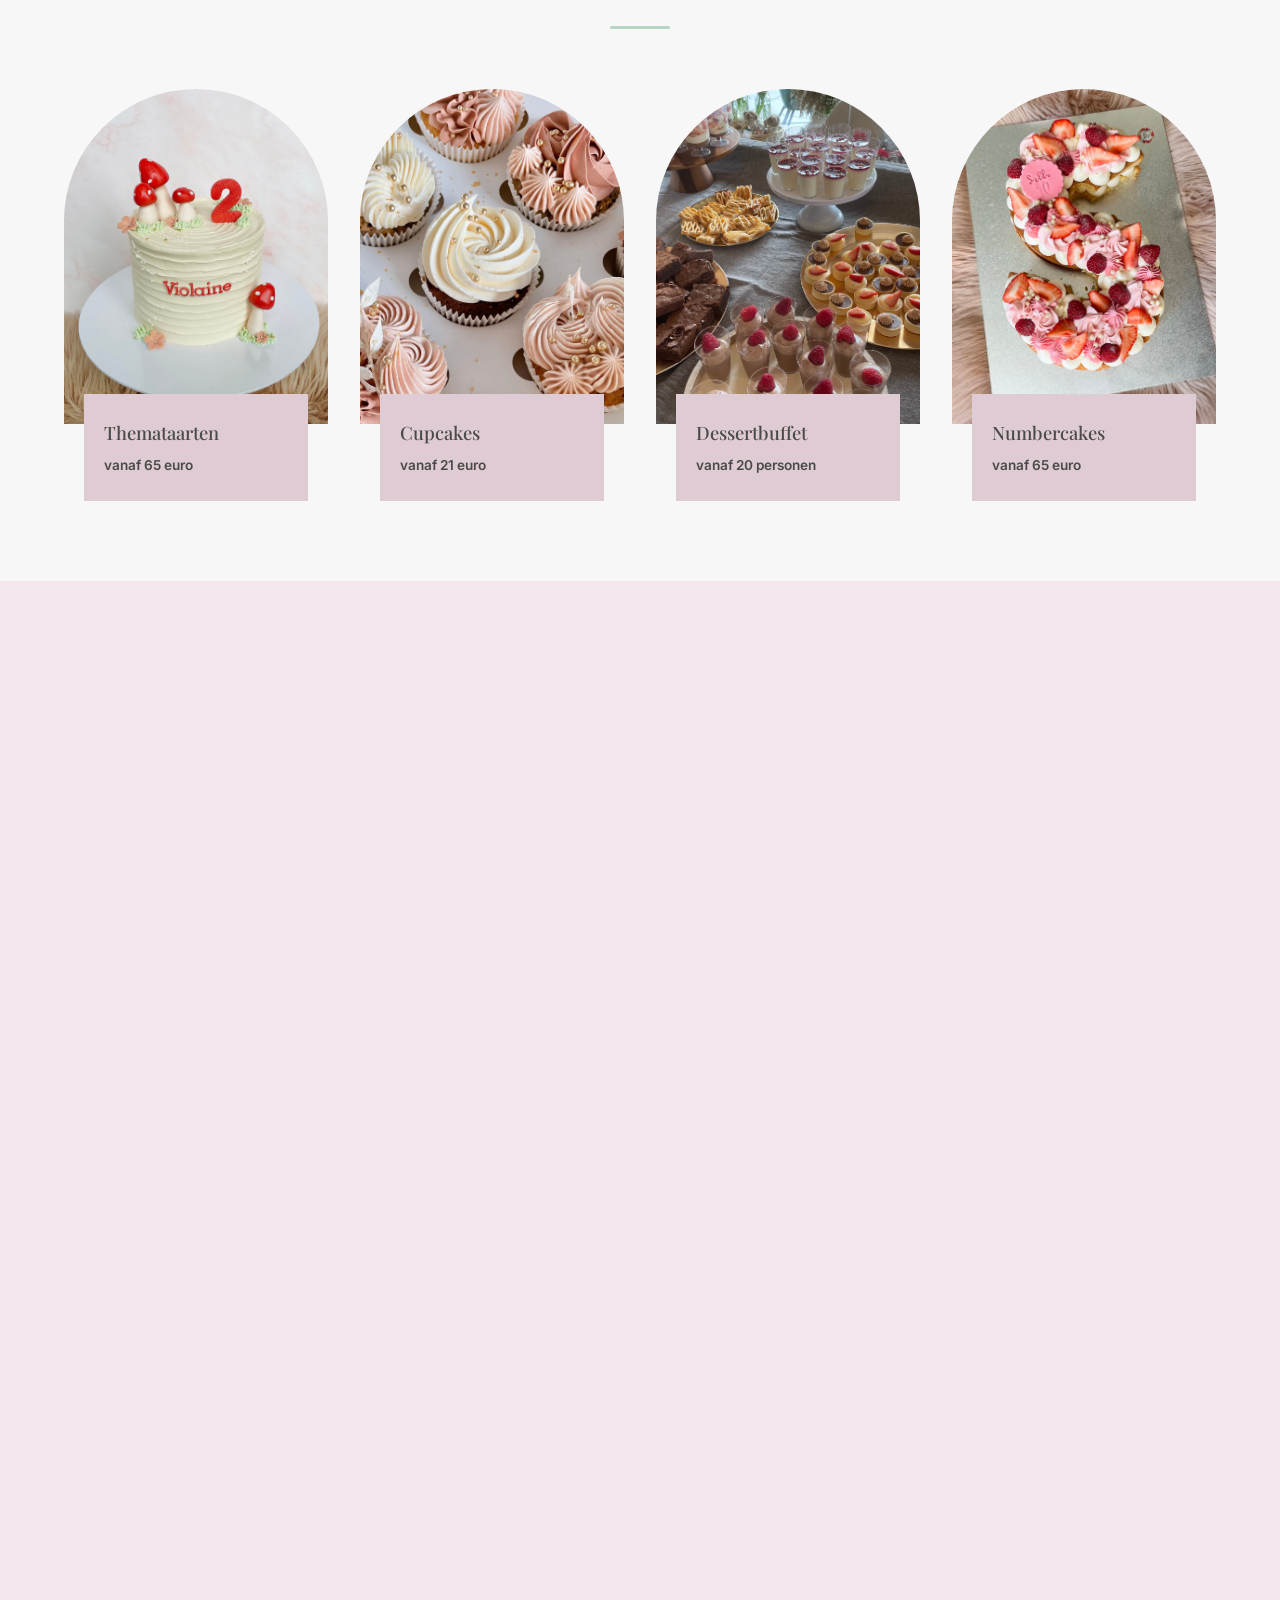
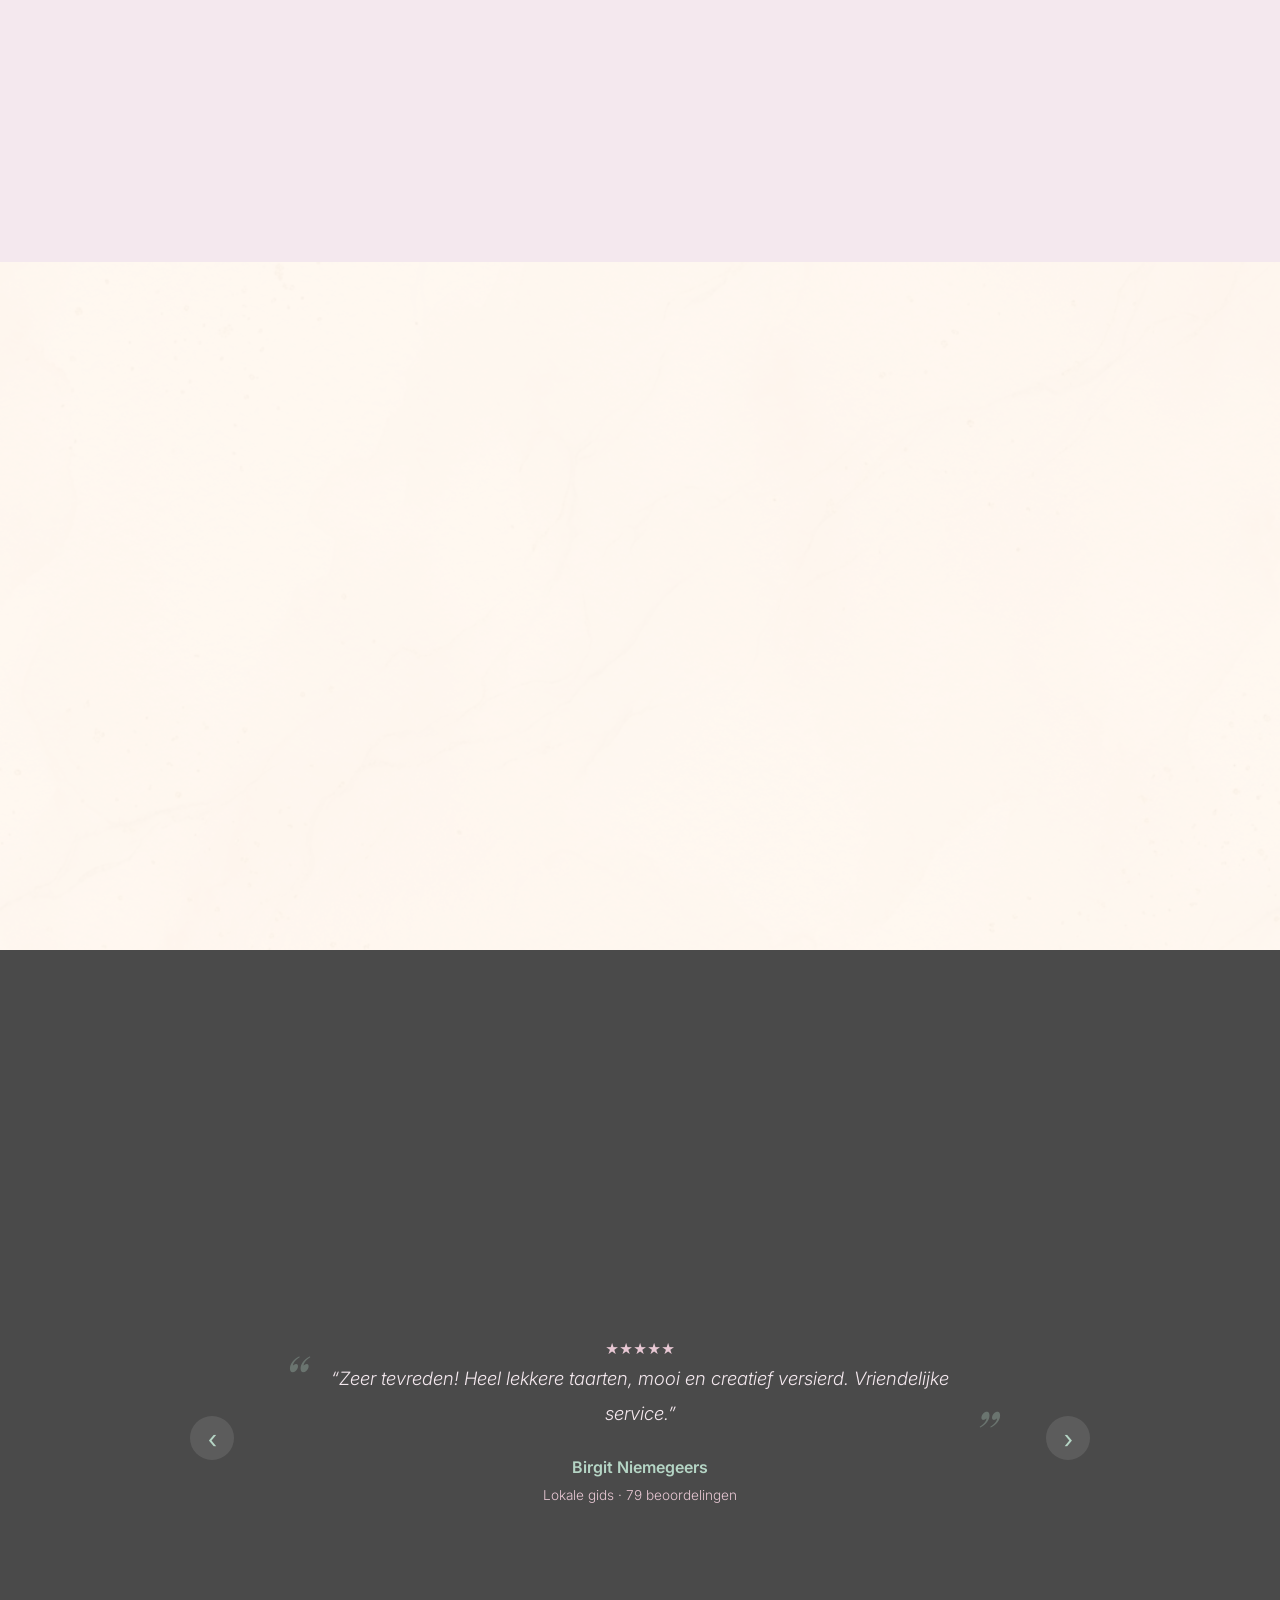
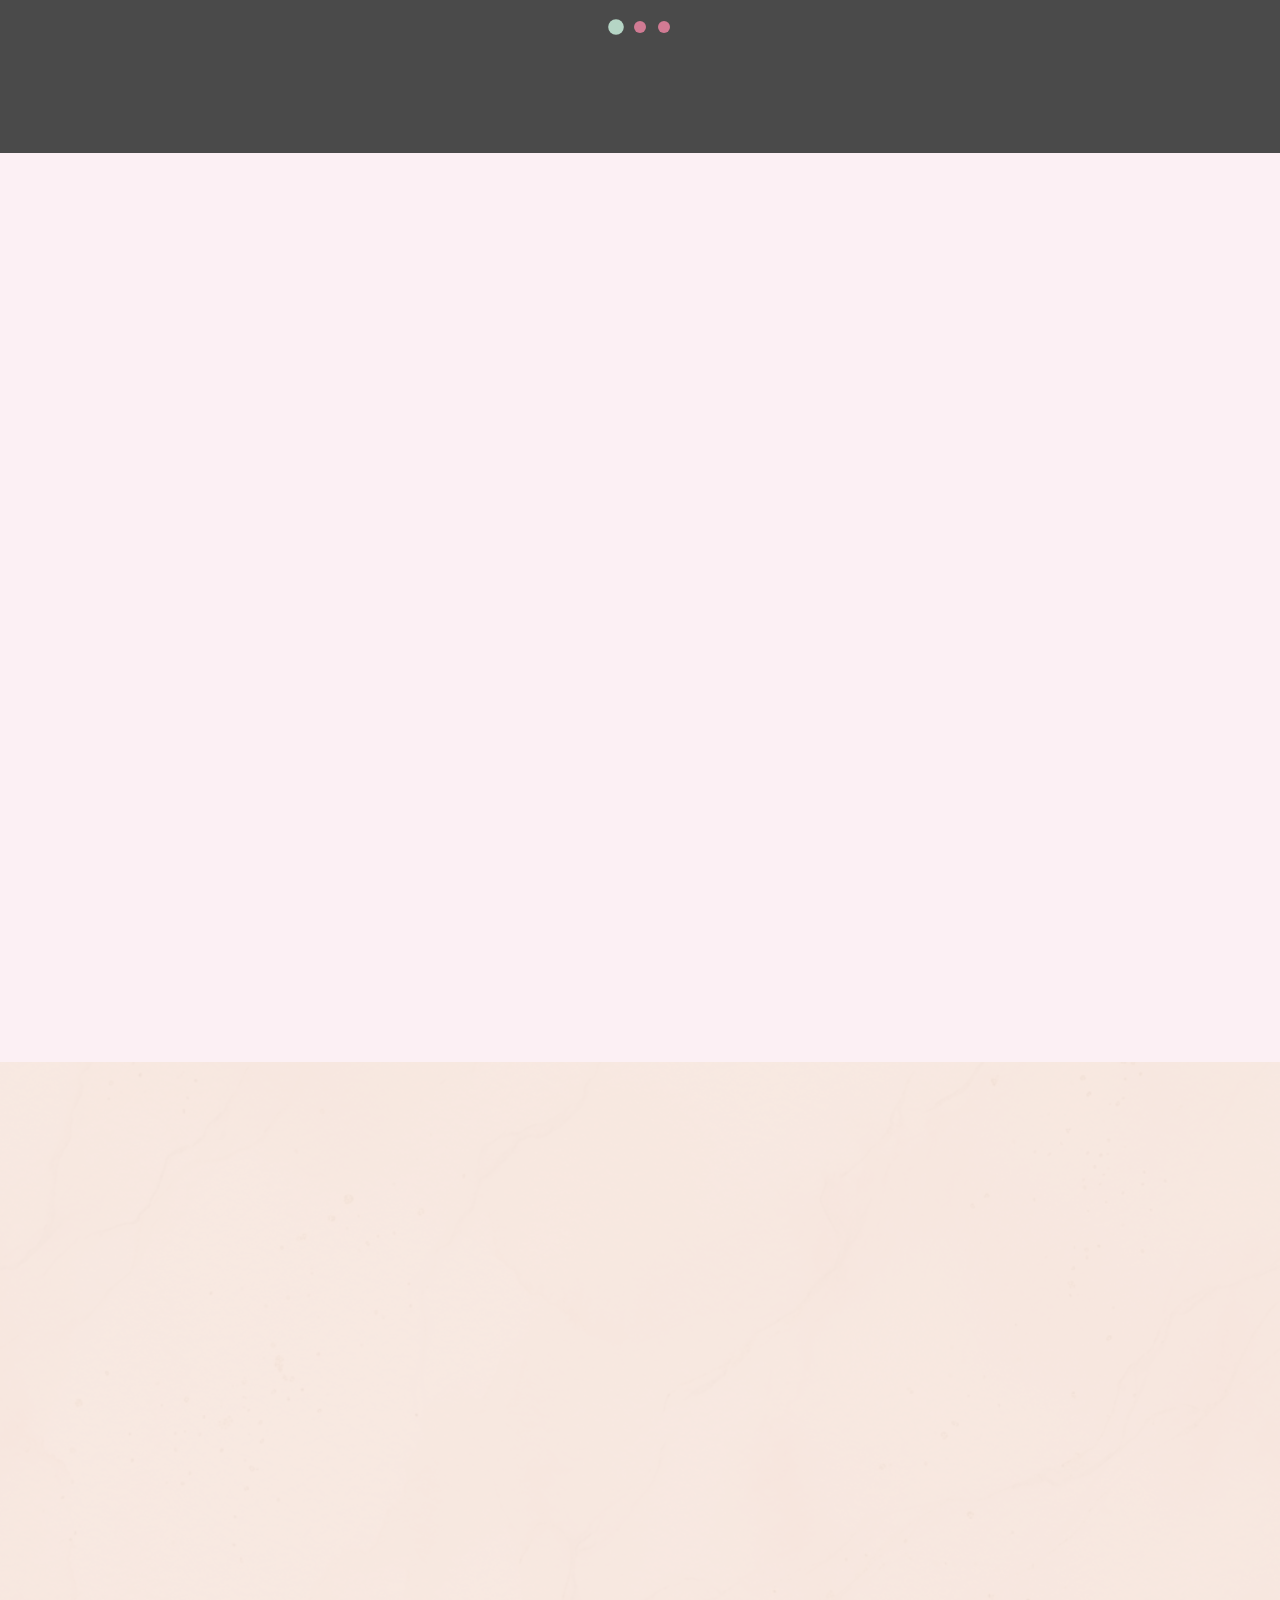
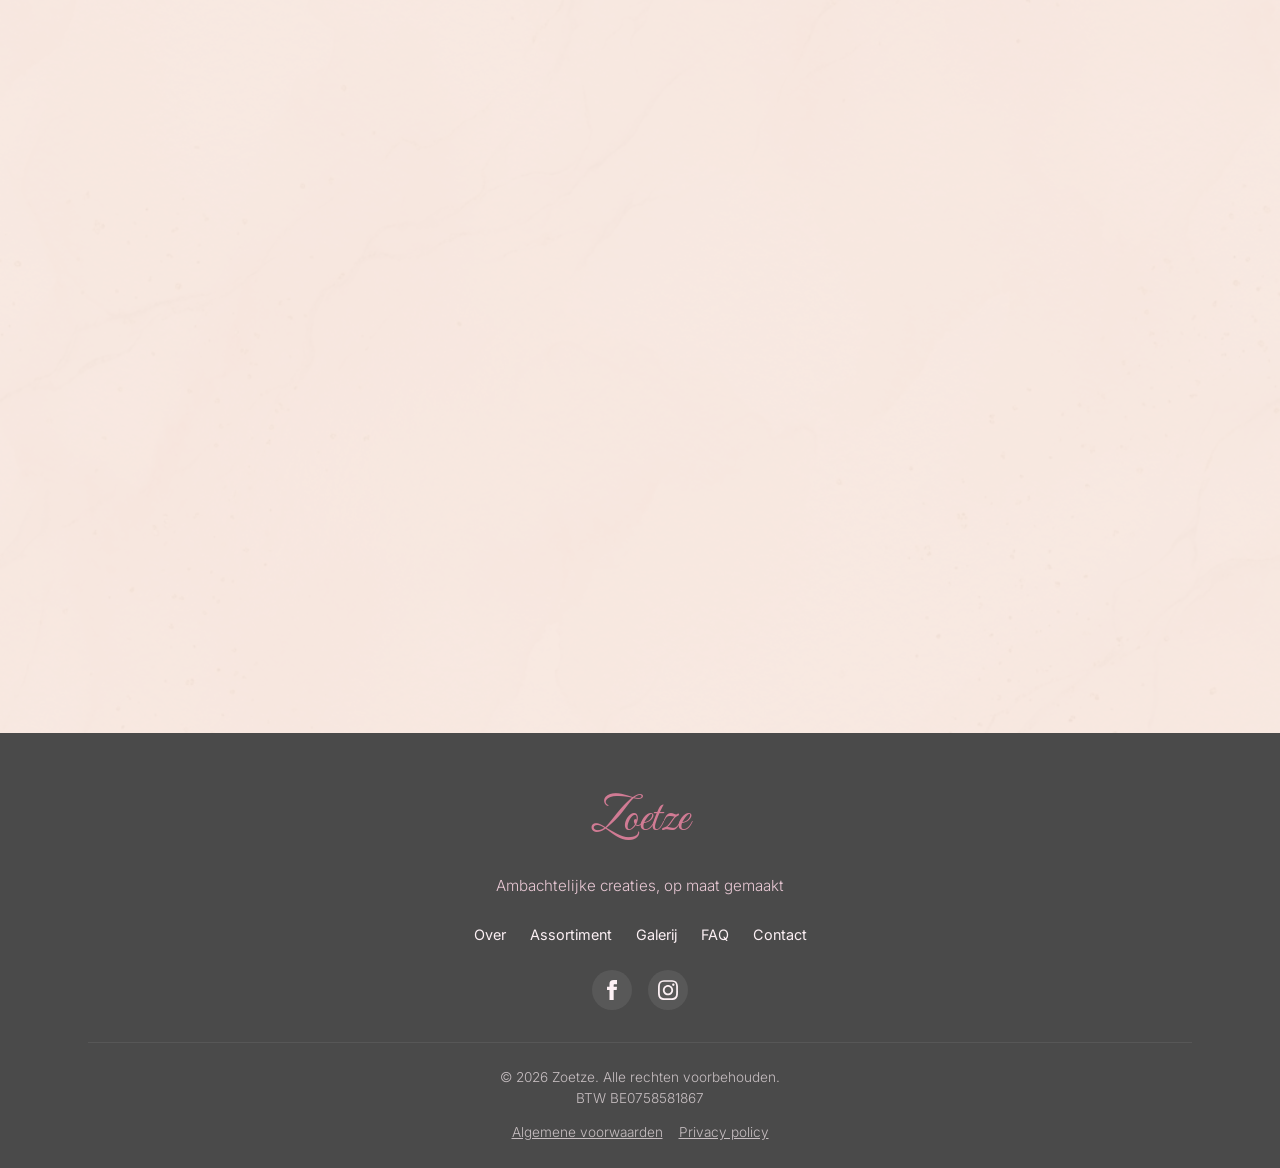
==== commit 026bd33d: "Implement Google Sheets availability calendar integration with fallback" ====
--- a/index.html
+++ b/index.html
@@ -91,10 +91,10 @@
                         <div><span style="display:inline-block; width:16px; height:16px; border-radius:50%; background:#fbbf24; margin-right:8px; vertical-align:middle;"></span> oranje = laatste plekje</div>
                         <div><span style="display:inline-block; width:16px; height:16px; border-radius:50%; background:#f87171; margin-right:8px; vertical-align:middle;"></span> rood = volzet</div>
                     </div>
-                    <p style="margin-top: 24px; font-weight: 600; font-size: 1.2rem; max-width: 500px; color: var(--color-chocolate);">September-oktober-november zeer beperkt oww verbouwingswerken!</p>
+                    <p id="calendar-message" style="margin-top: 24px; font-weight: 600; font-size: 1.2rem; max-width: 500px; color: var(--color-chocolate);">September-oktober-november zeer beperkt oww verbouwingswerken!</p>
                 </div>
                 
-                <div class="calendar-grid" style="display: flex; flex-wrap: wrap; justify-content: center; gap: 24px;">
+                <div class="calendar-grid" id="calendar-grid" style="display: flex; flex-wrap: wrap; justify-content: center; gap: 24px;">
                     <!-- August -->
                     <div class="calendar-month" style="background: white; padding: 20px; border-radius: 8px; box-shadow: var(--shadow-sm); width: 300px;">
                         <h3 style="text-align: center; margin-bottom: 16px; font-size: 1rem; color: #333;">Augustus 2026</h3>
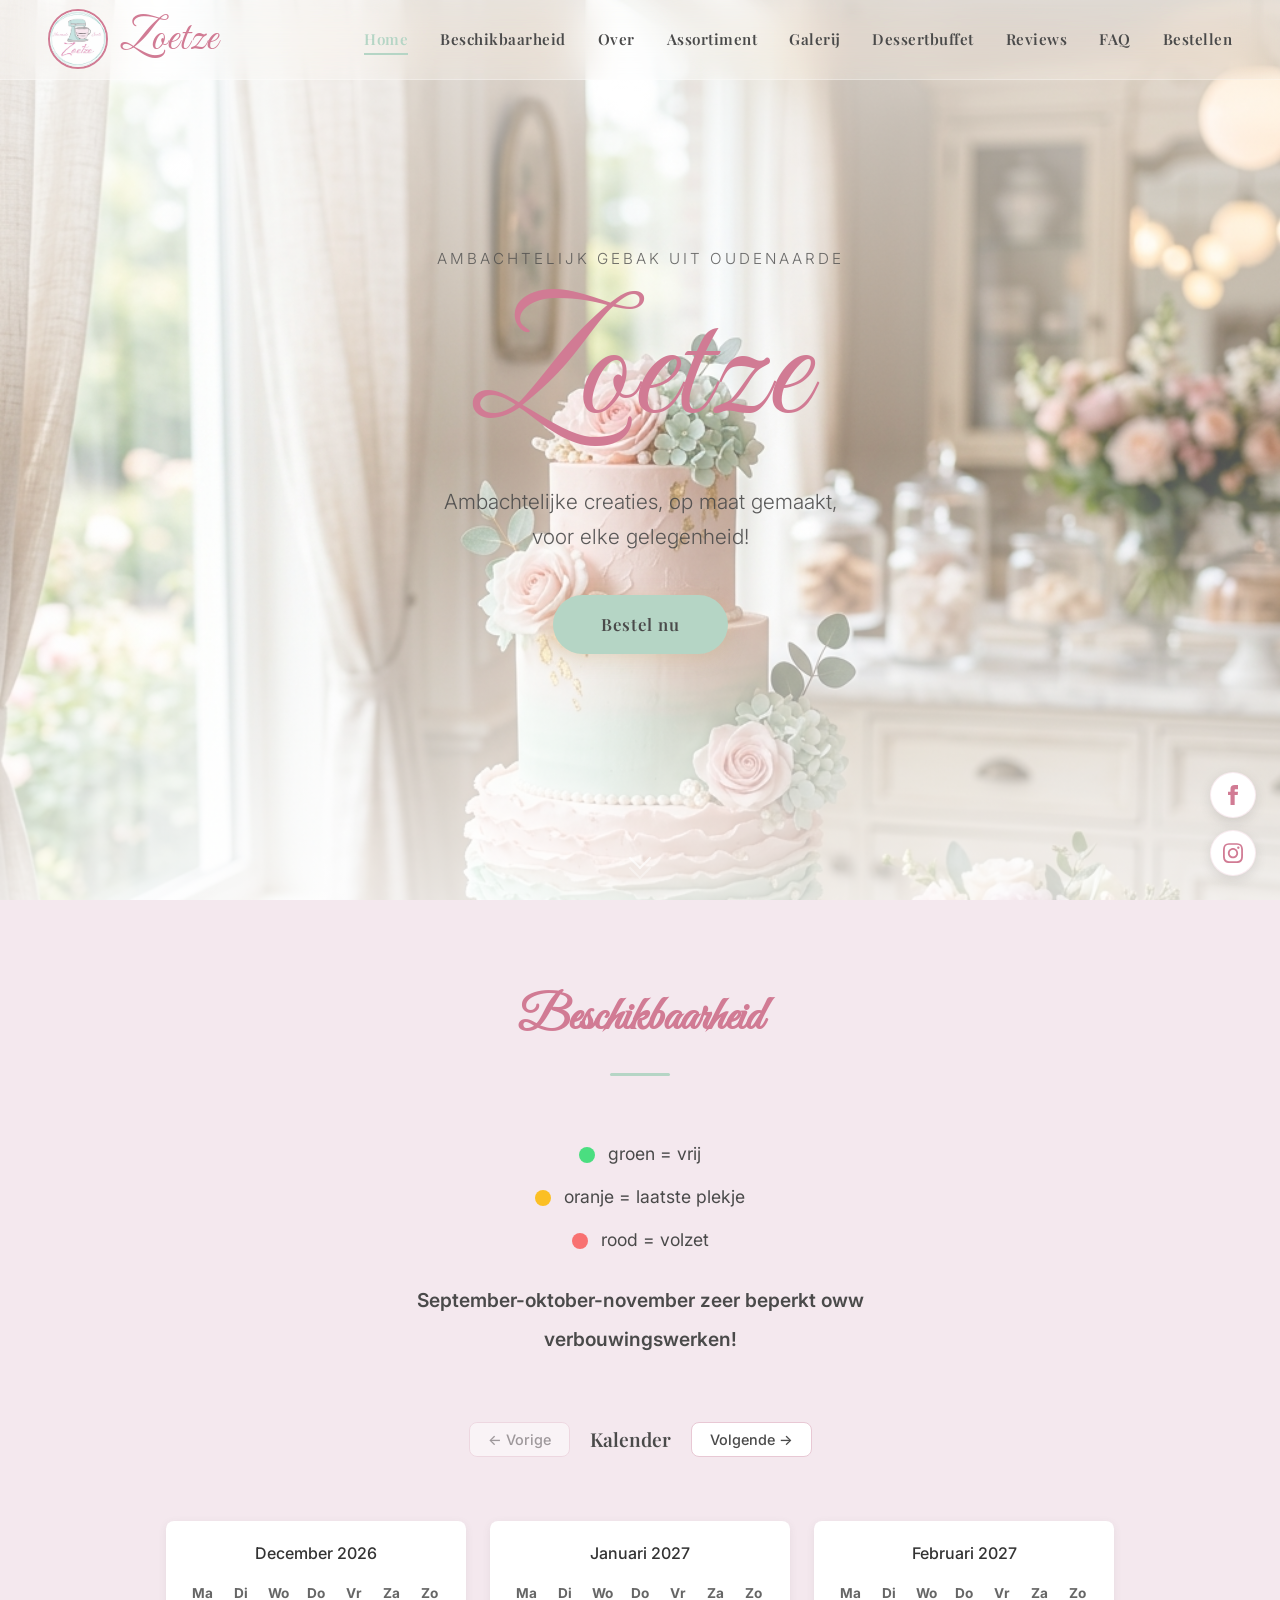
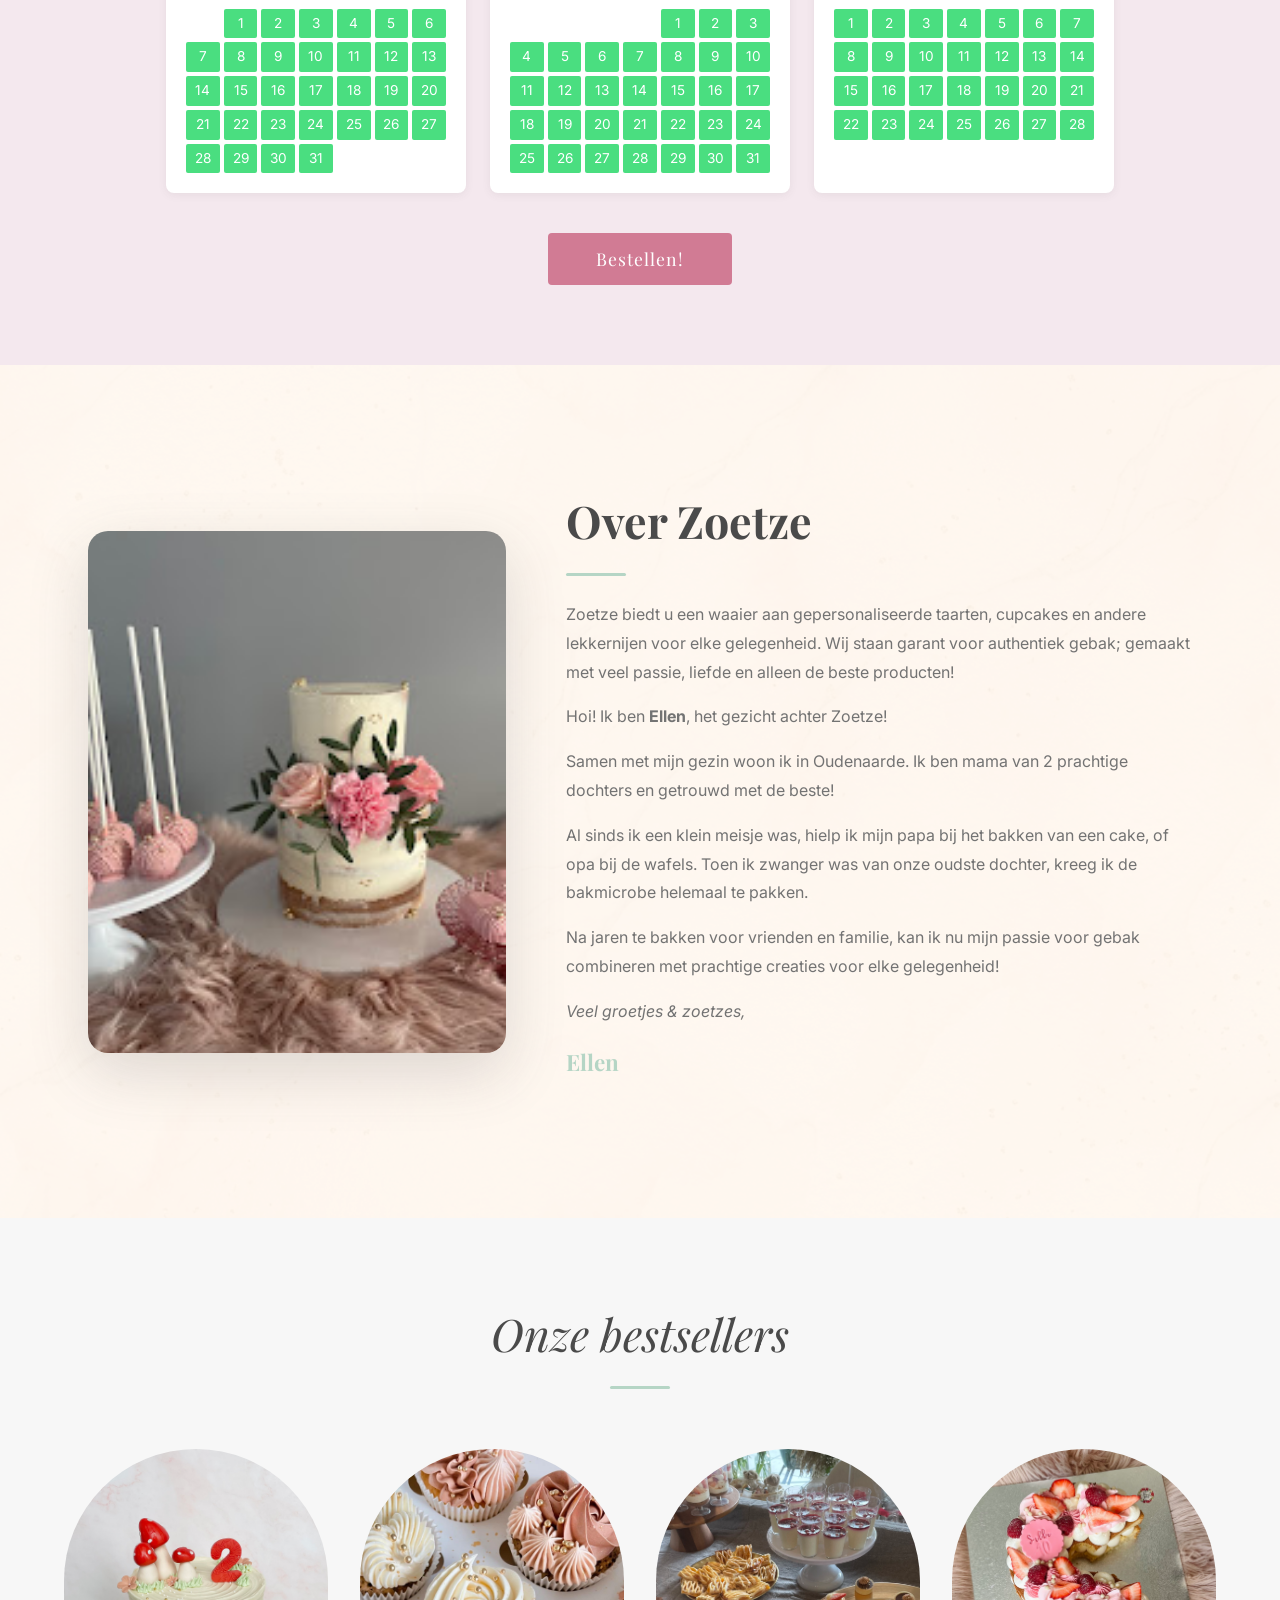
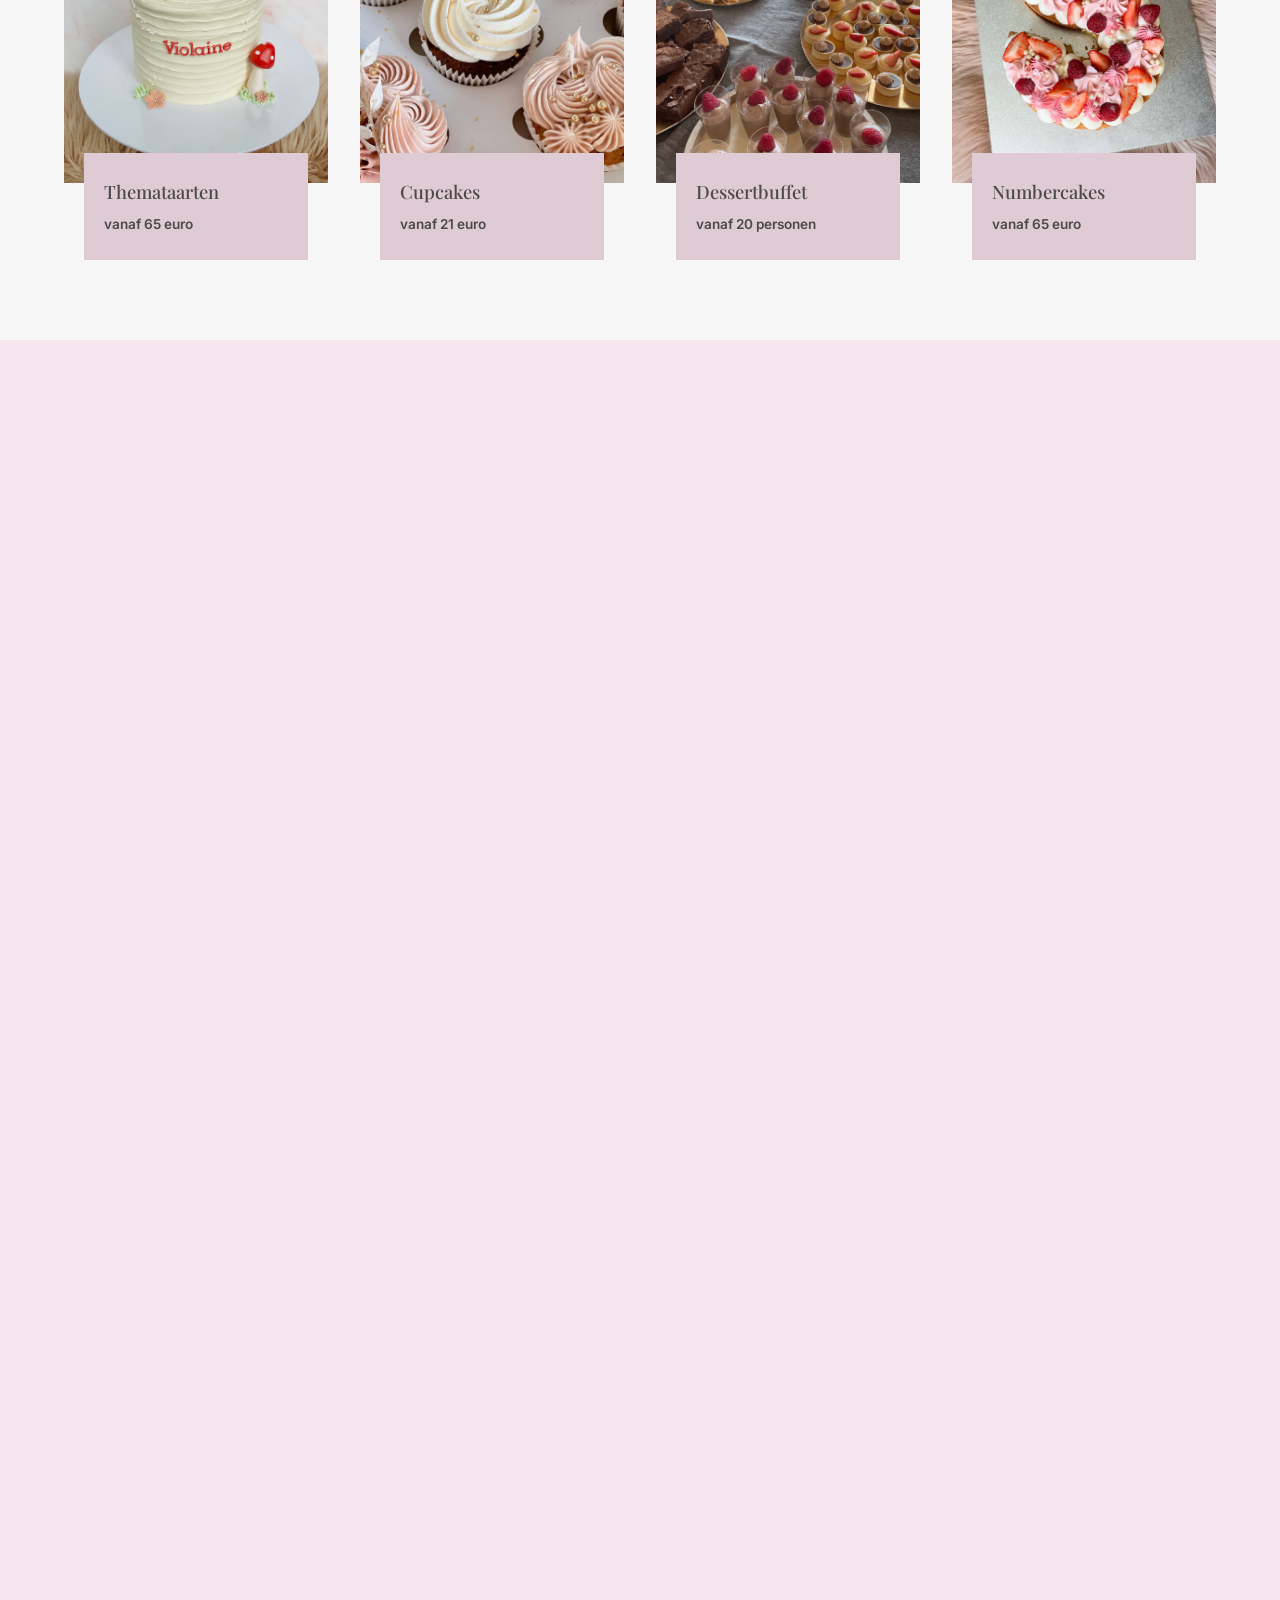
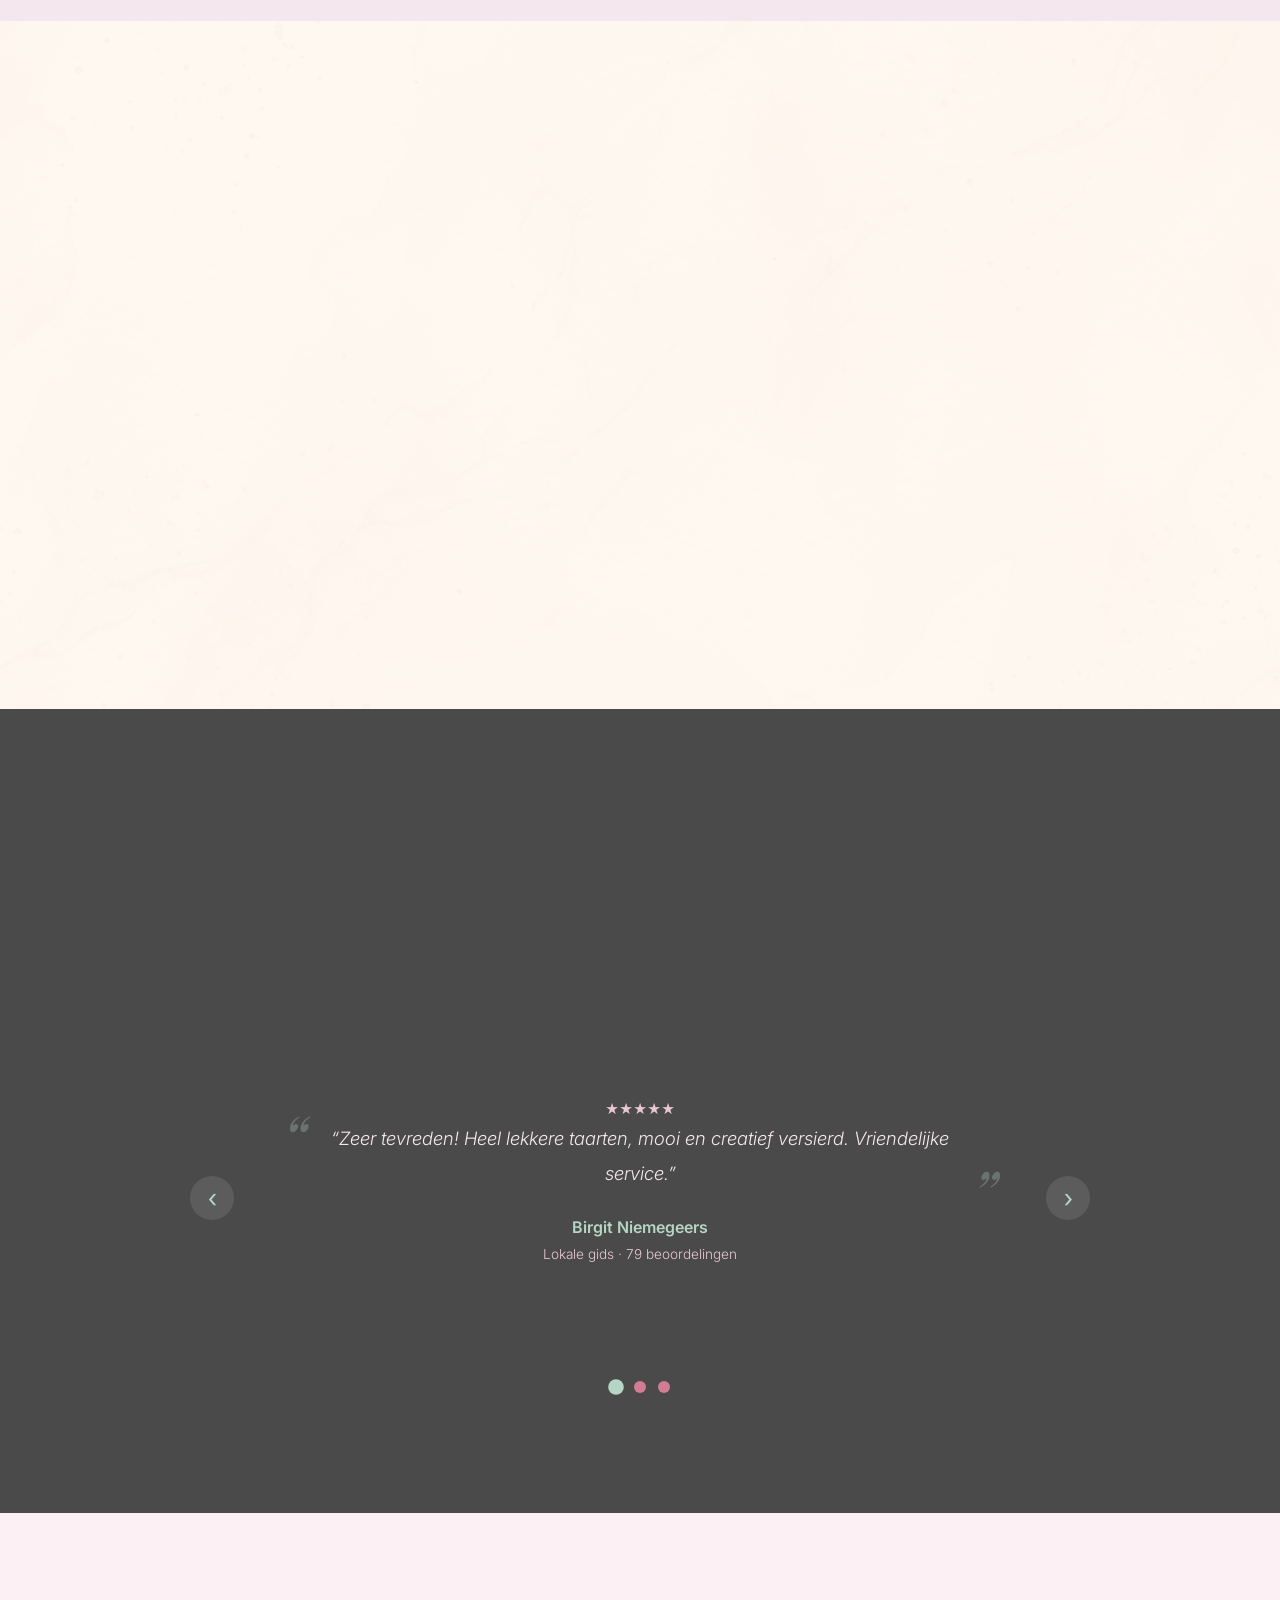
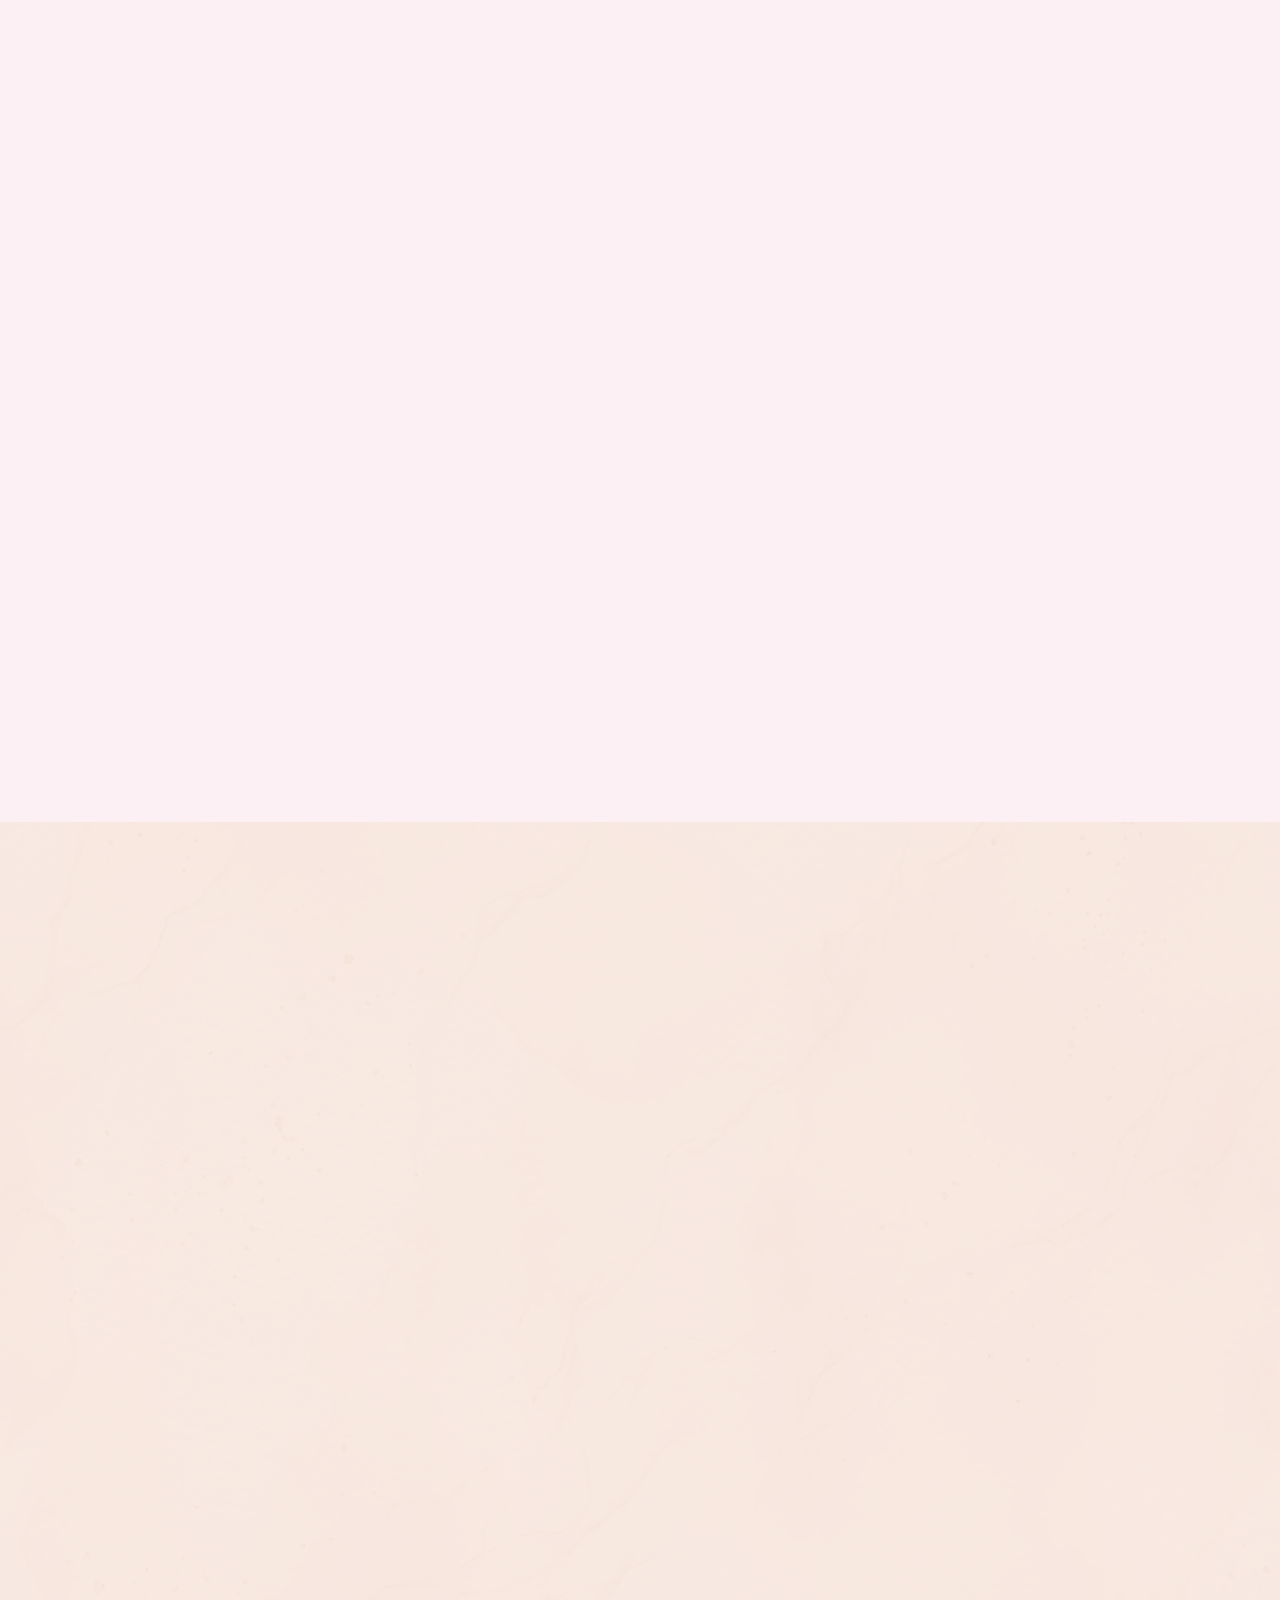
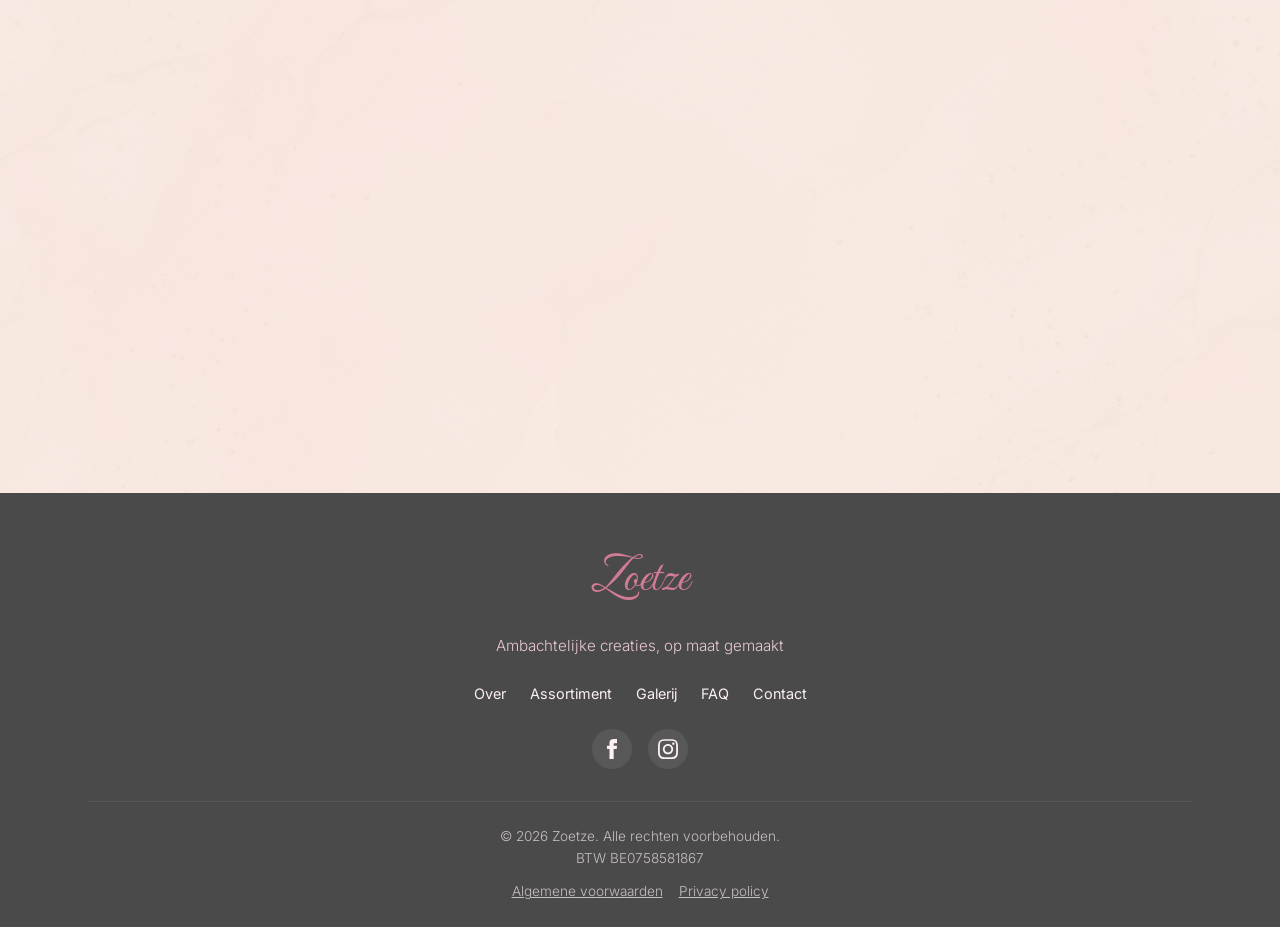
==== commit 4eb80934: "Make calendar navigable on both homepage and admin page, add back link" ====
--- a/index.html
+++ b/index.html
@@ -94,6 +94,12 @@
                     <p id="calendar-message" style="margin-top: 24px; font-weight: 600; font-size: 1.2rem; max-width: 500px; color: var(--color-chocolate);">September-oktober-november zeer beperkt oww verbouwingswerken!</p>
                 </div>
                 
+                <div style="display: flex; justify-content: center; align-items: center; gap: 20px; margin-top: 24px; margin-bottom: 24px;">
+                    <button id="prev-month-btn" class="calendar-nav-btn">← Vorige</button>
+                    <span style="font-family: var(--font-heading); font-size: 1.2rem; font-weight: 600; color: var(--color-chocolate);">Kalender</span>
+                    <button id="next-month-btn" class="calendar-nav-btn">Volgende →</button>
+                </div>
+                
                 <div class="calendar-grid" id="calendar-grid" style="display: flex; flex-wrap: wrap; justify-content: center; gap: 24px;">
                     <!-- August -->
                     <div class="calendar-month" style="background: white; padding: 20px; border-radius: 8px; box-shadow: var(--shadow-sm); width: 300px;">
--- a/styles.css
+++ b/styles.css
@@ -2013,3 +2013,20 @@
     height: 18px;
   }
 }
+
+.calendar-nav-btn {
+  background-color: var(--color-white);
+  border: 1px solid var(--color-rose);
+  padding: 8px 18px;
+  border-radius: var(--radius-sm);
+  color: var(--color-chocolate);
+  font-family: var(--font-body);
+  font-weight: 500;
+  font-size: 0.9rem;
+  cursor: pointer;
+  transition: var(--transition-fast);
+}
+.calendar-nav-btn:hover {
+  background-color: var(--color-cream);
+  border-color: var(--color-rose-dark);
+}
